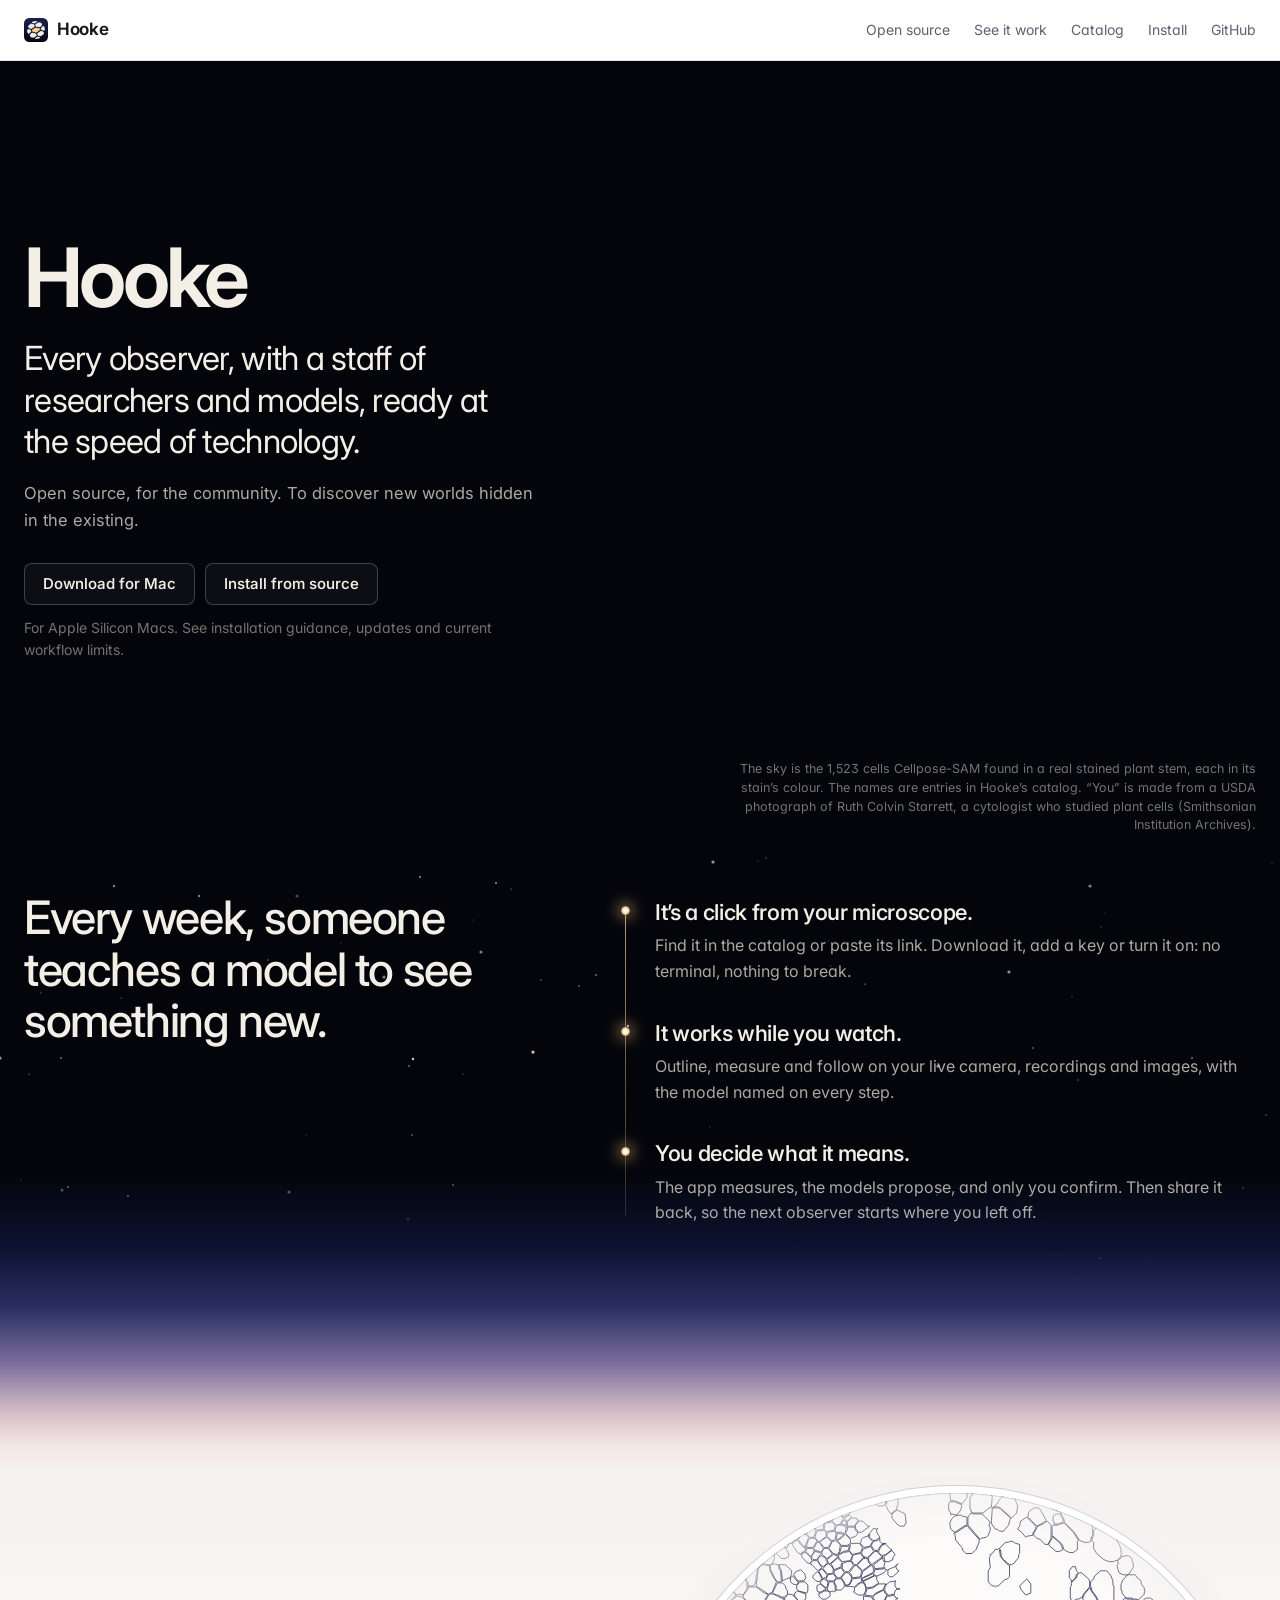
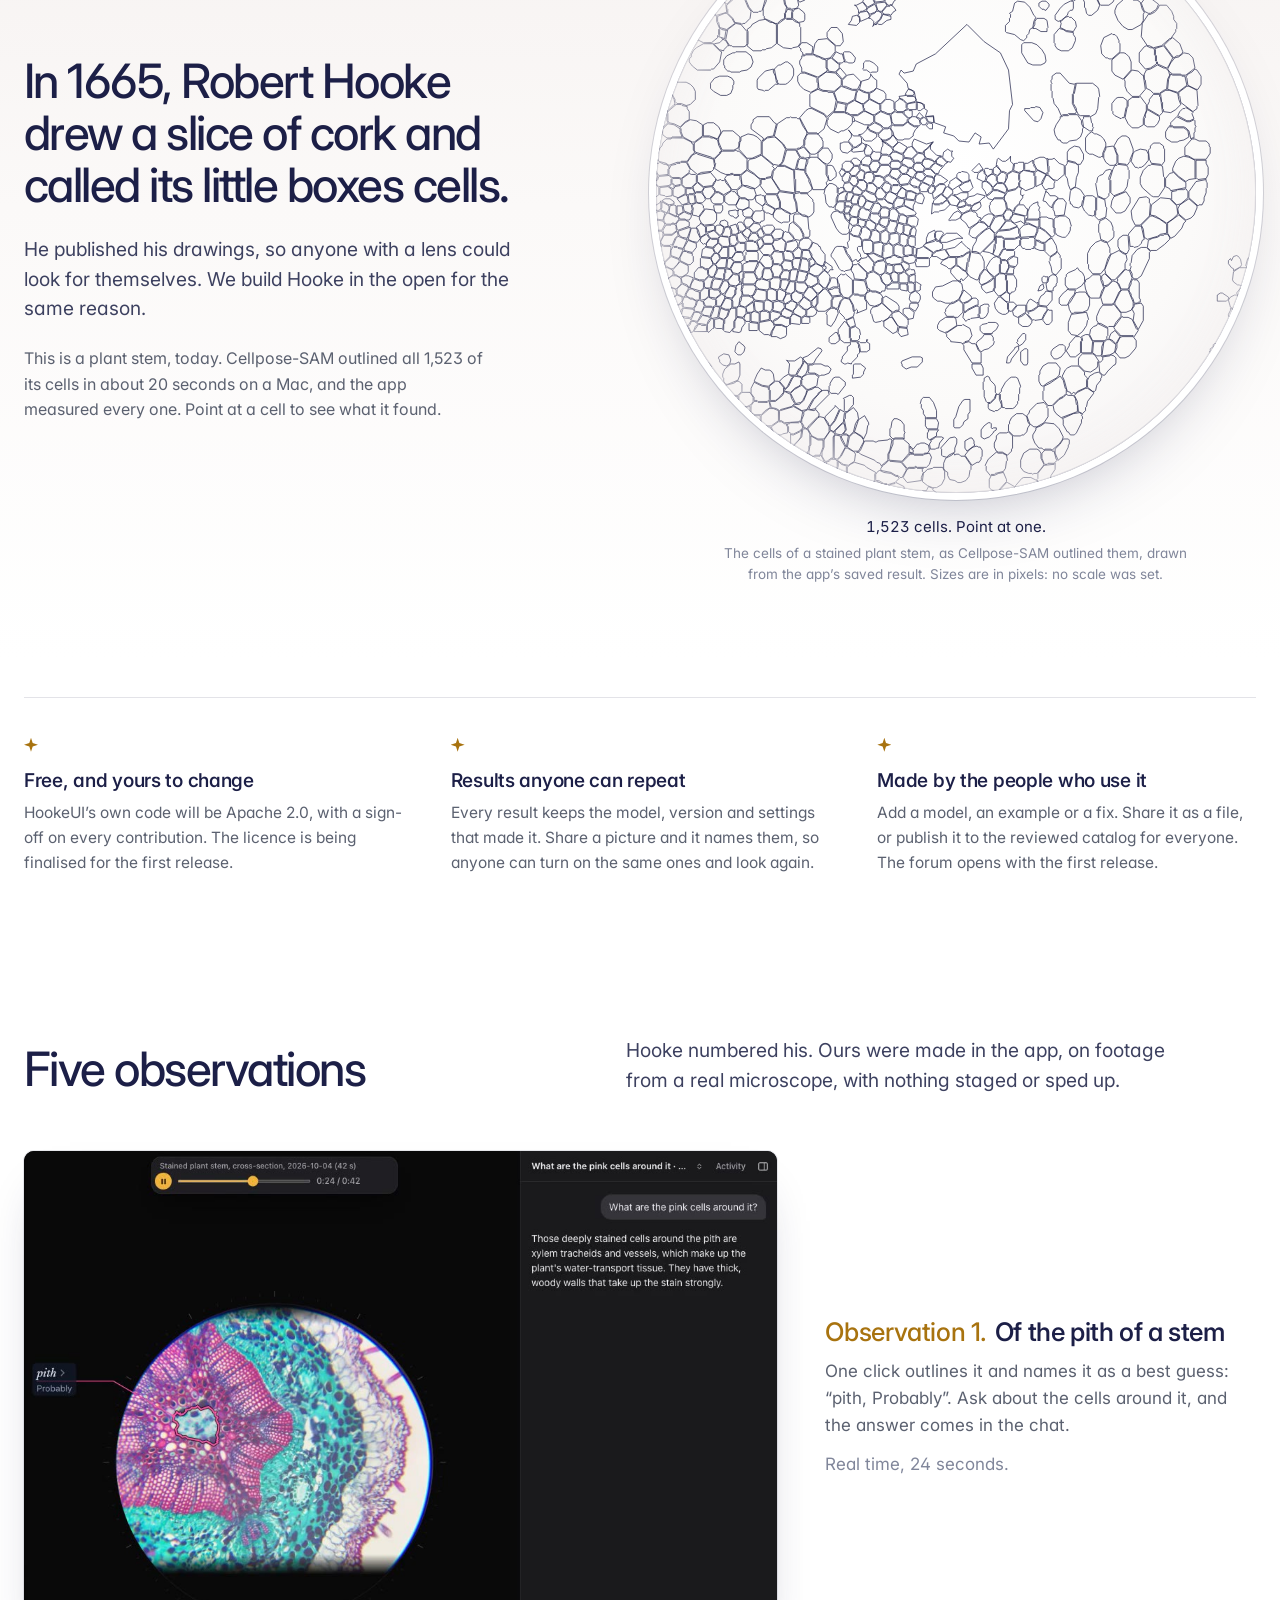
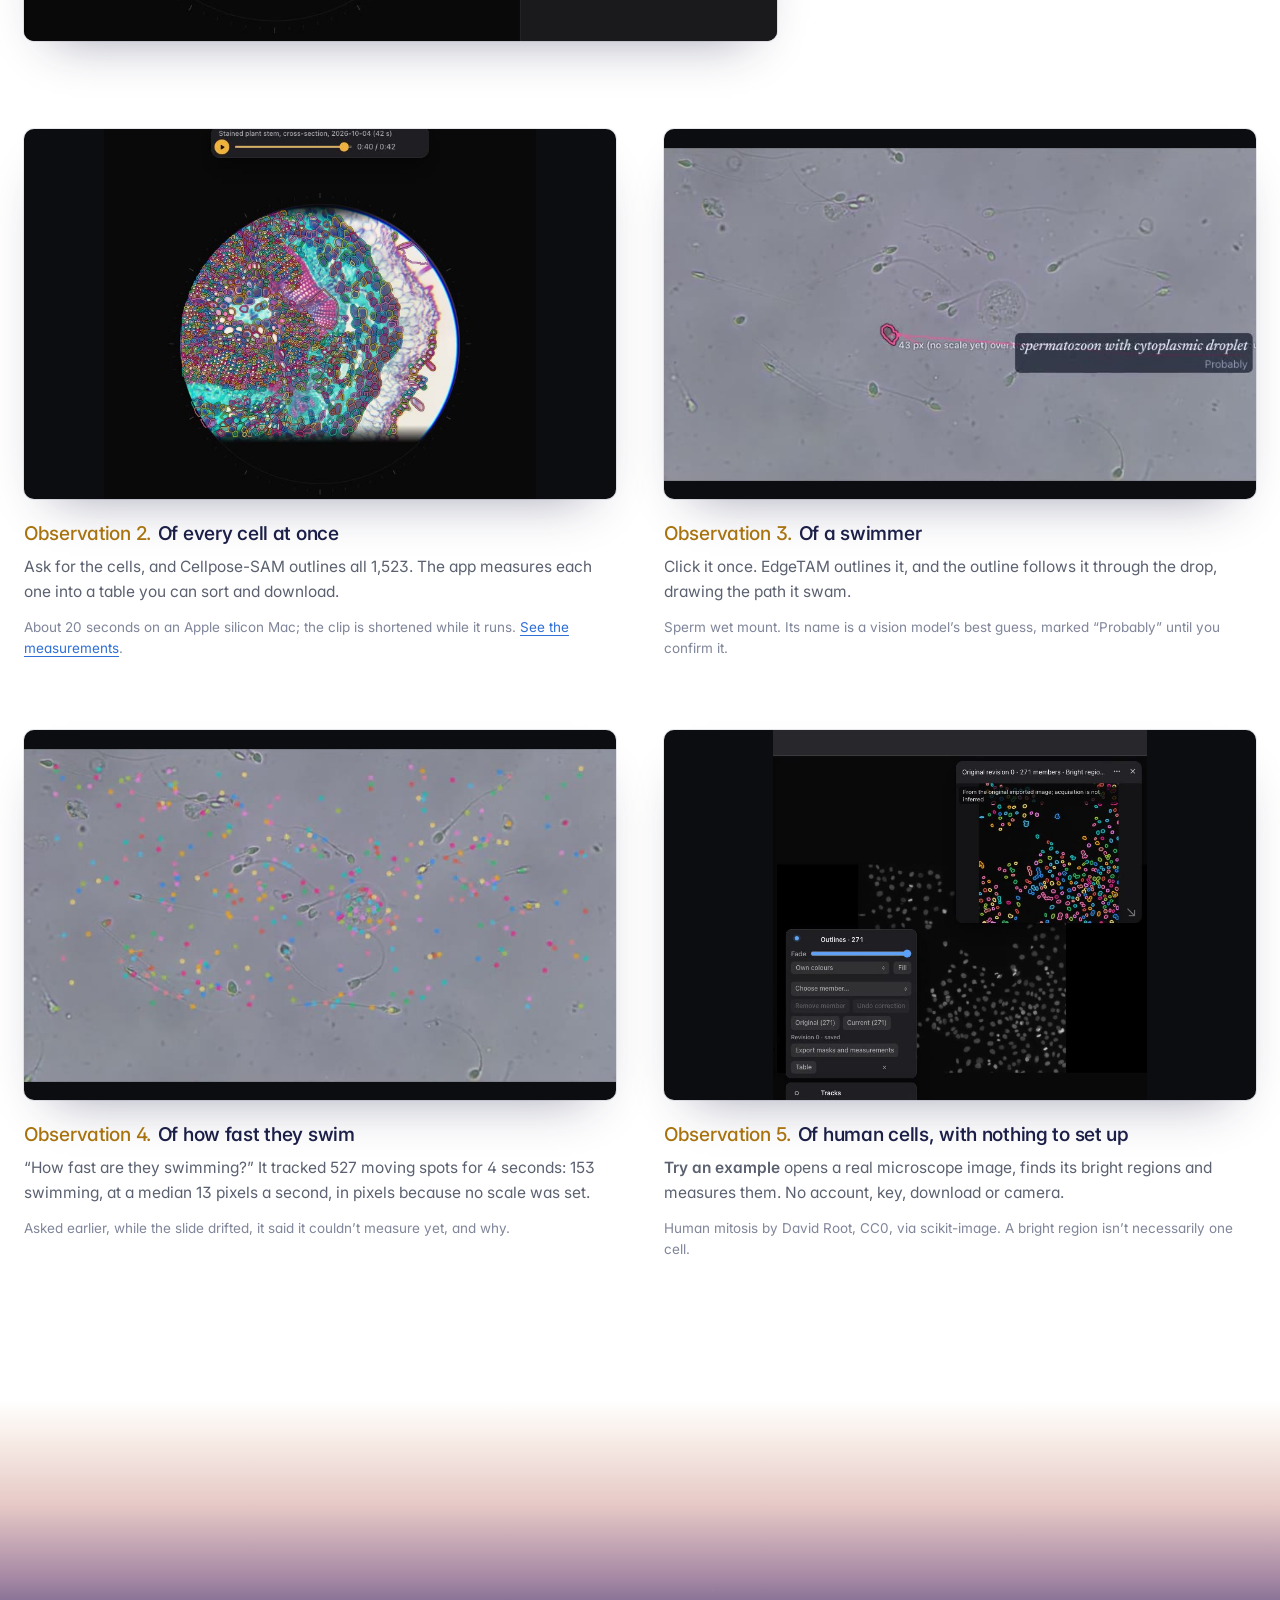
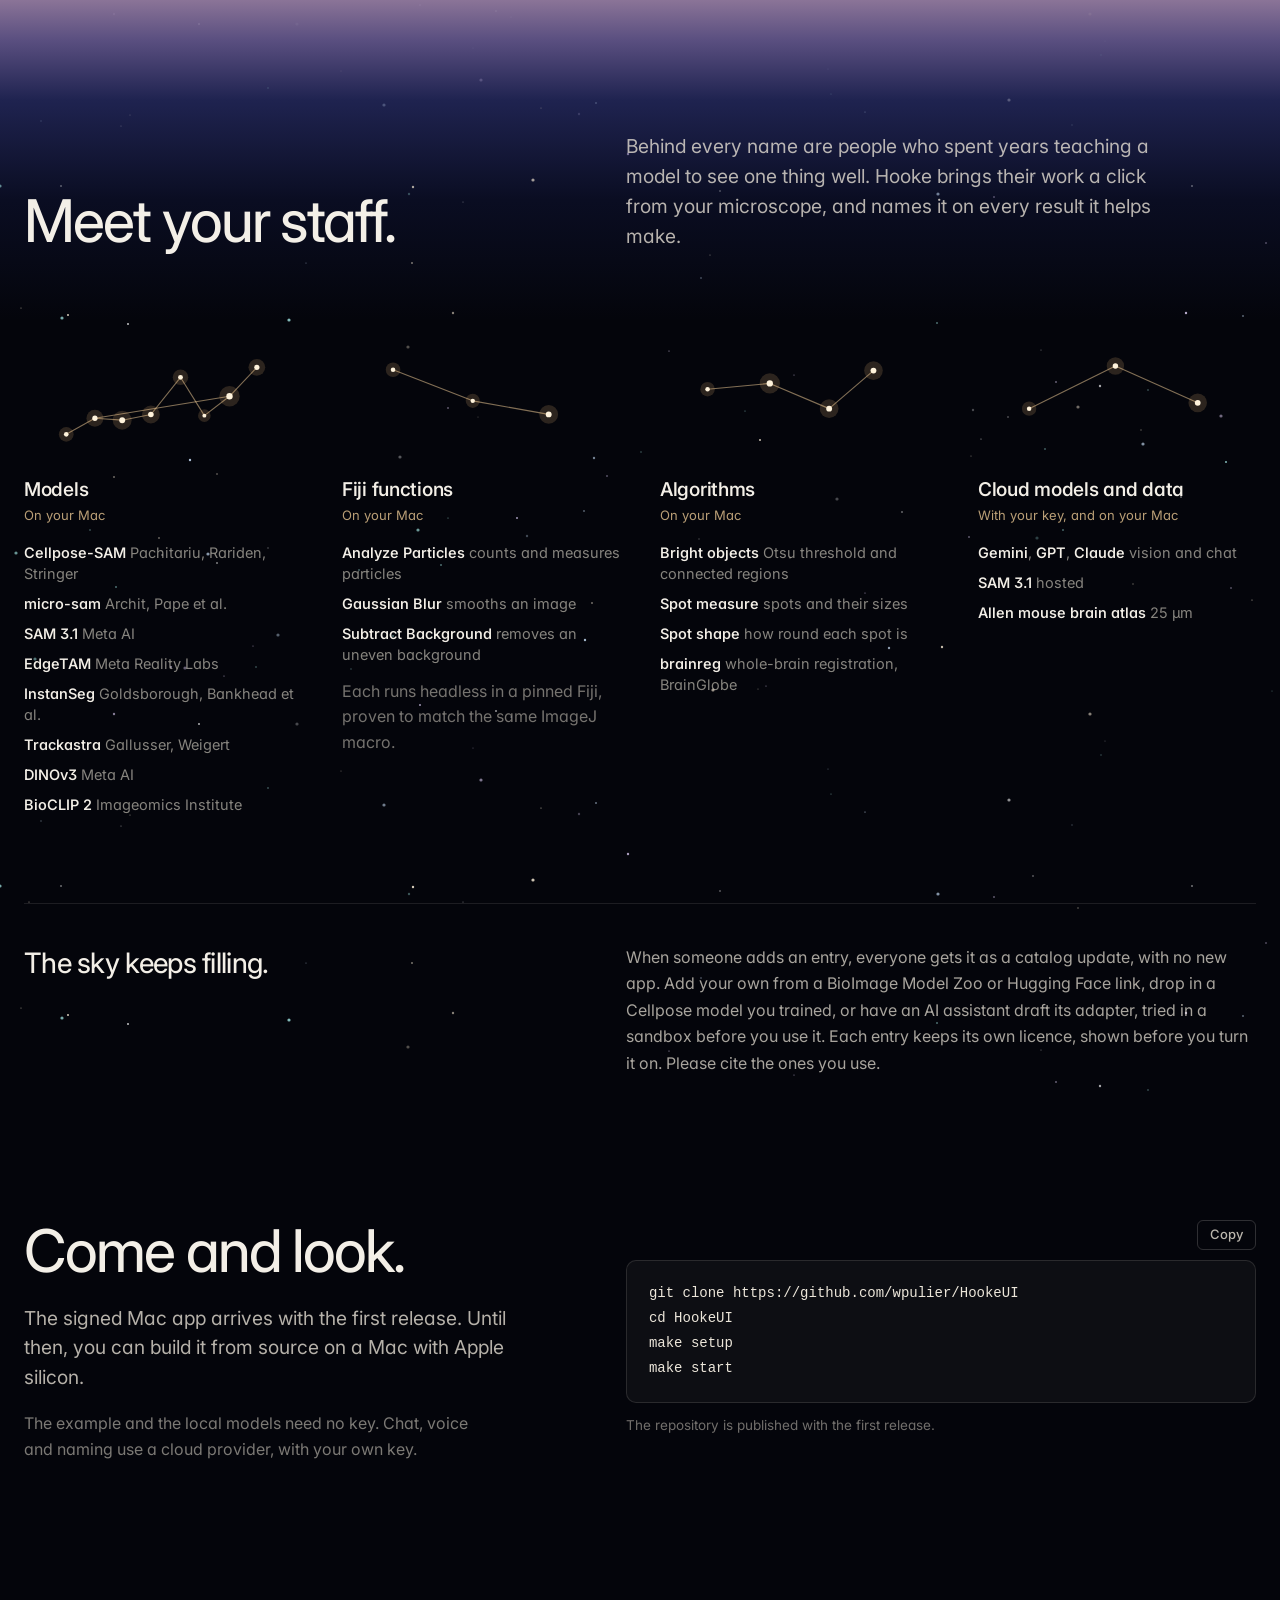
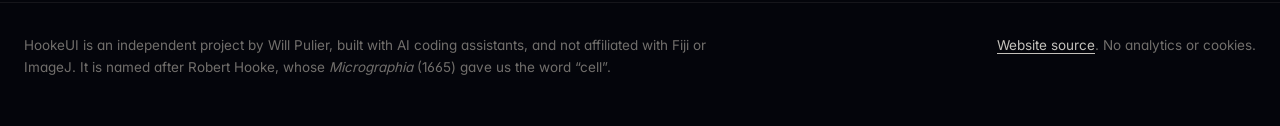
==== index.html @ bfdb4d21 "Connect installed betas to Hooke updates and simplify the download page" ====
<!doctype html>
<html lang="en">
<head>
<meta charset="utf-8">
<meta name="viewport" content="width=device-width,initial-scale=1">
<title>Hooke: open-source microscopy workspace for the Mac</title>
<meta name="description" content="Hooke is an open-source platform for finding, turning on and running microscopy and bioimage-analysis models on the Mac, with no terminal.">
<meta name="theme-color" content="#04050b">
<meta property="og:title" content="Hooke">
<meta property="og:description" content="Every observer, with a staff of researchers and models, ready at the speed of technology.">
<meta property="og:image" content="https://hookeui.org/media/og.jpg">
<meta property="og:image:width" content="1200">
<meta property="og:image:height" content="630">
<meta property="og:url" content="https://hookeui.org/">
<meta name="twitter:card" content="summary_large_image">
<link rel="icon" href="favicon.svg" type="image/svg+xml">
<link rel="icon" href="favicon.ico" sizes="16x16 32x32 48x48">
<link rel="apple-touch-icon" href="apple-touch-icon.png">
<link rel="preload" href="fonts/Inter-Variable.woff2" as="font" type="font/woff2" crossorigin>
<link rel="stylesheet" href="style.css">
<noscript><style>.sky { background-image: url("media/hero-scene.jpg"); } @media (max-width: 999px) { .sky { background-image: none; } .sky-stage { background-image: url("media/hero-scene-phone.jpg"); } }</style></noscript>
<link rel="modulepreload" href="vendor/three.module.min.js">
<link rel="modulepreload" href="hero-scene.js">
<link rel="preload" href="media/sky.json" as="fetch" crossorigin>
<link rel="preload" href="media/you.json" as="fetch" crossorigin>
<link rel="preload" href="media/sky-bg.jpg" as="image" crossorigin>
<script type="importmap">{"imports":{"three":"./vendor/three.module.min.js"}}</script>
</head>
<body>

<header class="top">
  <div class="wrap top-inner">
    <a class="brand" href="#top" aria-label="Hooke home">
      <img src="favicon.svg" alt="" width="24" height="24">
      <span>Hooke</span>
    </a>
    <nav aria-label="Sections">
      <a href="#open">Open source</a>
      <a href="#see">See it work</a>
      <a href="#models">Catalog</a>
      <a href="#install">Install</a>
      <a href="https://github.com/wpulier/hookeui.org">GitHub</a>
    </nav>
  </div>
</header>

<main id="top">
  <section class="hero sky" aria-labelledby="hero-title">
    <div class="sky-stage">
      <canvas aria-hidden="true"></canvas>
      <ul class="sky-labels" aria-label="Some entries in Hooke’s catalog"></ul>
    </div>
    <div class="wrap hero-inner">
      <div class="hero-copy">
        <h1 id="hero-title">Hooke</h1>
        <p class="tagline">Every observer, with a staff of researchers and models, ready at the speed of technology.</p>
        <p class="lede">Open source, for the community. To discover new worlds hidden in the existing.</p>
        <div class="actions">
          <a class="button primary" href="download.html" aria-describedby="dl-note">Download for Mac</a>
          <a class="button" href="#install">Install from source</a>
        </div>
        <p class="note" id="dl-note">For Apple Silicon Macs. See installation guidance, updates and current workflow limits.</p>
      </div>
    </div>
    <p class="sky-caption">The sky is the 1,523 cells Cellpose-SAM found in a real stained plant stem, each in its stain’s colour. The names are entries in Hooke’s catalog. “You” is made from a USDA photograph of Ruth Colvin Starrett, a cytologist who studied plant cells (Smithsonian Institution Archives).</p>
  </section>

  <section class="dawn" aria-labelledby="dawn-title">
    <div class="wrap dawn-inner">
      <h2 id="dawn-title">Every week, someone teaches a model to see something new.</h2>
      <ol class="beats">
        <li>
          <h3>It’s a click from your microscope.</h3>
          <p>Find it in the catalog or paste its link. Download it, add a key or turn it on: no terminal, nothing to break.</p>
        </li>
        <li>
          <h3>It works while you watch.</h3>
          <p>Outline, measure and follow on your live camera, recordings and images, with the model named on every step.</p>
        </li>
        <li>
          <h3>You decide what it means.</h3>
          <p>The app measures, the models propose, and only you confirm. Then share it back, so the next observer starts where you left off.</p>
        </li>
      </ol>
    </div>
  </section>

  <section class="plate-sec" id="open" aria-labelledby="open-title">
    <div class="wrap">
      <div class="plate-grid">
        <div class="plate-copy">
          <h2 id="open-title">In 1665, Robert Hooke drew a slice of cork and called its little boxes cells.</h2>
          <p class="say">He published his drawings, so anyone with a lens could look for themselves. We build Hooke in the open for the same reason.</p>
          <p>This is a plant stem, today. Cellpose-SAM outlined all 1,523 of its cells in about 20 seconds on a Mac, and the app measured every one. Point at a cell to see what it found.</p>
        </div>
        <figure class="plate">
          <div class="plate-disc">
            <svg class="plate-ink" role="img" aria-labelledby="plate-cap" focusable="false"></svg>
          </div>
          <p class="plate-read" aria-live="polite">1,523 cells. Point at one.</p>
          <figcaption id="plate-cap">The cells of a stained plant stem, as Cellpose-SAM outlined them, drawn from the app’s saved result. Sizes are in pixels: no scale was set.</figcaption>
        </figure>
      </div>

      <ul class="vows" aria-label="Open source">
        <li>
          <h3>Free, and yours to change</h3>
          <p>HookeUI’s own code will be Apache 2.0, with a sign-off on every contribution. The licence is being finalised for the first release.</p>
        </li>
        <li>
          <h3>Results anyone can repeat</h3>
          <p>Every result keeps the model, version and settings that made it. Share a picture and it names them, so anyone can turn on the same ones and look again.</p>
        </li>
        <li>
          <h3>Made by the people who use it</h3>
          <p>Add a model, an example or a fix. Share it as a file, or publish it to the reviewed catalog for everyone. The forum opens with the first release.</p>
        </li>
      </ul>
    </div>
  </section>

  <section class="obs-sec" id="see" aria-labelledby="see-title">
    <div class="wrap">
      <div class="obs-head">
        <h2 id="see-title">Five observations</h2>
        <p class="say">Hooke numbered his. Ours were made in the app, on footage from a real microscope, with nothing staged or sped up.</p>
      </div>

      <article class="obs lead">
        <figure class="frame">
          <video class="loop" muted loop playsinline preload="none" poster="media/hero.jpg" aria-label="One click outlines and names the pith of a stained plant stem; a question about the cells around it is answered in the chat">
            <source src="media/hero.mp4" type="video/mp4">
          </video>
        </figure>
        <div class="obs-text">
          <h3><span class="obs-n">Observation 1.</span> Of the pith of a stem</h3>
          <p>One click outlines it and names it as a best guess: “pith, Probably”. Ask about the cells around it, and the answer comes in the chat.</p>
          <p class="caption">Real time, 24 seconds.</p>
        </div>
      </article>

      <div class="obs-grid">
        <article class="obs">
          <figure class="frame">
            <video class="loop" muted loop playsinline preload="none" poster="media/cells.jpg" aria-label="Cellpose-SAM outlining every cell in a plant stem section">
              <source src="media/cells.mp4" type="video/mp4">
            </video>
          </figure>
          <h3><span class="obs-n">Observation 2.</span> Of every cell at once</h3>
          <p>Ask for the cells, and Cellpose-SAM outlines all 1,523. The app measures each one into a table you can sort and download.</p>
          <p class="caption">About 20 seconds on an Apple silicon Mac; the clip is shortened while it runs. <a href="media/table.jpg">See the measurements</a>.</p>
        </article>
        <article class="obs">
          <figure class="frame">
            <video class="loop" muted loop playsinline preload="none" poster="media/follow.jpg" aria-label="A sperm cell clicked once, outlined and followed as it swims, with its path drawn">
              <source src="media/follow.mp4" type="video/mp4">
            </video>
          </figure>
          <h3><span class="obs-n">Observation 3.</span> Of a swimmer</h3>
          <p>Click it once. EdgeTAM outlines it, and the outline follows it through the drop, drawing the path it swam.</p>
          <p class="caption">Sperm wet mount. Its name is a vision model’s best guess, marked “Probably” until you confirm it.</p>
        </article>
        <article class="obs">
          <figure class="frame">
            <video class="loop" muted loop playsinline preload="none" poster="media/motion.jpg" aria-label="Every moving spot tracked over four seconds in a sperm wet mount">
              <source src="media/motion.mp4" type="video/mp4">
            </video>
          </figure>
          <h3><span class="obs-n">Observation 4.</span> Of how fast they swim</h3>
          <p>“How fast are they swimming?” It tracked 527 moving spots for 4 seconds: 153 swimming, at a median 13 pixels a second, in pixels because no scale was set.</p>
          <p class="caption">Asked earlier, while the slide drifted, it said it couldn’t measure yet, and why.</p>
        </article>
        <article class="obs">
          <figure class="frame">
            <video class="loop" muted loop playsinline preload="none" poster="media/example.jpg" aria-label="The example walkthrough finding and measuring bright regions in an image of human cells">
              <source src="media/example.mp4" type="video/mp4">
            </video>
          </figure>
          <h3><span class="obs-n">Observation 5.</span> Of human cells, with nothing to set up</h3>
          <p><strong>Try an example</strong> opens a real microscope image, finds its bright regions and measures them. No account, key, download or camera.</p>
          <p class="caption">Human mitosis by David Root, CC0, via scikit-image. A bright region isn’t necessarily one cell.</p>
        </article>
      </div>
    </div>
  </section>

  <section class="dusk" id="models" aria-labelledby="models-title">
    <div class="wrap">
      <div class="dusk-head">
        <h2 id="models-title">Meet your staff.</h2>
        <p class="say">Behind every name are people who spent years teaching a model to see one thing well. Hooke brings their work a click from your microscope, and names it on every result it helps make.</p>
      </div>

      <div class="atlas">
        <section class="figure-col" aria-labelledby="k-models">
          <svg class="glyph" aria-hidden="true" focusable="false"></svg>
          <h3 id="k-models">Models</h3>
          <p class="where">On your Mac</p>
          <ul>
            <li><b>Cellpose-SAM</b> Pachitariu, Rariden, Stringer</li>
            <li><b>micro-sam</b> Archit, Pape et al.</li>
            <li><b>SAM 3.1</b> Meta AI</li>
            <li><b>EdgeTAM</b> Meta Reality Labs</li>
            <li><b>InstanSeg</b> Goldsborough, Bankhead et al.</li>
            <li><b>Trackastra</b> Gallusser, Weigert</li>
            <li><b>DINOv3</b> Meta AI</li>
            <li><b>BioCLIP 2</b> Imageomics Institute</li>
          </ul>
        </section>
        <section class="figure-col" aria-labelledby="k-fiji">
          <svg class="glyph" aria-hidden="true" focusable="false"></svg>
          <h3 id="k-fiji">Fiji functions</h3>
          <p class="where">On your Mac</p>
          <ul>
            <li><b>Analyze Particles</b> counts and measures particles</li>
            <li><b>Gaussian Blur</b> smooths an image</li>
            <li><b>Subtract Background</b> removes an uneven background</li>
          </ul>
          <p class="small">Each runs headless in a pinned Fiji, proven to match the same ImageJ macro.</p>
        </section>
        <section class="figure-col" aria-labelledby="k-alg">
          <svg class="glyph" aria-hidden="true" focusable="false"></svg>
          <h3 id="k-alg">Algorithms</h3>
          <p class="where">On your Mac</p>
          <ul>
            <li><b>Bright objects</b> Otsu threshold and connected regions</li>
            <li><b>Spot measure</b> spots and their sizes</li>
            <li><b>Spot shape</b> how round each spot is</li>
            <li><b>brainreg</b> whole-brain registration, BrainGlobe</li>
          </ul>
        </section>
        <section class="figure-col" aria-labelledby="k-cloud">
          <svg class="glyph" aria-hidden="true" focusable="false"></svg>
          <h3 id="k-cloud">Cloud models and data</h3>
          <p class="where">With your key, and on your Mac</p>
          <ul>
            <li><b>Gemini</b>, <b>GPT</b>, <b>Claude</b> vision and chat</li>
            <li><b>SAM 3.1</b> hosted</li>
            <li><b>Allen mouse brain atlas</b> 25 µm</li>
          </ul>
        </section>
      </div>

      <div class="filling">
        <h3>The sky keeps filling.</h3>
        <p>When someone adds an entry, everyone gets it as a catalog update, with no new app. Add your own from a BioImage Model Zoo or Hugging Face link, drop in a Cellpose model you trained, or have an AI assistant draft its adapter, tried in a sandbox before you use it. Each entry keeps its own licence, shown before you turn it on. Please cite the ones you use.</p>
      </div>
    </div>
  </section>

  <section class="night-end" id="install" aria-labelledby="install-title">
    <div class="wrap install-grid">
      <div>
        <h2 id="install-title">Come and look.</h2>
        <p class="say">The signed Mac app arrives with the first release. Until then, you can build it from source on a Mac with Apple silicon.</p>
        <p class="small">The example and the local models need no key. Chat, voice and naming use a cloud provider, with your own key.</p>
      </div>
      <div class="code">
        <button class="copy-btn" type="button" data-copy="install-cmds">Copy</button>
        <pre><code id="install-cmds">git clone https://github.com/wpulier/HookeUI
cd HookeUI
make setup
make start</code></pre>
        <p class="caption">The repository is published with the first release.</p>
      </div>
    </div>
  </section>
</main>

<footer class="foot">
  <div class="wrap foot-inner">
    <p>HookeUI is an independent project by Will Pulier, built with AI coding assistants, and not affiliated with Fiji or ImageJ. It is named after Robert Hooke, whose <cite>Micrographia</cite> (1665) gave us the word “cell”.</p>
    <p><a href="https://github.com/wpulier/hookeui.org">Website source</a>. No analytics or cookies.</p>
  </div>
</footer>

<script src="site.js" defer></script>
<script type="module" src="hero-scene.js"></script>
</body>
</html>
---- style.css ----
/* hookeui.org. A plain, light page in Inter; footage sits in dark frames so the specimen carries the colour.
   The blue is the studio's own action colour. */
@font-face {
  font-family: "Inter";
  src: url("fonts/Inter-Variable.woff2") format("woff2");
  font-weight: 100 900;
  font-display: swap;
}

:root {
  --bg: #ffffff;
  --alt: #f6f7f9;
  --text: #16181d;
  --muted: #5b6170;
  --quiet: #80869a;
  --line: #e4e6eb;
  --stage: #0c0d10;
  --accent: #2f6fd6;
  --accent-hover: #255fbd;
  --amber: #c98a0b;
  --sans: "Inter", -apple-system, BlinkMacSystemFont, "Segoe UI", system-ui, sans-serif;
  --mono: ui-monospace, "SF Mono", Menlo, monospace;
  color-scheme: light;
}

* { box-sizing: border-box; }
html { scroll-padding-top: 72px; }
body {
  margin: 0; background: var(--bg); color: var(--text);
  font: 16px/1.6 var(--sans); font-feature-settings: "cv11", "ss01";
  -webkit-font-smoothing: antialiased;
}
a { color: var(--accent); text-underline-offset: 3px; }
a:hover { color: var(--accent-hover); }
:focus-visible { outline: 2px solid var(--accent); outline-offset: 3px; border-radius: 4px; }

.wrap { width: 100%; max-width: 1280px; margin: 0 auto; padding: 0 24px; }
@media (max-width: 640px) { .wrap { padding: 0 16px; } }

h1, h2, h3, h4 { margin: 0; font-weight: 600; color: var(--text); }
h1 { font-size: clamp(48px, 8vw, 84px); line-height: 1; letter-spacing: -0.045em; font-weight: 650; }
h2 { font-size: clamp(28px, 3.4vw, 36px); line-height: 1.15; letter-spacing: -0.03em; margin-bottom: 12px; }
h3 { font-size: 17px; line-height: 1.35; letter-spacing: -0.01em; margin-bottom: 6px; }
h4 { font-size: 13px; line-height: 1.4; color: var(--muted); font-weight: 600; margin-bottom: 10px; }
p { margin: 0 0 12px; max-width: 64ch; }
p:last-child { margin-bottom: 0; }
strong, b { font-weight: 600; }

/* Bar */
.top { position: sticky; top: 0; z-index: 10; background: var(--bg); border-bottom: 1px solid var(--line); }
.top { transition: background-color 0.3s ease, border-color 0.3s ease; }
.top.on-sky { background: #04050b; border-bottom-color: rgba(243, 239, 231, 0.07); }
.top.on-sky .brand, .top.on-sky .brand:hover { color: #f3efe7; }
.top.on-sky nav a { color: rgba(232, 226, 214, 0.7); }
.top.on-sky nav a:hover { color: #f3efe7; }
.top-inner { display: flex; align-items: center; justify-content: space-between; gap: 20px; height: 60px; }
.brand { display: flex; align-items: center; gap: 9px; color: var(--text); text-decoration: none; font-weight: 650; font-size: 17px; letter-spacing: -0.02em; }
.brand:hover { color: var(--text); }
nav { display: flex; gap: 24px; font-size: 14px; }
nav a { color: var(--muted); text-decoration: none; white-space: nowrap; }
nav a:hover { color: var(--text); }
@media (max-width: 760px) { nav a:not(:nth-last-child(-n+2)) { display: none; } nav { gap: 16px; } }

/* Hero: a night sky made of a specimen's cells (hero-scene.js). Dark here only; the page below stays light. */
.status { display: inline-flex; align-items: center; gap: 8px; font-size: 13px; color: var(--muted);
  border: 1px solid var(--line); border-radius: 999px; padding: 4px 12px; margin-bottom: 28px; }
.dot { width: 7px; height: 7px; border-radius: 50%; background: var(--amber); }
.tagline { font-size: clamp(22px, 2.8vw, 30px); line-height: 1.3; color: var(--text); font-weight: 550; letter-spacing: -0.015em; margin-top: 16px; }
.actions { display: flex; flex-wrap: wrap; gap: 10px; margin-top: 28px; }
.button {
  display: inline-flex; align-items: center; justify-content: center; min-height: 42px; padding: 0 18px;
  border-radius: 8px; font: 550 15px/1 var(--sans); text-decoration: none; cursor: pointer;
  color: var(--text); background: var(--bg); border: 1px solid var(--line);
}
.button:hover { background: var(--alt); color: var(--text); }
.button.primary { color: #fff; background: var(--accent); border-color: var(--accent); }
.button.primary:hover { background: var(--accent-hover); }
.button:disabled { cursor: default; color: var(--quiet); background: var(--alt); border-color: var(--line); }
.note { font-size: 14px; color: var(--quiet); margin-top: 12px; }

.sky {
  --ink: #f3efe7; --ink-2: rgba(232, 226, 214, 0.74); --ink-3: rgba(222, 216, 204, 0.52);
  position: relative; isolation: isolate; display: flex; align-items: center; overflow: hidden;
  min-height: clamp(600px, 88vh, 880px); background: #04050b 70% 50% / cover no-repeat;
  color: var(--ink); color-scheme: dark;
}
.sky-stage { position: absolute; inset: 0; z-index: 0; }
.sky.still-bg { background-image: url("media/hero-scene.jpg"); } /* no WebGL, or no script: a still of the sky */
.sky-stage canvas { display: block; width: 100%; height: 100%; opacity: 0; transition: opacity 0.25s ease; }
.sky-stage.live canvas { opacity: 1; }
.sky-stage::after { content: ""; position: absolute; inset: 0; z-index: 1; pointer-events: none;
  background: linear-gradient(90deg, rgba(4, 5, 11, 0.9) 0%, rgba(4, 5, 11, 0.62) 30%, rgba(4, 5, 11, 0) 50%); }
.sky-labels { position: absolute; inset: 0; z-index: 2; list-style: none; margin: 0; padding: 0; pointer-events: none; }
.sky-label { position: absolute; left: 0; top: 0; will-change: transform, opacity; }
.sky-label button {
  pointer-events: auto; display: block; position: relative; margin: 0; padding: 6px 8px; border: 0; background: none;
  font: 500 13px/1.2 var(--sans); letter-spacing: 0.01em; color: var(--ink); opacity: 0.86; cursor: default;
  text-shadow: 0 0 14px rgba(4, 5, 11, 0.95), 0 0 3px rgba(4, 5, 11, 0.9); white-space: nowrap;
}
.sky-label.open button { opacity: 1; }
.sky-name { display: block; }
.sky-what {
  position: absolute; left: 50%; top: 100%; width: max-content; max-width: 24ch; transform: translate(-50%, -3px);
  font-weight: 400; font-size: 12.5px; line-height: 1.4; color: var(--ink-2); white-space: normal; text-align: center;
  opacity: 0; transition: opacity 0.3s ease, transform 0.3s ease; pointer-events: none;
}
.sky-label.open .sky-what { opacity: 1; transform: translate(-50%, 0); }
.sky-label button:focus-visible { outline-color: rgba(243, 239, 231, 0.7); }
.hero-inner { position: relative; z-index: 2; padding-top: 80px; padding-bottom: 96px; pointer-events: none; }
.hero-copy { max-width: 510px; pointer-events: auto; }
.sky h1 { color: var(--ink); font-size: clamp(56px, 6.4vw, 88px); }
.sky .tagline { color: var(--ink); font-size: clamp(26px, 2.6vw, 34px); font-weight: 400; line-height: 1.24; letter-spacing: -0.022em; margin-top: 20px; }
.sky .lede { color: var(--ink-2); font-size: 16.5px; line-height: 1.65; margin-top: 18px; }
.sky .status { color: var(--ink-2); border-color: rgba(243, 239, 231, 0.16); }
.sky .button { color: var(--ink); background: rgba(243, 239, 231, 0.04); border-color: rgba(243, 239, 231, 0.22); }
.sky .button:hover { background: rgba(243, 239, 231, 0.1); }
.sky .button:disabled { color: rgba(243, 239, 231, 0.5); background: rgba(243, 239, 231, 0.06); border-color: rgba(243, 239, 231, 0.12); }
.sky .note { color: var(--ink-3); }
.sky a:focus-visible, .sky .button:focus-visible { outline-color: rgba(243, 239, 231, 0.7); }
.sky-caption { position: absolute; z-index: 2; right: 24px; bottom: 18px; margin: 0; max-width: 68ch; text-align: right;
  font-size: 12.5px; line-height: 1.5; color: var(--ink-3); }
@media (max-width: 999px) {
  .sky, .sky.still-bg { flex-direction: column; align-items: stretch; min-height: 0; background-image: none; }
  .hero-inner { order: 1; padding-top: 56px; padding-bottom: 8px; }
  .sky-stage { position: relative; order: 2; height: 460px; background: #04050b center / cover no-repeat; }
  .sky.still-bg .sky-stage { background-image: url("media/hero-scene-phone.jpg"); }
  .sky-stage::after { background: linear-gradient(180deg, #04050b 0%, rgba(4, 5, 11, 0) 22%, rgba(4, 5, 11, 0) 84%, #04050b 100%); }
  .sky-caption { position: static; order: 3; text-align: left; max-width: none; padding: 0 24px 32px; }
}
@media (max-width: 640px) { .sky-stage { height: 420px; } .sky-caption { padding: 0 16px 28px; } }

/* Media */
figure { margin: 0; }
.frame {
  background: var(--stage); border-radius: 12px; overflow: hidden;
  border: 1px solid rgba(12, 13, 16, 0.08);
  box-shadow: 0 1px 2px rgba(12, 13, 16, 0.06), 0 16px 40px -12px rgba(12, 13, 16, 0.18);
}
.frame video, .frame img { display: block; width: 100%; height: auto; }
.caption { font-size: 13.5px; line-height: 1.55; color: var(--quiet); margin-top: 12px; }
.sky-label.you button { color: #ffd9a0; font-weight: 550; font-size: 14px; letter-spacing: 0.02em; opacity: 0.95; }
.sky-label.you .sky-what { color: rgba(255, 222, 176, 0.75); }

/* The dawn: the hero's night carried down the page, its stars thinning, lightening into the page below. */
.dawn {
  position: relative; isolation: isolate; color: #f3efe7; margin-top: -1px;
  padding: 40px 0 clamp(170px, 19vw, 250px);
  background: linear-gradient(180deg, #04050b 0%, #04050b 52%, #0b1230 64%, #2b2f63 74%, #7d6f9e 83%, #d7bfc8 91%, #f1e6e2 96%, var(--day) 100%);
}
.sky::after { content: ""; position: absolute; left: 0; right: 0; bottom: 0; height: 160px; z-index: 1; pointer-events: none;
  background: linear-gradient(180deg, rgba(4, 5, 11, 0), #04050b); }
.dawn::before {
  content: ""; position: absolute; inset: 0; z-index: -1; pointer-events: none;
  background: url("media/dawn-stars.svg") center top / 1600px 700px repeat-x;
  -webkit-mask-image: linear-gradient(180deg, #000 0%, #000 35%, transparent 72%); mask-image: linear-gradient(180deg, #000 0%, #000 35%, transparent 72%);
}
.dawn-inner { display: grid; grid-template-columns: minmax(0, 5fr) minmax(0, 6fr); gap: 64px; align-items: start; }
.dawn h2 { color: #f3efe7; font-size: clamp(32px, 3.6vw, 48px); font-weight: 500; line-height: 1.12; letter-spacing: -0.03em; margin: 0; max-width: 16ch; }
.beats { list-style: none; margin: 6px 0 0; padding: 0; position: relative; display: grid; gap: 34px; }
.beats::before { content: ""; position: absolute; left: 6px; top: 10px; bottom: 10px; width: 1px;
  background: linear-gradient(180deg, rgba(255, 217, 160, 0.7), rgba(255, 217, 160, 0.15)); }
.beats li { position: relative; padding-left: 36px; }
.beats li::before { content: ""; position: absolute; left: 1px; top: 7px; width: 11px; height: 11px; border-radius: 50%;
  background: radial-gradient(circle, #fff7e8 0 22%, #ffd9a0 40%, rgba(255, 190, 110, 0) 72%);
  box-shadow: 0 0 14px 3px rgba(255, 200, 130, 0.45); }
.beats h3 { color: #f3efe7; font-size: clamp(19px, 1.7vw, 23px); font-weight: 550; letter-spacing: -0.015em; margin-bottom: 6px; }
.beats p { color: rgba(232, 226, 214, 0.74); font-size: 16px; line-height: 1.6; }
@media (max-width: 860px) { .dawn-inner { grid-template-columns: minmax(0, 1fr); gap: 36px; } .dawn { padding-top: 24px; } }

/* The eyepiece over the sky: the lens is the cursor. */
.sky.lens-on .sky-stage, .sky.lens-on .hero-inner { cursor: none; }
.sky-lens-note { position: absolute; left: 0; top: 0; z-index: 3; margin: 0; pointer-events: none; white-space: nowrap;
  font-size: 12.5px; color: rgba(243, 239, 231, 0.82); text-shadow: 0 0 12px rgba(4, 5, 11, 0.95); opacity: 0; transition: opacity 0.2s ease; }

/* Below the dawn: a day at the microscope. Morning paper with the night's ink on it, then dusk, then night again. */
:root { --day: #f6f2f1; --ink-day: #1c1f47; --ink-day-2: #3d4160; --gold-day: #a8730f; }

.say { font-size: clamp(18px, 1.5vw, 20px); line-height: 1.55; color: var(--ink-day-2); max-width: 46ch; }
.plate-sec h2, .obs-sec h2 {
  font-size: clamp(32px, 3.7vw, 50px); font-weight: 480; line-height: 1.1; letter-spacing: -0.032em;
  color: var(--ink-day); margin: 0 0 24px; max-width: 19ch;
}

/* The plate: Hooke's cork, answered by today's stem */
.plate-sec { background: linear-gradient(180deg, var(--day) 0%, #fbf9f8 30%, #ffffff 70%); padding: 24px 0 120px; }
.plate-grid { display: grid; grid-template-columns: minmax(0, 5fr) minmax(0, 6fr); gap: clamp(40px, 6vw, 96px); align-items: center; }
.plate-copy p:not(.say) { color: var(--muted); font-size: 16px; margin-top: 22px; max-width: 46ch; }
.plate { margin: 0; max-width: 600px; justify-self: end; width: 100%; }
.plate-disc {
  position: relative; aspect-ratio: 1; border-radius: 50%; overflow: hidden;
  background: radial-gradient(circle at 50% 46%, #ffffff 0%, #fbfaf9 55%, #f1edf0 100%);
  box-shadow: inset 0 0 0 1px rgba(28, 31, 71, 0.28), 0 0 0 7px #ffffff, 0 0 0 8px rgba(28, 31, 71, 0.16),
    0 30px 70px -30px rgba(28, 31, 71, 0.35);
}
.plate-disc::after { content: ""; position: absolute; inset: 0; border-radius: 50%; pointer-events: none;
  box-shadow: inset 0 0 40px 6px rgba(246, 242, 241, 0.95); }
.plate-ink { display: block; width: 100%; height: 100%; }
.plate-ink path {
  fill: rgba(214, 160, 60, 0); stroke: var(--ink-day); stroke-width: 0.85; stroke-linejoin: round; stroke-opacity: 0.82;
  stroke-dasharray: 1; stroke-dashoffset: 1; transition: stroke-dashoffset 1.6s cubic-bezier(0.45, 0, 0.2, 1), fill 0.5s ease;
}
.plate-ink.drawn path { stroke-dashoffset: 0; }
.plate-ink path.lit { fill: rgba(222, 168, 62, 0.42); transition: fill 1.2s ease, stroke-dashoffset 1.6s; }
.plate-ink path.on { fill: rgba(222, 168, 62, 0.78); stroke: #6f4a05; stroke-opacity: 1; transition: fill 0.12s ease; }
.plate-read { font-size: 15px; color: var(--ink-day); text-align: center; margin: 22px auto 4px; max-width: none;
  font-variant-numeric: tabular-nums; min-height: 1.6em; }
.plate figcaption { font-size: 13.5px; line-height: 1.55; color: var(--quiet); text-align: center; max-width: 52ch; margin: 0 auto; }

.vows { list-style: none; margin: 112px 0 0; padding: 40px 0 0; border-top: 1px solid rgba(28, 31, 71, 0.12);
  display: grid; grid-template-columns: repeat(3, minmax(0, 1fr)); gap: 48px; }
.vows li { position: relative; padding-top: 30px; }
.vows li::before { content: ""; position: absolute; left: 0; top: 0; width: 14px; height: 14px;
  background: var(--gold-day); clip-path: polygon(50% 0, 62% 38%, 100% 50%, 62% 62%, 50% 100%, 38% 62%, 0 50%, 38% 38%); }
.vows h3 { font-size: 19px; font-weight: 550; color: var(--ink-day); letter-spacing: -0.015em; margin-bottom: 8px; }
.vows p { color: var(--muted); font-size: 15.5px; }

/* Observations */
.obs-sec { background: #ffffff; padding: 40px 0 140px; }
.obs-head { display: grid; grid-template-columns: minmax(0, 5fr) minmax(0, 6fr); gap: clamp(40px, 6vw, 96px); align-items: end; margin-bottom: 56px; }
.obs-head h2 { margin: 0; }
.obs-head .say { margin: 0; }
.frame {
  background: var(--stage); border-radius: 10px; overflow: hidden; border: 0;
  box-shadow: 0 0 0 1px rgba(28, 31, 71, 0.1), 0 24px 50px -28px rgba(28, 31, 71, 0.45);
}
.obs h3 { font-size: 19px; font-weight: 550; color: var(--ink-day); letter-spacing: -0.015em; margin: 22px 0 8px; }
.obs-n { color: var(--gold-day); font-weight: 500; margin-right: 2px; }
.obs p { color: var(--muted); font-size: 15.5px; }
.obs p.caption { color: var(--quiet); font-size: 13.5px; margin-top: 8px; }
.obs video { aspect-ratio: 16 / 10; object-fit: contain; }
.obs.lead { display: grid; grid-template-columns: minmax(0, 7fr) minmax(0, 4fr); gap: 48px; align-items: center; margin-bottom: 88px; }
.obs.lead video { aspect-ratio: auto; }
.obs.lead h3 { font-size: clamp(22px, 2vw, 26px); margin-top: 0; }
.obs.lead p { font-size: 17px; }
.obs-grid { display: grid; grid-template-columns: repeat(2, minmax(0, 1fr)); gap: 72px 48px; }

/* Dusk: the day turns back into the sky, and the catalog is its stars */
.dusk {
  position: relative; isolation: isolate; color: #f3efe7;
  padding: clamp(280px, 26vw, 360px) 0 24px;
  background: linear-gradient(180deg, #ffffff 0, #f7ece7 40px, #e6c9c6 105px, #a98ba6 175px, #5a4f80 240px, #1f2350 300px, #0a0d22 400px, #04050b 520px);
}
.dusk::before {
  content: ""; position: absolute; inset: 0; z-index: -1; pointer-events: none;
  background: url("media/dawn-stars.svg") center 180px / 1600px 700px repeat;
  -webkit-mask-image: linear-gradient(180deg, transparent 0, transparent 180px, #000 440px);
  mask-image: linear-gradient(180deg, transparent 0, transparent 180px, #000 440px);
}
.dusk-head { display: grid; grid-template-columns: minmax(0, 5fr) minmax(0, 6fr); gap: clamp(40px, 6vw, 96px); align-items: end; }
.dusk h2 { color: #f3efe7; font-size: clamp(38px, 4.6vw, 64px); font-weight: 450; line-height: 1.05; letter-spacing: -0.035em; margin: 0; }
.dusk .say { color: rgba(232, 226, 214, 0.78); margin: 0; }
.atlas { display: grid; grid-template-columns: repeat(4, minmax(0, 1fr)); gap: 40px; margin-top: 88px; }
.glyph { display: block; width: 100%; height: 120px; margin-bottom: 18px; overflow: visible; }
.glyph line { stroke: rgba(255, 217, 160, 0.5); stroke-width: 1.1; transition: stroke 0.4s ease; }
.glyph circle { fill: #fff3dc; transition: r 0.35s ease, fill 0.35s ease; }
.glyph circle.halo { fill: rgba(255, 200, 130, 0.16); }
.glyph circle.on { fill: #ffd9a0; }
.figure-col h3 { color: #f3efe7; font-size: 19px; font-weight: 550; letter-spacing: -0.015em; margin: 0; }
.figure-col .where { font-size: 13px; color: rgba(255, 217, 160, 0.72); margin: 2px 0 16px; }
.figure-col ul { list-style: none; margin: 0; padding: 0; display: grid; gap: 9px; }
.figure-col li { font-size: 14.5px; line-height: 1.45; color: rgba(222, 216, 204, 0.6); cursor: default; transition: color 0.3s ease; }
.figure-col li b { color: #f3efe7; font-weight: 550; transition: color 0.3s ease; }
.figure-col li.on, .figure-col li.on b { color: #ffd9a0; }
.figure-col .small { color: rgba(222, 216, 204, 0.52); margin-top: 14px; }
.filling { margin-top: 88px; padding-top: 40px; border-top: 1px solid rgba(243, 239, 231, 0.1); display: grid;
  grid-template-columns: minmax(0, 5fr) minmax(0, 6fr); gap: clamp(40px, 6vw, 96px); }
.filling h3 { color: #f3efe7; font-size: clamp(24px, 2.2vw, 30px); font-weight: 450; letter-spacing: -0.025em; }
.filling p { color: rgba(232, 226, 214, 0.72); font-size: 16px; line-height: 1.65; }

/* Night again: install, then the footer */
.night-end { background: #04050b; color: #f3efe7; padding: 120px 0 140px; }
.install-grid { display: grid; grid-template-columns: minmax(0, 5fr) minmax(0, 6fr); gap: clamp(40px, 6vw, 96px); align-items: start; }
.night-end h2 { color: #f3efe7; font-size: clamp(38px, 4.6vw, 64px); font-weight: 450; line-height: 1.05; letter-spacing: -0.035em; margin: 0 0 22px; }
.night-end .say { color: rgba(232, 226, 214, 0.78); }
.night-end .small { color: rgba(222, 216, 204, 0.55); margin-top: 18px; max-width: 46ch; }
.code { display: flex; flex-direction: column; }
.code pre {
  margin: 0; padding: 20px 22px; background: rgba(243, 239, 231, 0.04); color: #ece6da; border-radius: 10px;
  border: 1px solid rgba(243, 239, 231, 0.12); overflow-x: auto; font: 14px/1.8 var(--mono);
}
.copy-btn {
  align-self: flex-end; margin-bottom: 10px; min-height: 30px; padding: 0 12px; cursor: pointer;
  font: 500 13px/1 var(--sans); color: rgba(232, 226, 214, 0.8); background: transparent;
  border: 1px solid rgba(243, 239, 231, 0.18); border-radius: 6px;
}
.copy-btn:hover { color: #f3efe7; border-color: rgba(243, 239, 231, 0.35); }
.night-end .caption { color: rgba(222, 216, 204, 0.5); }
.night-end a:focus-visible, .night-end button:focus-visible, .dusk :focus-visible, .foot a:focus-visible { outline-color: rgba(243, 239, 231, 0.7); }

.foot { background: #04050b; border-top: 1px solid rgba(243, 239, 231, 0.07); padding: 32px 0 48px; font-size: 13.5px; color: rgba(222, 216, 204, 0.5); }
.foot-inner { display: flex; flex-wrap: wrap; justify-content: space-between; gap: 8px 48px; }
.foot p { margin: 0; max-width: 78ch; }
.foot a { color: rgba(243, 239, 231, 0.8); }
.foot a:hover { color: #f3efe7; }

@media (max-width: 999px) {
  .plate-grid, .obs-head, .dusk-head, .filling, .install-grid { grid-template-columns: minmax(0, 1fr); gap: 28px; }
  .plate { justify-self: center; max-width: 520px; }
  .atlas { grid-template-columns: repeat(2, minmax(0, 1fr)); gap: 56px 32px; }
  .obs.lead { grid-template-columns: minmax(0, 1fr); gap: 0; }
  .obs.lead h3 { margin-top: 22px; }
}
@media (max-width: 760px) {
  .vows { grid-template-columns: minmax(0, 1fr); gap: 32px; margin-top: 72px; }
  .obs-grid { grid-template-columns: minmax(0, 1fr); gap: 56px; }
  .plate-sec { padding-bottom: 88px; }
  .obs-sec { padding-bottom: 100px; }
}
@media (max-width: 560px) {
  .atlas { grid-template-columns: minmax(0, 1fr); gap: 48px; }
  .glyph { height: 84px; margin-bottom: 12px; }
}
@media (prefers-reduced-motion: reduce) {
  .plate-ink path { stroke-dashoffset: 0; transition: fill 0.12s ease; }
}
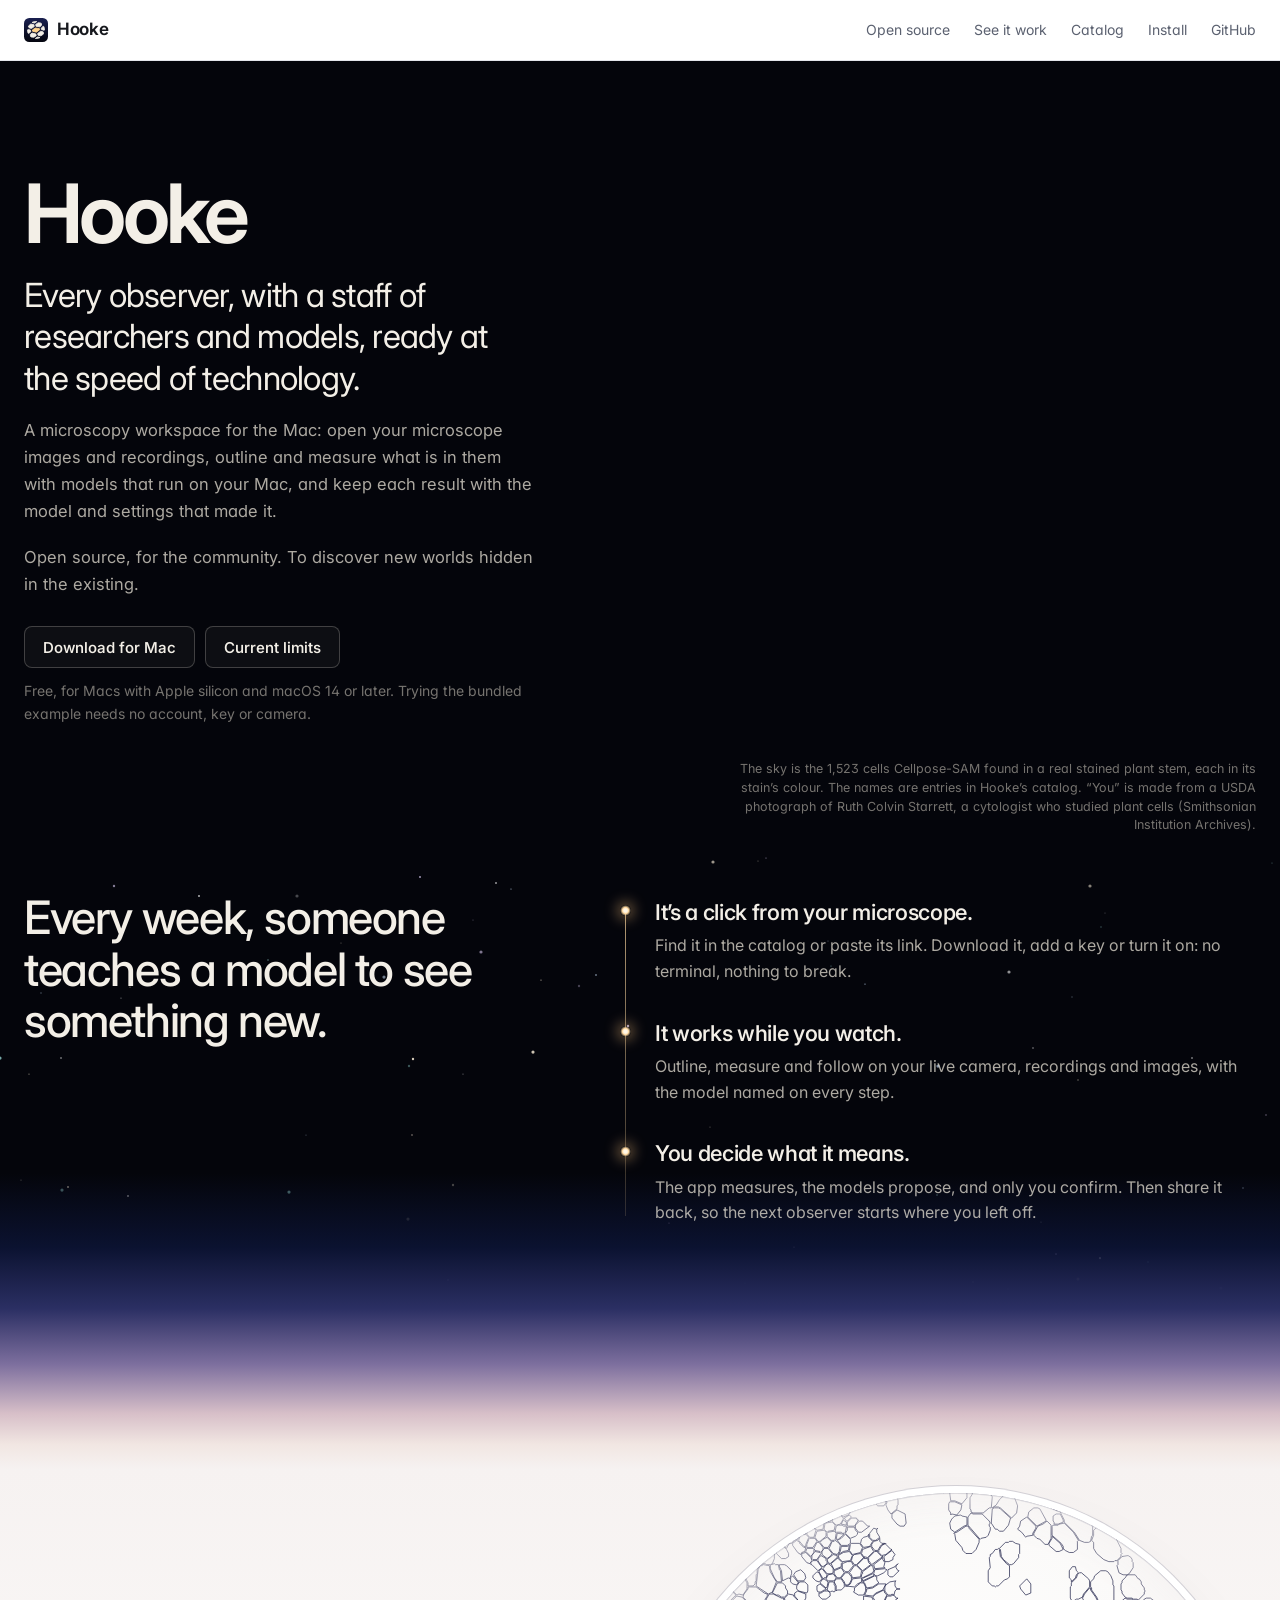
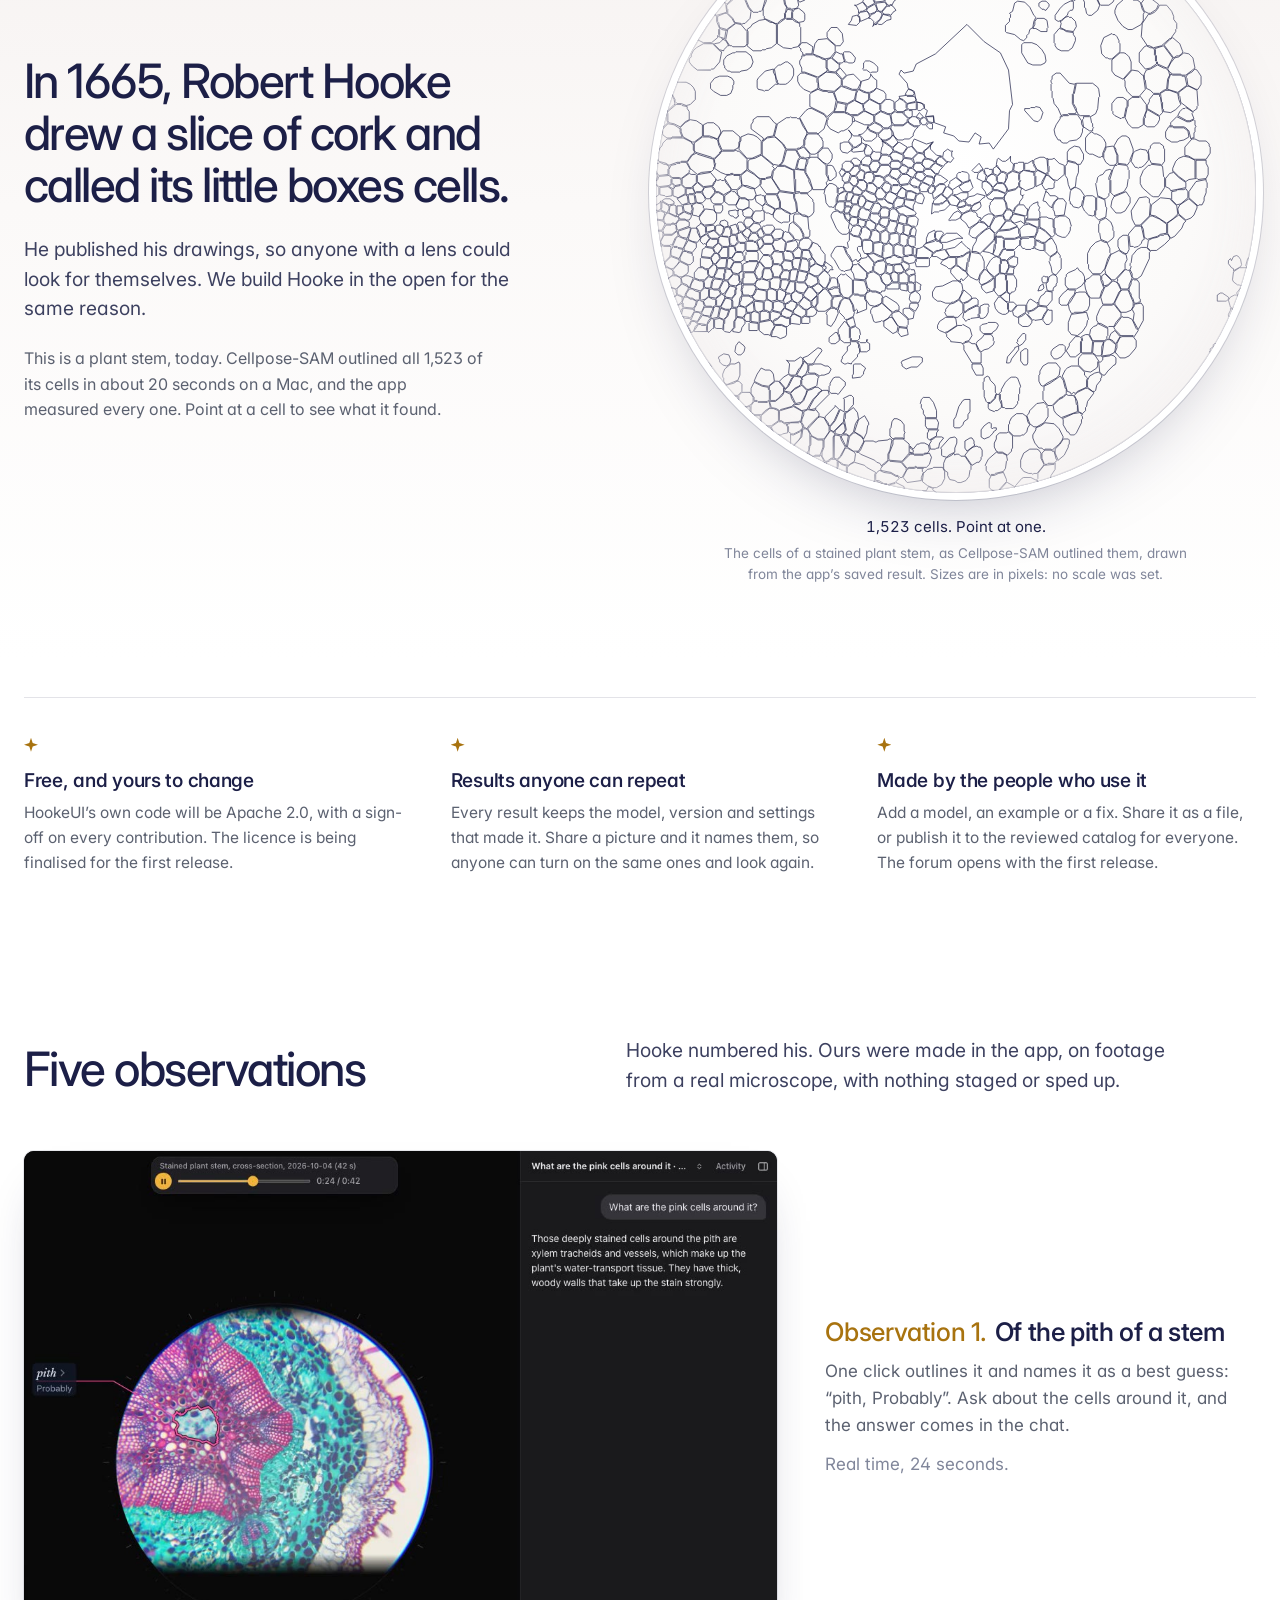
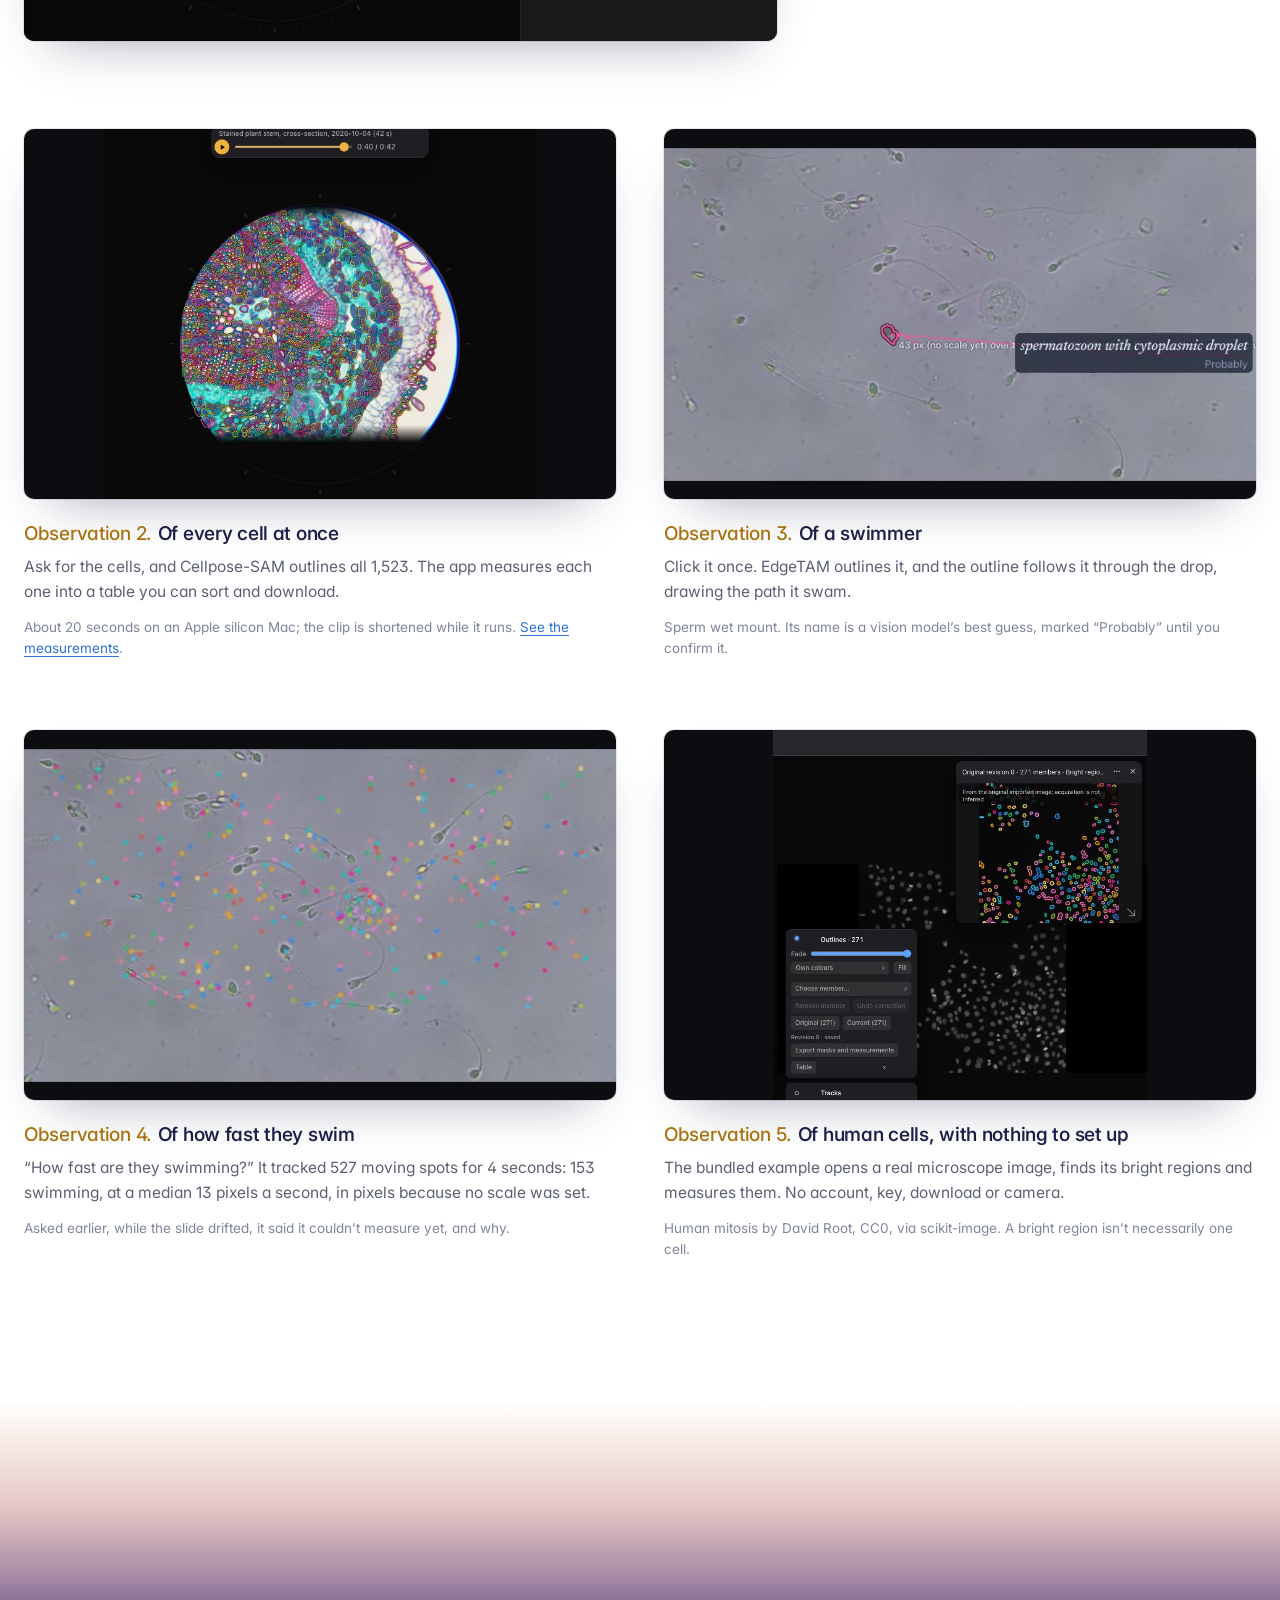
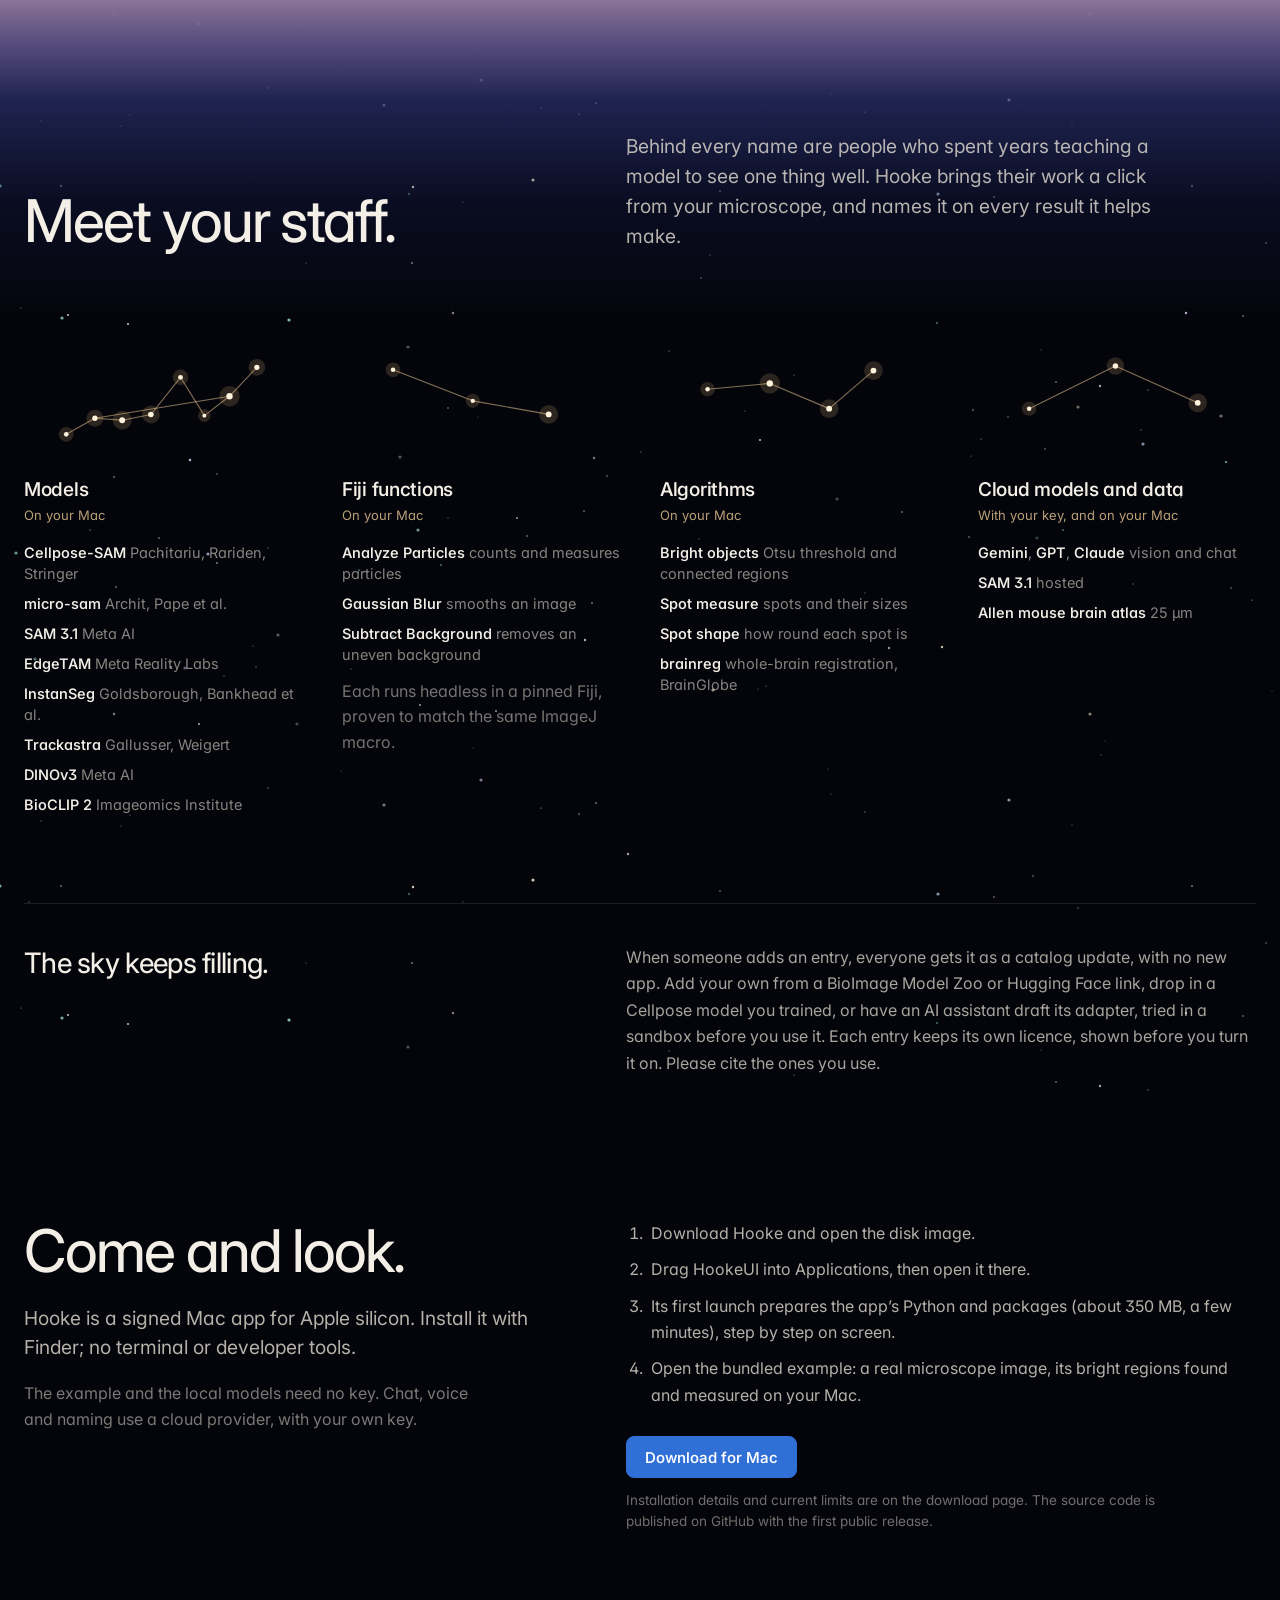
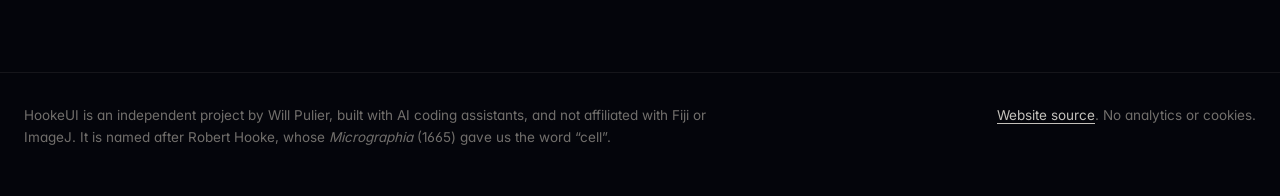
==== commit 0a41eef2: "Say what Hooke is, install it with Finder, and say what a newcomer meets in 0.1.2 A clean-Mac run of" ====
--- a/index.html
+++ b/index.html
@@ -54,12 +54,13 @@
       <div class="hero-copy">
         <h1 id="hero-title">Hooke</h1>
         <p class="tagline">Every observer, with a staff of researchers and models, ready at the speed of technology.</p>
+        <p class="lede">A microscopy workspace for the Mac: open your microscope images and recordings, outline and measure what is in them with models that run on your Mac, and keep each result with the model and settings that made it.</p>
         <p class="lede">Open source, for the community. To discover new worlds hidden in the existing.</p>
         <div class="actions">
           <a class="button primary" href="download.html" aria-describedby="dl-note">Download for Mac</a>
-          <a class="button" href="#install">Install from source</a>
+          <a class="button" href="download.html#limits">Current limits</a>
         </div>
-        <p class="note" id="dl-note">For Apple Silicon Macs. See installation guidance, updates and current workflow limits.</p>
+        <p class="note" id="dl-note">Free, for Macs with Apple silicon and macOS 14 or later. Trying the bundled example needs no account, key or camera.</p>
       </div>
     </div>
     <p class="sky-caption">The sky is the 1,523 cells Cellpose-SAM found in a real stained plant stem, each in its stain’s colour. The names are entries in Hooke’s catalog. “You” is made from a USDA photograph of Ruth Colvin Starrett, a cytologist who studied plant cells (Smithsonian Institution Archives).</p>
@@ -177,7 +178,7 @@
             </video>
           </figure>
           <h3><span class="obs-n">Observation 5.</span> Of human cells, with nothing to set up</h3>
-          <p><strong>Try an example</strong> opens a real microscope image, finds its bright regions and measures them. No account, key, download or camera.</p>
+          <p>The bundled example opens a real microscope image, finds its bright regions and measures them. No account, key, download or camera.</p>
           <p class="caption">Human mitosis by David Root, CC0, via scikit-image. A bright region isn’t necessarily one cell.</p>
         </article>
       </div>
@@ -252,16 +253,18 @@
     <div class="wrap install-grid">
       <div>
         <h2 id="install-title">Come and look.</h2>
-        <p class="say">The signed Mac app arrives with the first release. Until then, you can build it from source on a Mac with Apple silicon.</p>
+        <p class="say">Hooke is a signed Mac app for Apple silicon. Install it with Finder; no terminal or developer tools.</p>
         <p class="small">The example and the local models need no key. Chat, voice and naming use a cloud provider, with your own key.</p>
       </div>
-      <div class="code">
-        <button class="copy-btn" type="button" data-copy="install-cmds">Copy</button>
-        <pre><code id="install-cmds">git clone https://github.com/wpulier/HookeUI
-cd HookeUI
-make setup
-make start</code></pre>
-        <p class="caption">The repository is published with the first release.</p>
+      <div>
+        <ol class="steps">
+          <li>Download Hooke and open the disk image.</li>
+          <li>Drag HookeUI into Applications, then open it there.</li>
+          <li>Its first launch prepares the app’s Python and packages (about 350 MB, a few minutes), step by step on screen.</li>
+          <li>Open the bundled example: a real microscope image, its bright regions found and measured on your Mac.</li>
+        </ol>
+        <div class="actions"><a class="button primary" href="download.html">Download for Mac</a></div>
+        <p class="caption">Installation details and current limits are on the download page. The source code is published on GitHub with the first public release.</p>
       </div>
     </div>
   </section>
--- a/style.css
+++ b/style.css
@@ -285,6 +285,10 @@
 }
 .copy-btn:hover { color: #f3efe7; border-color: rgba(243, 239, 231, 0.35); }
 .night-end .caption { color: rgba(222, 216, 204, 0.5); }
+.steps { margin: 0; padding-left: 1.3em; color: rgba(232, 226, 214, 0.78); font-size: 16px; line-height: 1.65; }
+.steps li { margin: 0 0 10px; padding-left: 4px; }
+.night-end .button { color: #f3efe7; background: rgba(243, 239, 231, 0.04); border-color: rgba(243, 239, 231, 0.22); }
+.night-end .button.primary { color: #fff; background: var(--accent); border-color: var(--accent); }
 .night-end a:focus-visible, .night-end button:focus-visible, .dusk :focus-visible, .foot a:focus-visible { outline-color: rgba(243, 239, 231, 0.7); }
 
 .foot { background: #04050b; border-top: 1px solid rgba(243, 239, 231, 0.07); padding: 32px 0 48px; font-size: 13.5px; color: rgba(222, 216, 204, 0.5); }
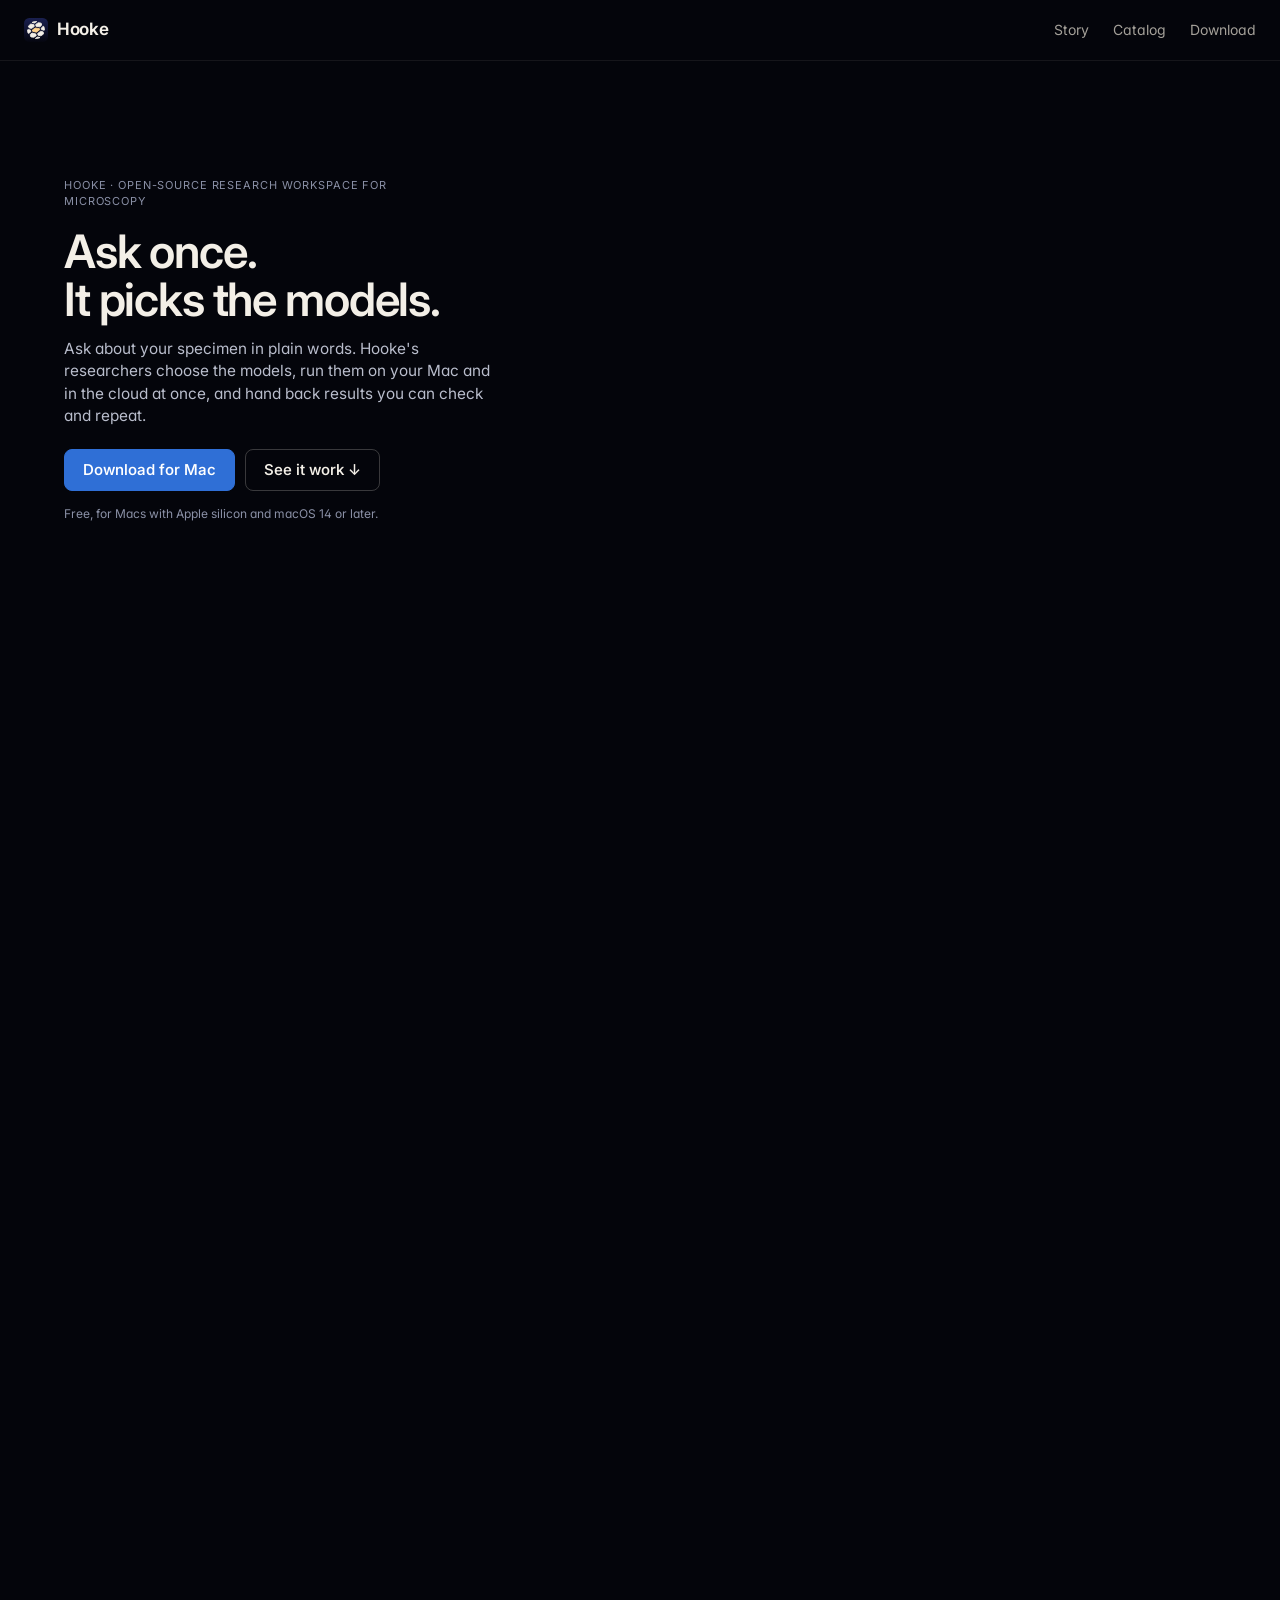
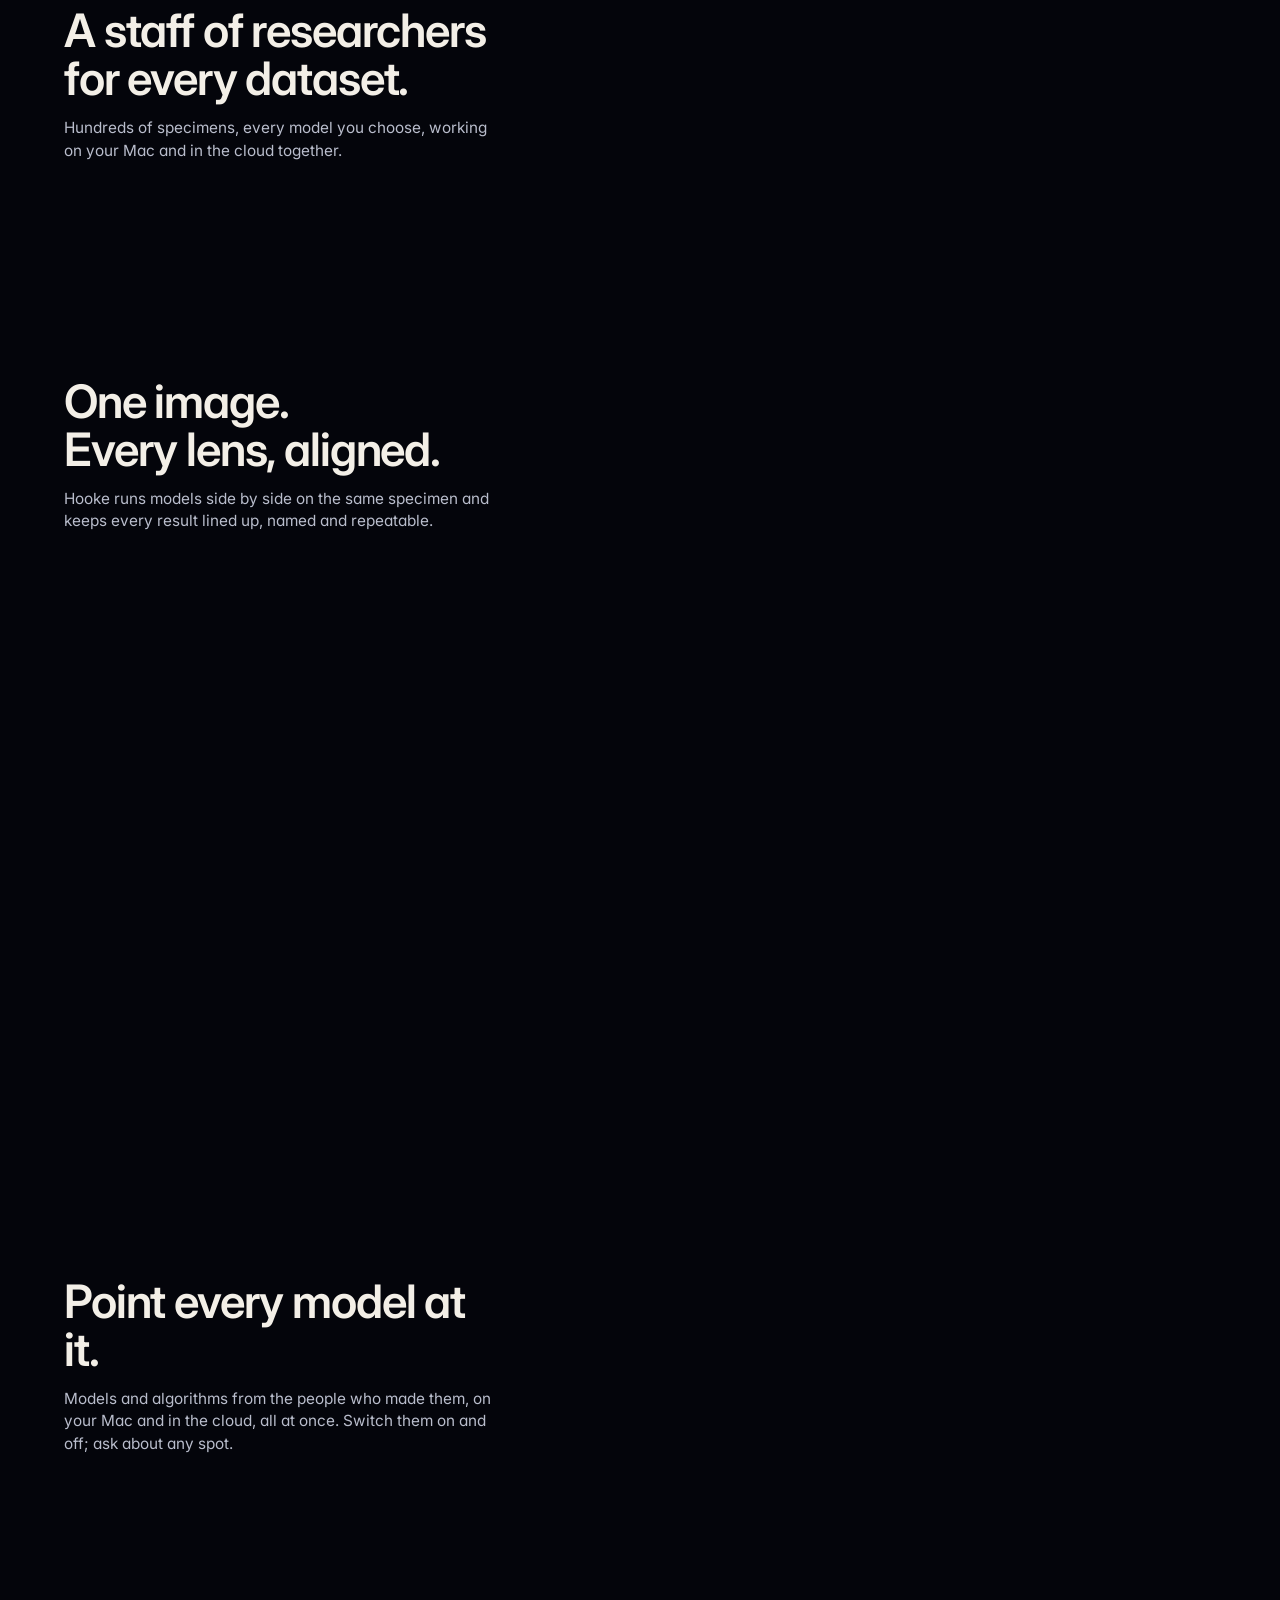
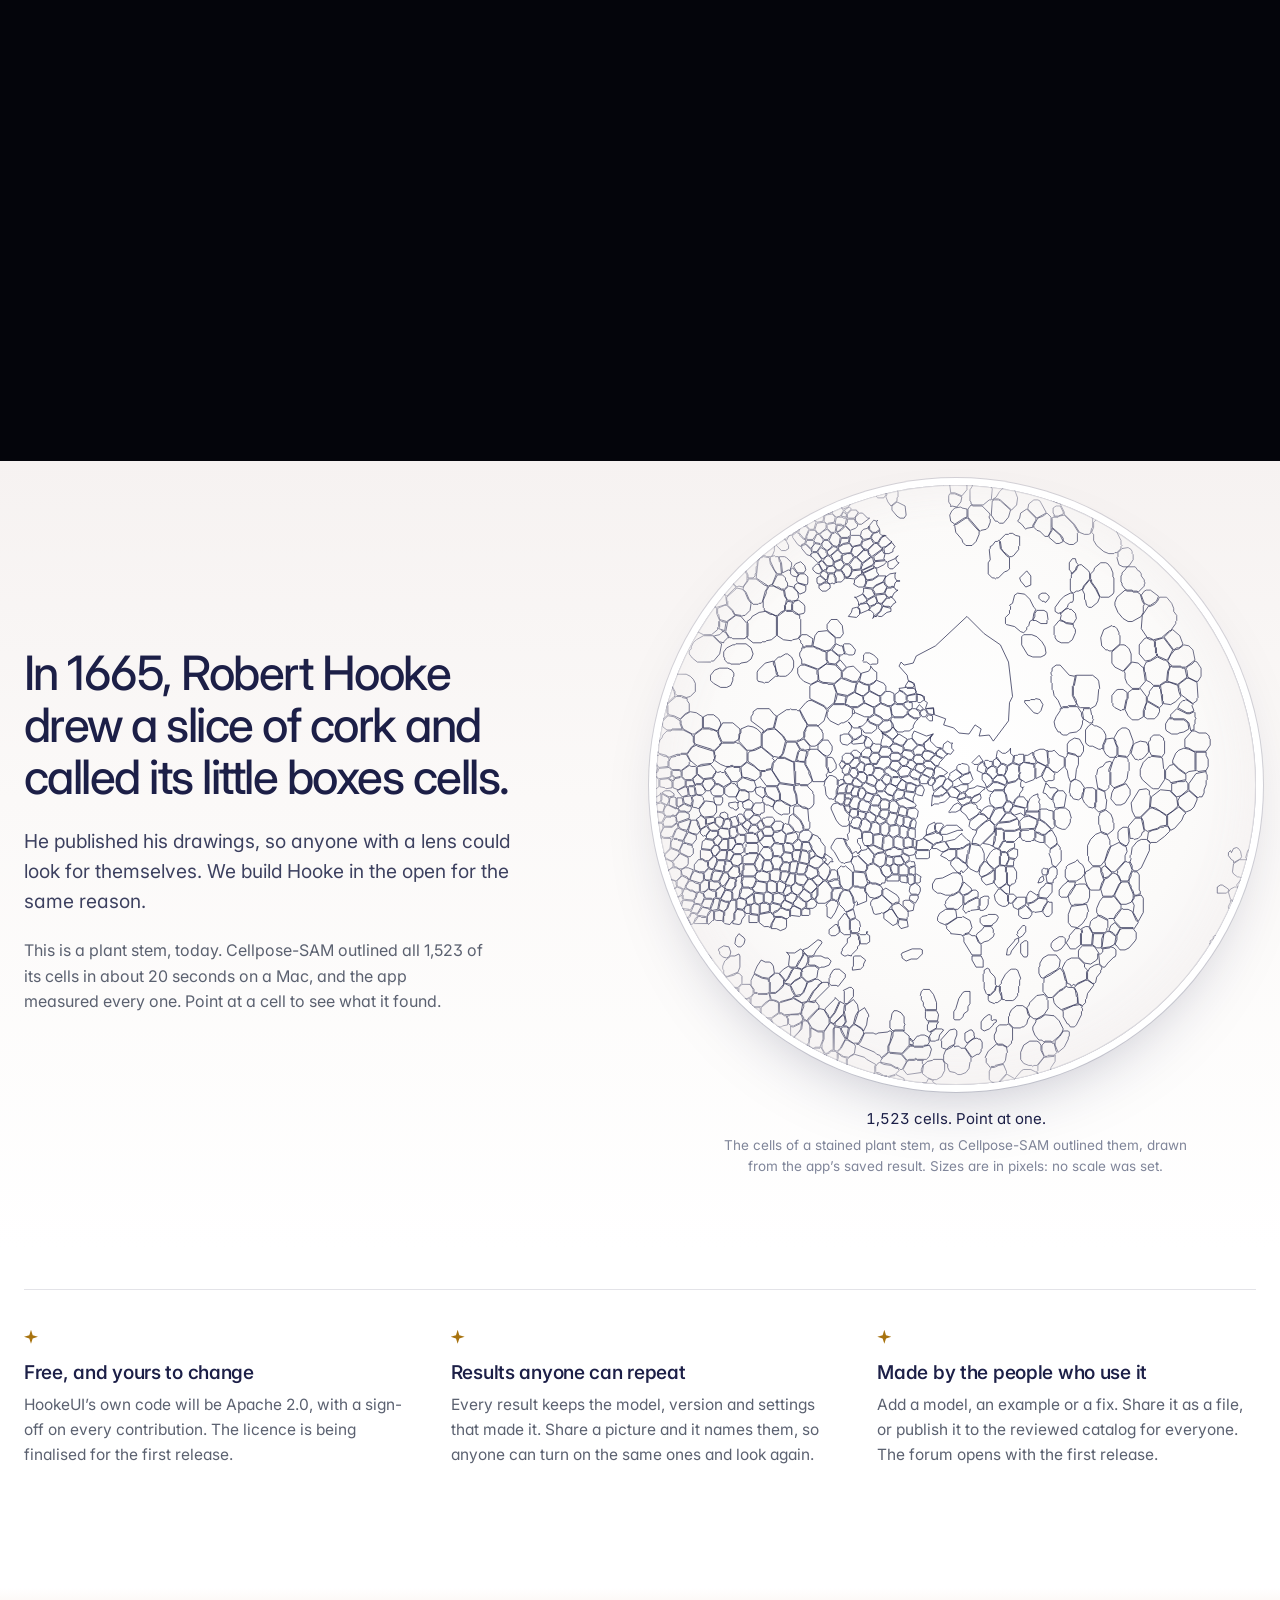
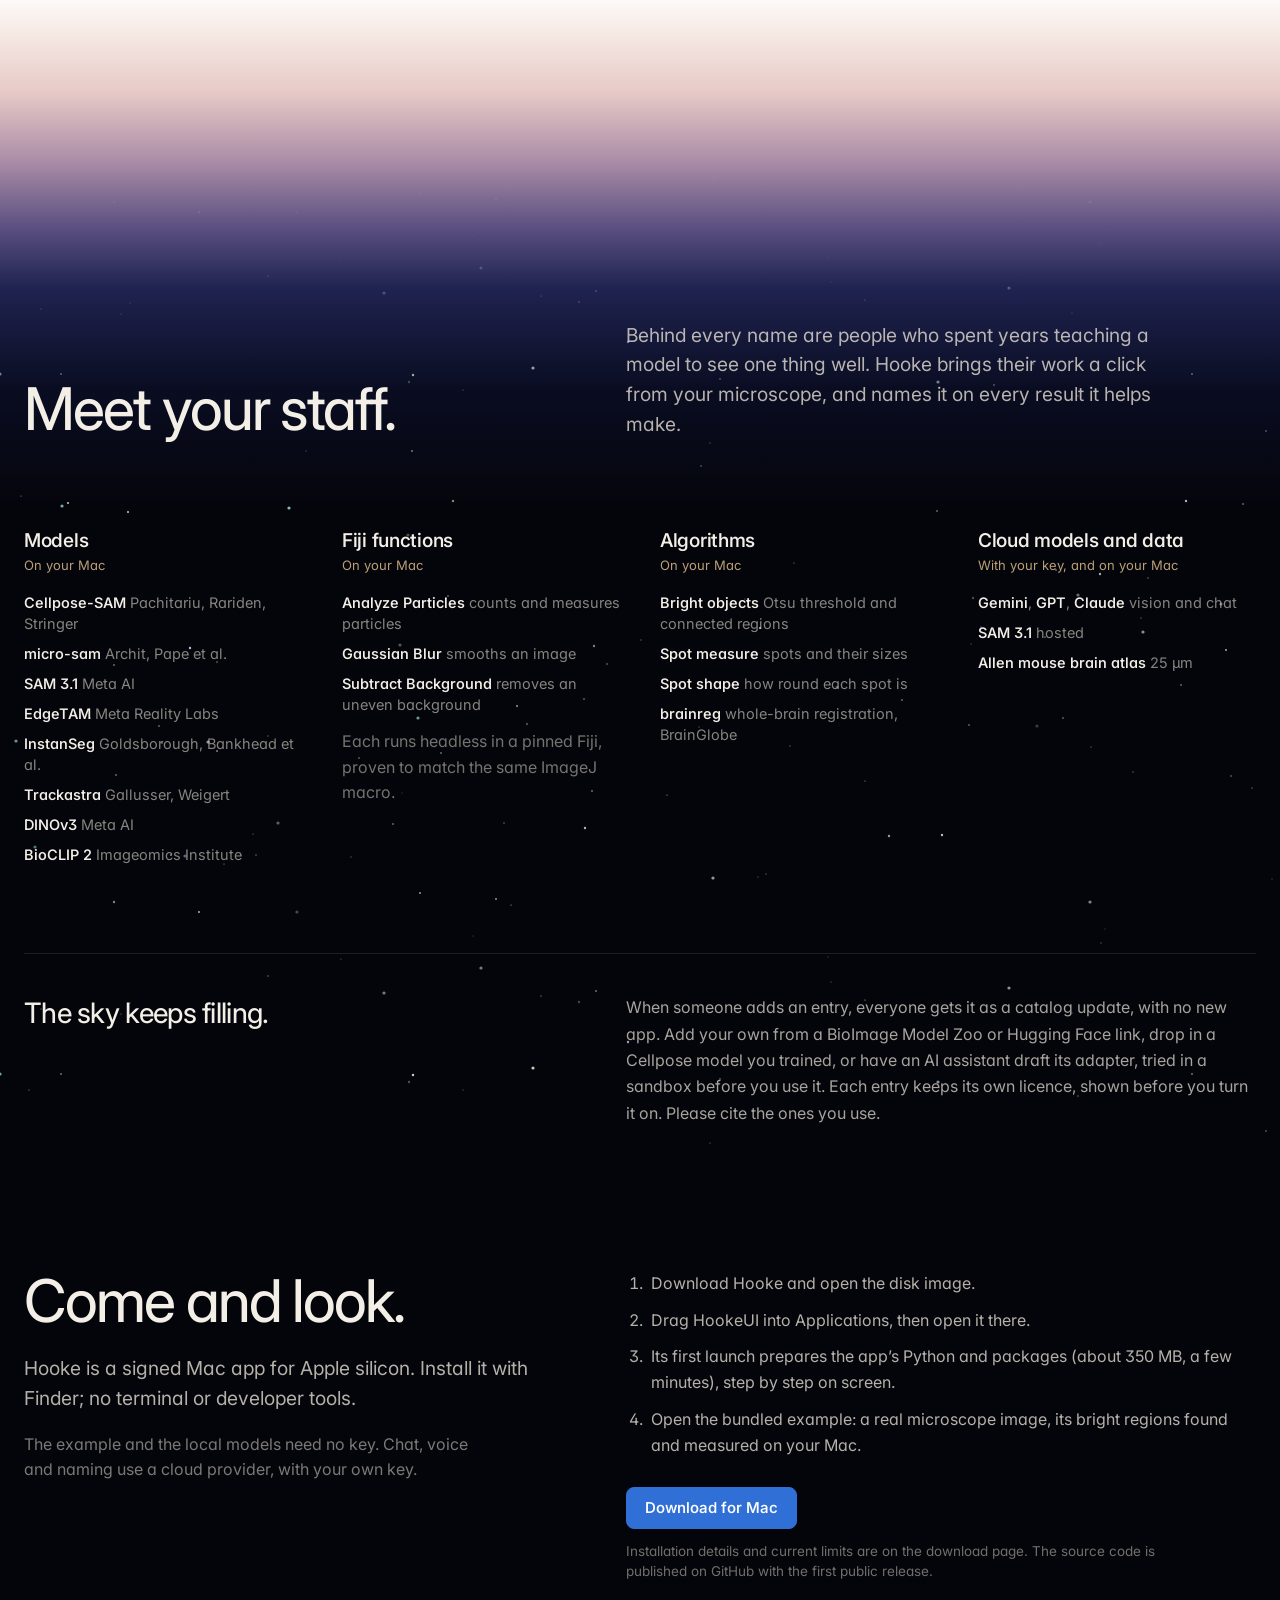
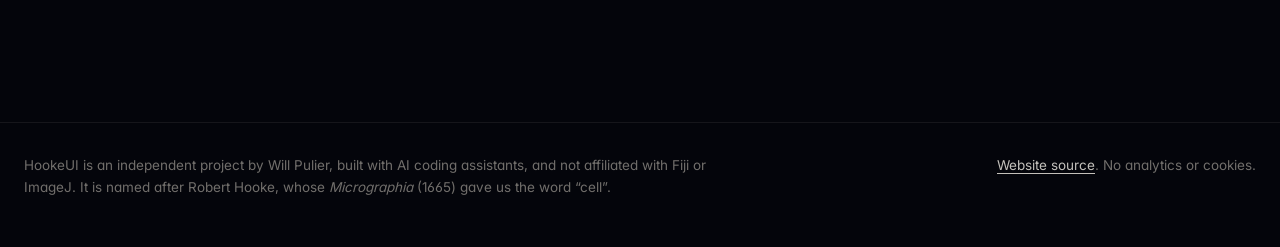
==== commit 68d33c0c: "Home page skeleton: four chapters, words, end and claims" ====
--- a/index.html
+++ b/index.html
@@ -3,11 +3,11 @@
 <head>
 <meta charset="utf-8">
 <meta name="viewport" content="width=device-width,initial-scale=1">
-<title>Hooke: open-source microscopy workspace for the Mac</title>
-<meta name="description" content="Hooke is an open-source platform for finding, turning on and running microscopy and bioimage-analysis models on the Mac, with no terminal.">
+<title>Hooke: ask once, and every model works on it</title>
+<meta name="description" content="Hooke is an open-source research workspace for microscopy: ask once and its researchers choose, run and check the models on your Mac and in the cloud.">
 <meta name="theme-color" content="#04050b">
 <meta property="og:title" content="Hooke">
-<meta property="og:description" content="Every observer, with a staff of researchers and models, ready at the speed of technology.">
+<meta property="og:description" content="Ask once. It picks the models.">
 <meta property="og:image" content="https://hookeui.org/media/og.jpg">
 <meta property="og:image:width" content="1200">
 <meta property="og:image:height" content="630">
@@ -18,71 +18,70 @@
 <link rel="apple-touch-icon" href="apple-touch-icon.png">
 <link rel="preload" href="fonts/Inter-Variable.woff2" as="font" type="font/woff2" crossorigin>
 <link rel="stylesheet" href="style.css">
-<noscript><style>.sky { background-image: url("media/hero-scene.jpg"); } @media (max-width: 999px) { .sky { background-image: none; } .sky-stage { background-image: url("media/hero-scene-phone.jpg"); } }</style></noscript>
-<link rel="modulepreload" href="vendor/three.module.min.js">
-<link rel="modulepreload" href="hero-scene.js">
-<link rel="preload" href="media/sky.json" as="fetch" crossorigin>
-<link rel="preload" href="media/you.json" as="fetch" crossorigin>
-<link rel="preload" href="media/sky-bg.jpg" as="image" crossorigin>
-<script type="importmap">{"imports":{"three":"./vendor/three.module.min.js"}}</script>
+<link rel="stylesheet" href="home/home.css">
+<noscript><style>.chapter .still { display: block; } .chapter .art { display: none; }</style></noscript>
 </head>
 <body>
 
-<header class="top">
+<header class="top on-sky" data-always-dark>
   <div class="wrap top-inner">
-    <a class="brand" href="#top" aria-label="Hooke home">
+    <a class="brand" href="./" aria-label="Hooke home">
       <img src="favicon.svg" alt="" width="24" height="24">
       <span>Hooke</span>
     </a>
     <nav aria-label="Sections">
-      <a href="#open">Open source</a>
-      <a href="#see">See it work</a>
+      <a href="story.html">Story</a>
       <a href="#models">Catalog</a>
-      <a href="#install">Install</a>
-      <a href="https://github.com/wpulier/hookeui.org">GitHub</a>
+      <a href="download.html">Download</a>
     </nav>
   </div>
 </header>
 
 <main id="top">
-  <section class="hero sky" aria-labelledby="hero-title">
-    <div class="sky-stage">
-      <canvas aria-hidden="true"></canvas>
-      <ul class="sky-labels" aria-label="Some entries in Hooke’s catalog"></ul>
-    </div>
-    <div class="wrap hero-inner">
-      <div class="hero-copy">
-        <h1 id="hero-title">Hooke</h1>
-        <p class="tagline">Every observer, with a staff of researchers and models, ready at the speed of technology.</p>
-        <p class="lede">A microscopy workspace for the Mac: open your microscope images and recordings, outline and measure what is in them with models that run on your Mac, and keep each result with the model and settings that made it.</p>
-        <p class="lede">Open source, for the community. To discover new worlds hidden in the existing.</p>
-        <div class="actions">
-          <a class="button primary" href="download.html" aria-describedby="dl-note">Download for Mac</a>
-          <a class="button" href="download.html#limits">Current limits</a>
-        </div>
-        <p class="note" id="dl-note">Free, for Macs with Apple silicon and macOS 14 or later. Trying the bundled example needs no account, key or camera.</p>
-      </div>
-    </div>
-    <p class="sky-caption">The sky is the 1,523 cells Cellpose-SAM found in a real stained plant stem, each in its stain’s colour. The names are entries in Hooke’s catalog. “You” is made from a USDA photograph of Ruth Colvin Starrett, a cytologist who studied plant cells (Smithsonian Institution Archives).</p>
-  </section>
-
-  <section class="dawn" aria-labelledby="dawn-title">
-    <div class="wrap dawn-inner">
-      <h2 id="dawn-title">Every week, someone teaches a model to see something new.</h2>
-      <ol class="beats">
-        <li>
-          <h3>It’s a click from your microscope.</h3>
-          <p>Find it in the catalog or paste its link. Download it, add a key or turn it on: no terminal, nothing to break.</p>
-        </li>
-        <li>
-          <h3>It works while you watch.</h3>
-          <p>Outline, measure and follow on your live camera, recordings and images, with the model named on every step.</p>
-        </li>
-        <li>
-          <h3>You decide what it means.</h3>
-          <p>The app measures, the models propose, and only you confirm. Then share it back, so the next observer starts where you left off.</p>
-        </li>
-      </ol>
+  <section class="chapter" id="ask" aria-label="Ask once">
+    <canvas class="art" aria-hidden="true"></canvas>
+    <div class="ask-q" id="ask-q"></div>
+    <div class="ask-a" id="ask-a"></div>
+    <img class="still" src="media/home-ask.jpg" alt="A question typed in plain words, answered by a plan of models." width="1920" height="1080" loading="lazy">
+    <div class="words">
+      <p class="eyebrow">Hooke · open-source research workspace for microscopy</p>
+      <h1>Ask once.<br>It picks the models.</h1>
+      <p>Ask about your specimen in plain words. Hooke's researchers choose the models, run them on your Mac and in the cloud at once, and hand back results you can check and repeat.</p>
+      <div class="actions">
+        <a class="button primary" href="download.html" aria-describedby="dl-note">Download for Mac</a>
+        <a class="button ghost" href="#researchers">See it work ↓</a>
+      </div>
+      <p class="note" id="dl-note">Free, for Macs with Apple silicon and macOS 14 or later.</p>
+    </div>
+  </section>
+
+  <section class="chapter" id="researchers" aria-label="Researchers">
+    <canvas class="art" aria-hidden="true"></canvas>
+    <img class="still" src="media/home-researchers.jpg" alt="Many specimens, each worked on by models on a Mac (gold) and in the cloud (blue)." width="1920" height="1080" loading="lazy">
+    <div class="words">
+      <h2>A staff of researchers for every dataset.</h2>
+      <p>Hundreds of specimens, every model you choose, working on your Mac and in the cloud together.</p>
+    </div>
+  </section>
+
+  <section class="chapter" id="workspace" aria-label="Workspace">
+    <canvas class="art" aria-hidden="true"></canvas>
+    <div class="ws-pick" id="ws-pick"></div>
+    <img class="still" src="media/home-workspace.jpg" alt="One specimen image with each model's result stacked and aligned on it." width="1920" height="1080" loading="lazy">
+    <div class="words">
+      <h2>One image.<br>Every lens, aligned.</h2>
+      <p>Hooke runs models side by side on the same specimen and keeps every result lined up, named and repeatable.</p>
+    </div>
+  </section>
+
+  <section class="chapter" id="capabilities" aria-label="Capabilities">
+    <canvas class="art" aria-hidden="true"></canvas>
+    <div class="cap-lens" id="cap-lens"></div>
+    <div class="cap-status" id="cap-status" aria-live="polite"></div>
+    <img class="still" src="media/home-capabilities.jpg" alt="Models arranged around one specimen, each switched on or off." width="1920" height="1080" loading="lazy">
+    <div class="words">
+      <h2>Point every model at it.</h2>
+      <p>Models and algorithms from the people who made them, on your Mac and in the cloud, all at once. Switch them on and off; ask about any spot.</p>
     </div>
   </section>
 
@@ -120,71 +119,7 @@
     </div>
   </section>
 
-  <section class="obs-sec" id="see" aria-labelledby="see-title">
-    <div class="wrap">
-      <div class="obs-head">
-        <h2 id="see-title">Five observations</h2>
-        <p class="say">Hooke numbered his. Ours were made in the app, on footage from a real microscope, with nothing staged or sped up.</p>
-      </div>
-
-      <article class="obs lead">
-        <figure class="frame">
-          <video class="loop" muted loop playsinline preload="none" poster="media/hero.jpg" aria-label="One click outlines and names the pith of a stained plant stem; a question about the cells around it is answered in the chat">
-            <source src="media/hero.mp4" type="video/mp4">
-          </video>
-        </figure>
-        <div class="obs-text">
-          <h3><span class="obs-n">Observation 1.</span> Of the pith of a stem</h3>
-          <p>One click outlines it and names it as a best guess: “pith, Probably”. Ask about the cells around it, and the answer comes in the chat.</p>
-          <p class="caption">Real time, 24 seconds.</p>
-        </div>
-      </article>
-
-      <div class="obs-grid">
-        <article class="obs">
-          <figure class="frame">
-            <video class="loop" muted loop playsinline preload="none" poster="media/cells.jpg" aria-label="Cellpose-SAM outlining every cell in a plant stem section">
-              <source src="media/cells.mp4" type="video/mp4">
-            </video>
-          </figure>
-          <h3><span class="obs-n">Observation 2.</span> Of every cell at once</h3>
-          <p>Ask for the cells, and Cellpose-SAM outlines all 1,523. The app measures each one into a table you can sort and download.</p>
-          <p class="caption">About 20 seconds on an Apple silicon Mac; the clip is shortened while it runs. <a href="media/table.jpg">See the measurements</a>.</p>
-        </article>
-        <article class="obs">
-          <figure class="frame">
-            <video class="loop" muted loop playsinline preload="none" poster="media/follow.jpg" aria-label="A sperm cell clicked once, outlined and followed as it swims, with its path drawn">
-              <source src="media/follow.mp4" type="video/mp4">
-            </video>
-          </figure>
-          <h3><span class="obs-n">Observation 3.</span> Of a swimmer</h3>
-          <p>Click it once. EdgeTAM outlines it, and the outline follows it through the drop, drawing the path it swam.</p>
-          <p class="caption">Sperm wet mount. Its name is a vision model’s best guess, marked “Probably” until you confirm it.</p>
-        </article>
-        <article class="obs">
-          <figure class="frame">
-            <video class="loop" muted loop playsinline preload="none" poster="media/motion.jpg" aria-label="Every moving spot tracked over four seconds in a sperm wet mount">
-              <source src="media/motion.mp4" type="video/mp4">
-            </video>
-          </figure>
-          <h3><span class="obs-n">Observation 4.</span> Of how fast they swim</h3>
-          <p>“How fast are they swimming?” It tracked 527 moving spots for 4 seconds: 153 swimming, at a median 13 pixels a second, in pixels because no scale was set.</p>
-          <p class="caption">Asked earlier, while the slide drifted, it said it couldn’t measure yet, and why.</p>
-        </article>
-        <article class="obs">
-          <figure class="frame">
-            <video class="loop" muted loop playsinline preload="none" poster="media/example.jpg" aria-label="The example walkthrough finding and measuring bright regions in an image of human cells">
-              <source src="media/example.mp4" type="video/mp4">
-            </video>
-          </figure>
-          <h3><span class="obs-n">Observation 5.</span> Of human cells, with nothing to set up</h3>
-          <p>The bundled example opens a real microscope image, finds its bright regions and measures them. No account, key, download or camera.</p>
-          <p class="caption">Human mitosis by David Root, CC0, via scikit-image. A bright region isn’t necessarily one cell.</p>
-        </article>
-      </div>
-    </div>
-  </section>
-
+  <section class="end" aria-label="The catalog and how to install">
   <section class="dusk" id="models" aria-labelledby="models-title">
     <div class="wrap">
       <div class="dusk-head">
@@ -194,7 +129,6 @@
 
       <div class="atlas">
         <section class="figure-col" aria-labelledby="k-models">
-          <svg class="glyph" aria-hidden="true" focusable="false"></svg>
           <h3 id="k-models">Models</h3>
           <p class="where">On your Mac</p>
           <ul>
@@ -209,7 +143,6 @@
           </ul>
         </section>
         <section class="figure-col" aria-labelledby="k-fiji">
-          <svg class="glyph" aria-hidden="true" focusable="false"></svg>
           <h3 id="k-fiji">Fiji functions</h3>
           <p class="where">On your Mac</p>
           <ul>
@@ -220,7 +153,6 @@
           <p class="small">Each runs headless in a pinned Fiji, proven to match the same ImageJ macro.</p>
         </section>
         <section class="figure-col" aria-labelledby="k-alg">
-          <svg class="glyph" aria-hidden="true" focusable="false"></svg>
           <h3 id="k-alg">Algorithms</h3>
           <p class="where">On your Mac</p>
           <ul>
@@ -231,7 +163,6 @@
           </ul>
         </section>
         <section class="figure-col" aria-labelledby="k-cloud">
-          <svg class="glyph" aria-hidden="true" focusable="false"></svg>
           <h3 id="k-cloud">Cloud models and data</h3>
           <p class="where">With your key, and on your Mac</p>
           <ul>
@@ -268,6 +199,7 @@
       </div>
     </div>
   </section>
+  </section>
 </main>
 
 <footer class="foot">
@@ -278,6 +210,6 @@
 </footer>
 
 <script src="site.js" defer></script>
-<script type="module" src="hero-scene.js"></script>
+<script type="module" src="home/home.js"></script>
 </body>
 </html>
--- a/home/home.css
+++ b/home/home.css
@@ -0,0 +1,37 @@
+/* The home page: four full-screen chapters, then the plate and the end. */
+html { background: #04050b; }
+.chapter { position: relative; height: 100svh; overflow: hidden; background: #04050b; color: #f3efe7; }
+.chapter .art { position: absolute; inset: 0; width: 100%; height: 100%; display: block; touch-action: pan-y; }
+.chapter .still { position: absolute; inset: 0; width: 100%; height: 100%; object-fit: cover; display: none; }
+.chapter.no-art .still { display: block; }
+.chapter.no-art .art { display: none; }
+.chapter::before, .chapter::after { content: ""; position: absolute; left: 0; right: 0; height: 12vh; z-index: 1; pointer-events: none; }
+.chapter::before { top: 0; background: linear-gradient(180deg, #04050b, rgba(4, 5, 11, 0)); }
+.chapter::after { bottom: 0; background: linear-gradient(0deg, #04050b, rgba(4, 5, 11, 0)); }
+.chapter > :is(#ask-q, #ask-a, #ws-pick, #cap-lens, #cap-status) { position: absolute; z-index: 2; }
+
+.words { position: absolute; z-index: 2; left: 5vw; top: 13vh; max-width: 34vw; }
+#researchers .words { top: auto; bottom: 11vh; }
+.words h1, .words h2 { color: #f3efe7; font-size: clamp(24px, 3.6vw, 60px); line-height: 1.04; font-weight: 600; letter-spacing: -0.025em; margin: 0; }
+.words p { color: #b9bdcc; margin: 1.6vh 0 0; font-size: clamp(14px, 1.2vw, 18px); line-height: 1.45; max-width: 36em; }
+.words .eyebrow { color: #8a90a6; font-size: clamp(11px, .85vw, 13px); letter-spacing: .08em; text-transform: uppercase; margin: 0 0 2vh; }
+.words .note { color: #8a90a6; font-size: clamp(12px, .9vw, 14px); }
+.words .actions { margin-top: 2.4vh; }
+.words .button { color: #f3efe7; background: rgba(243, 239, 231, 0.04); border-color: rgba(243, 239, 231, 0.22); }
+.words .button.primary { color: #fff; background: var(--accent); border-color: var(--accent); }
+.words .button.ghost { background: transparent; }
+.words .button:hover { background: rgba(243, 239, 231, 0.1); }
+.words .button.primary:hover { background: var(--accent-hover); }
+.words a:focus-visible { outline-color: rgba(243, 239, 231, 0.7); }
+
+.end { background: #04050b; }
+
+@media (max-width: 760px) {
+  .chapter { display: flex; flex-direction: column; }
+  .words, #researchers .words { position: static; max-width: none; padding: 80px 16px 16px; }
+  .words, #researchers .words { order: -1; }
+  .words p { font-size: 15px; }
+  .chapter .art { position: relative; inset: auto; flex: 1; min-height: 0; height: auto; }
+  .chapter .still { position: absolute; inset: auto 0 0 0; height: auto; }
+  .chapter.no-art .still { position: relative; flex: 1; min-height: 0; height: 0; }
+}
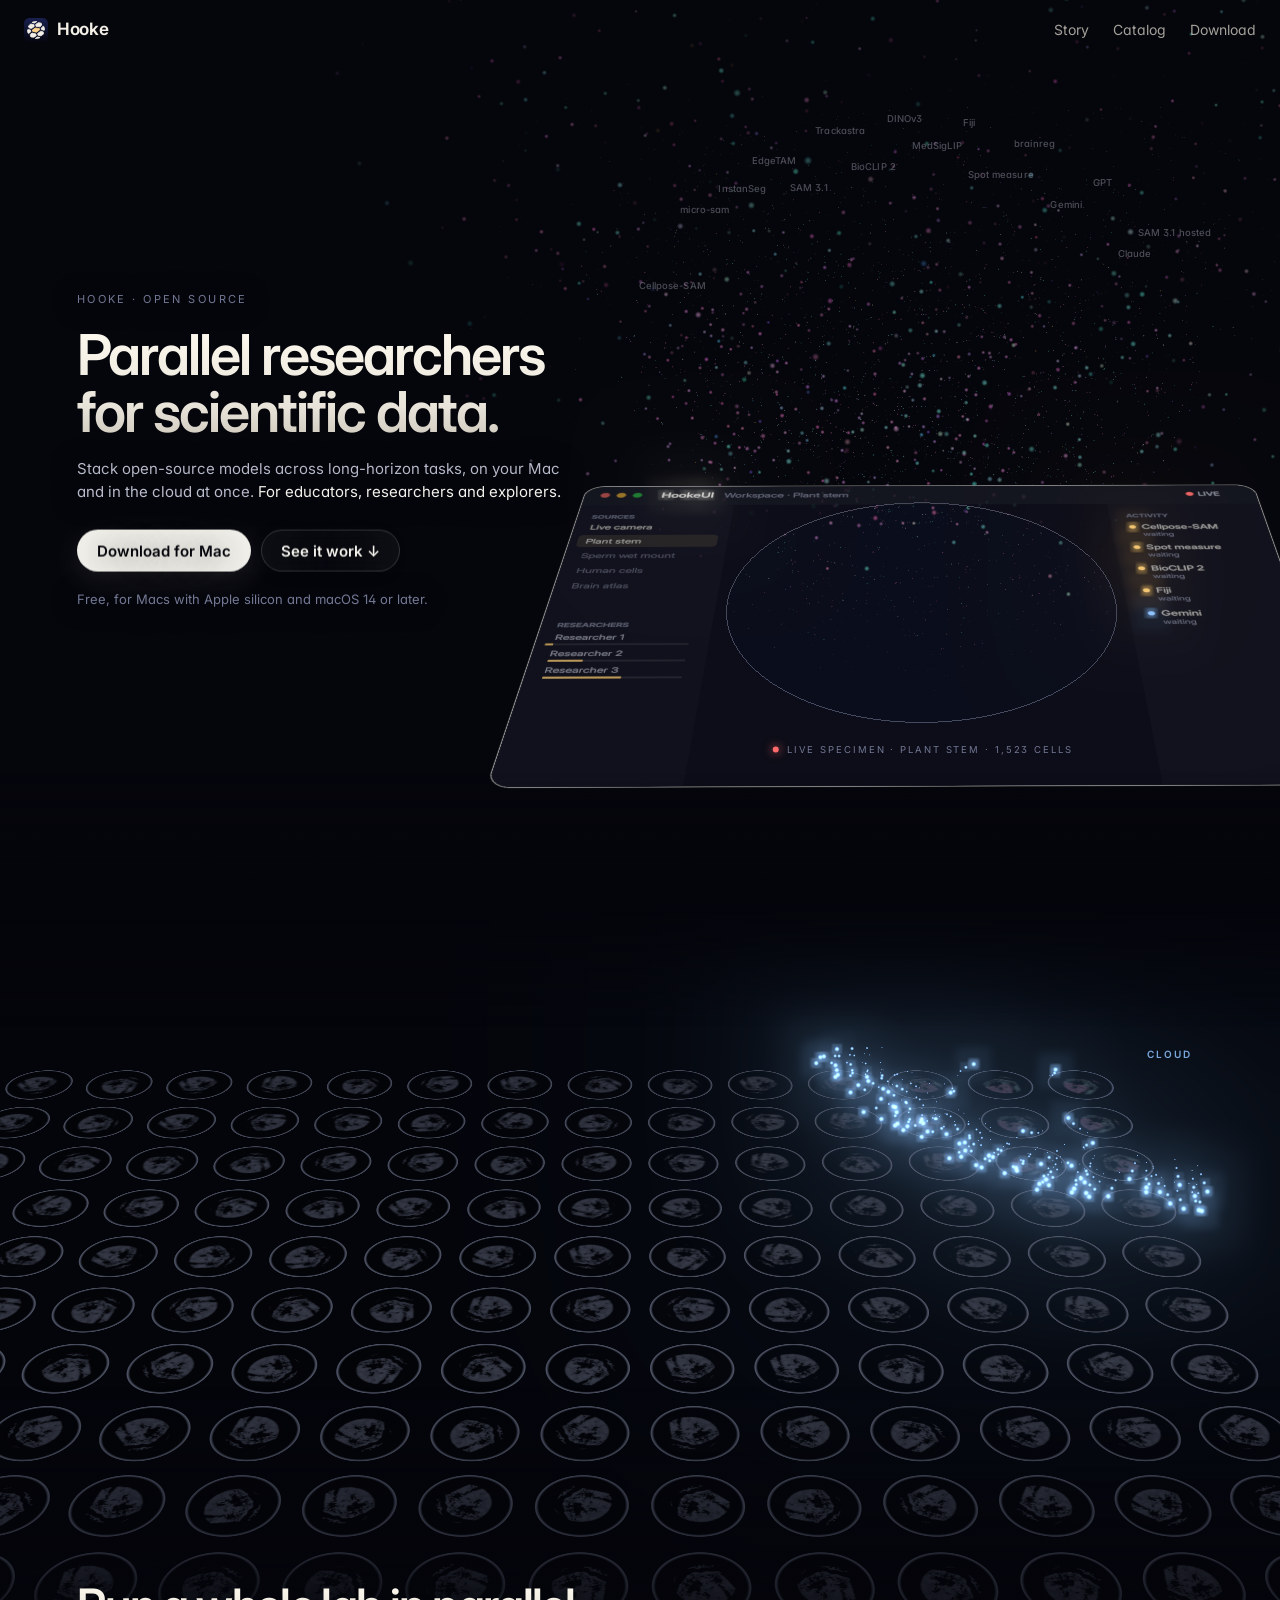
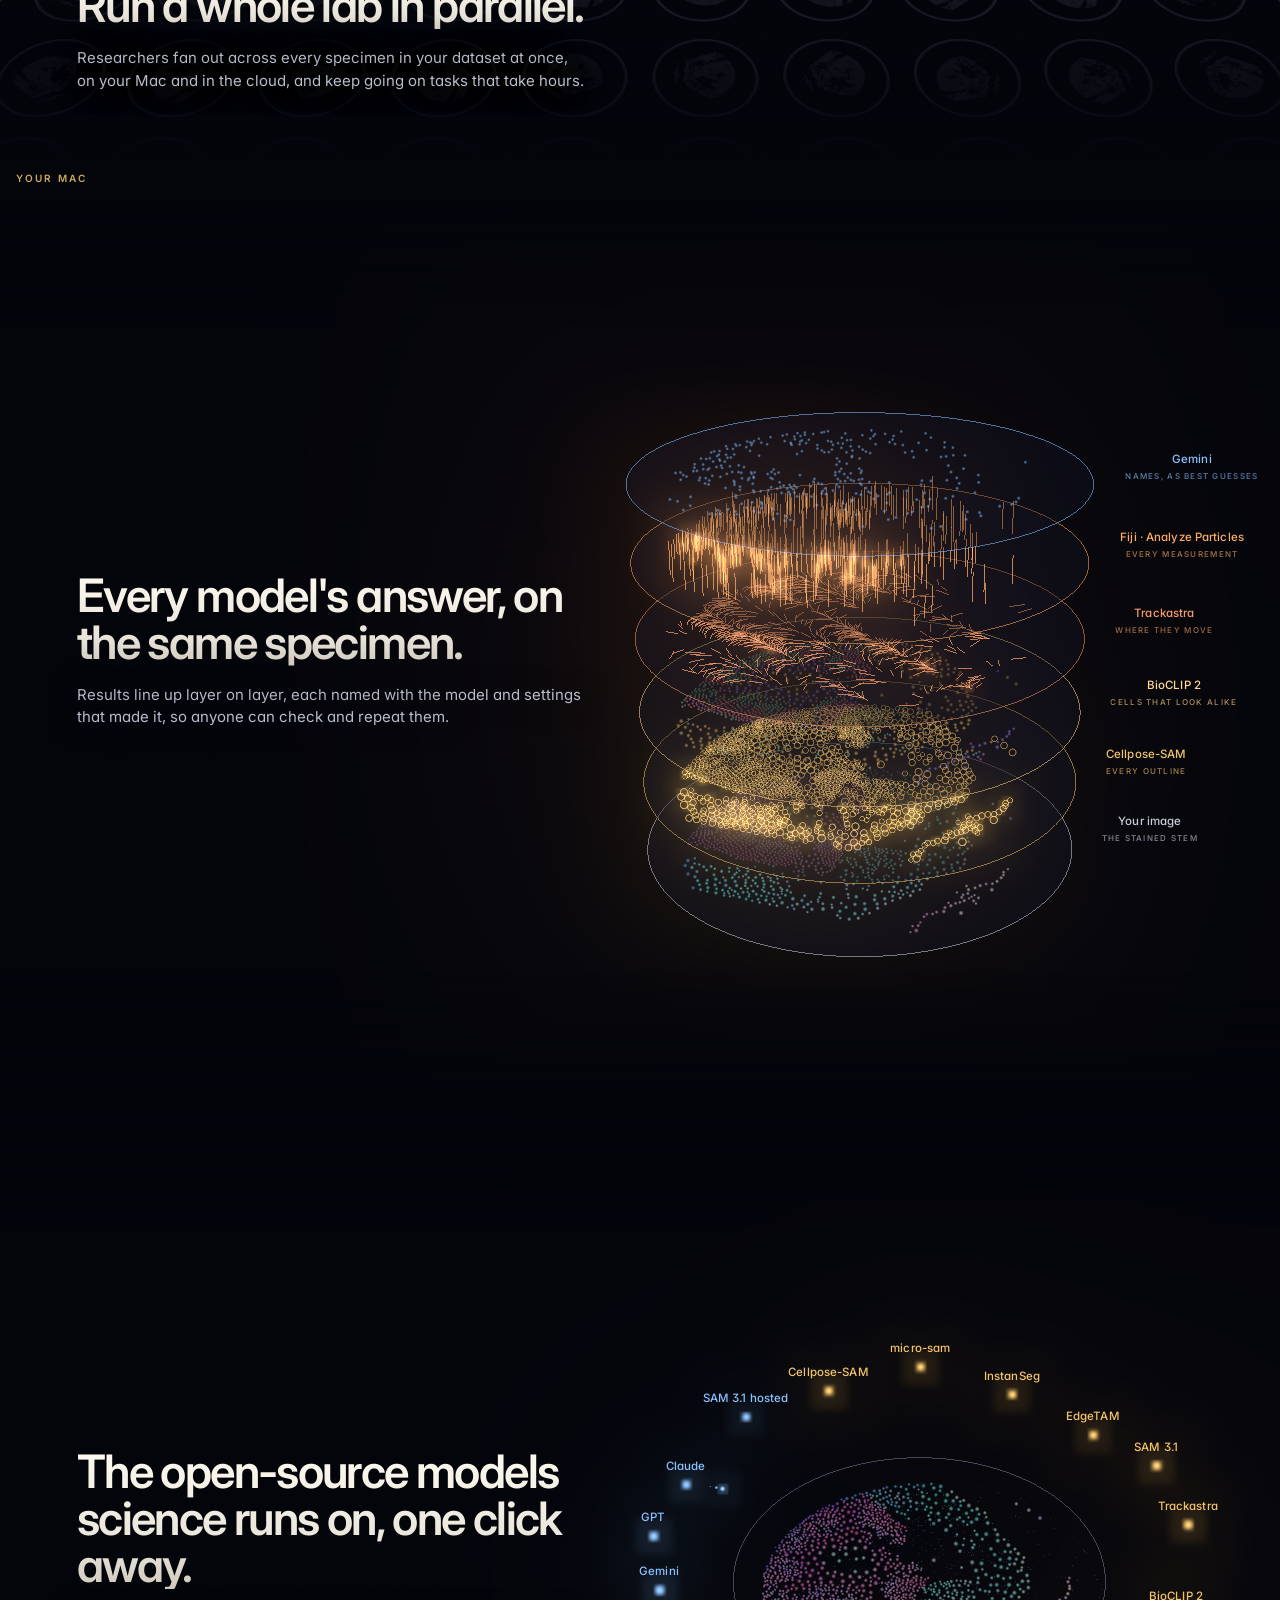
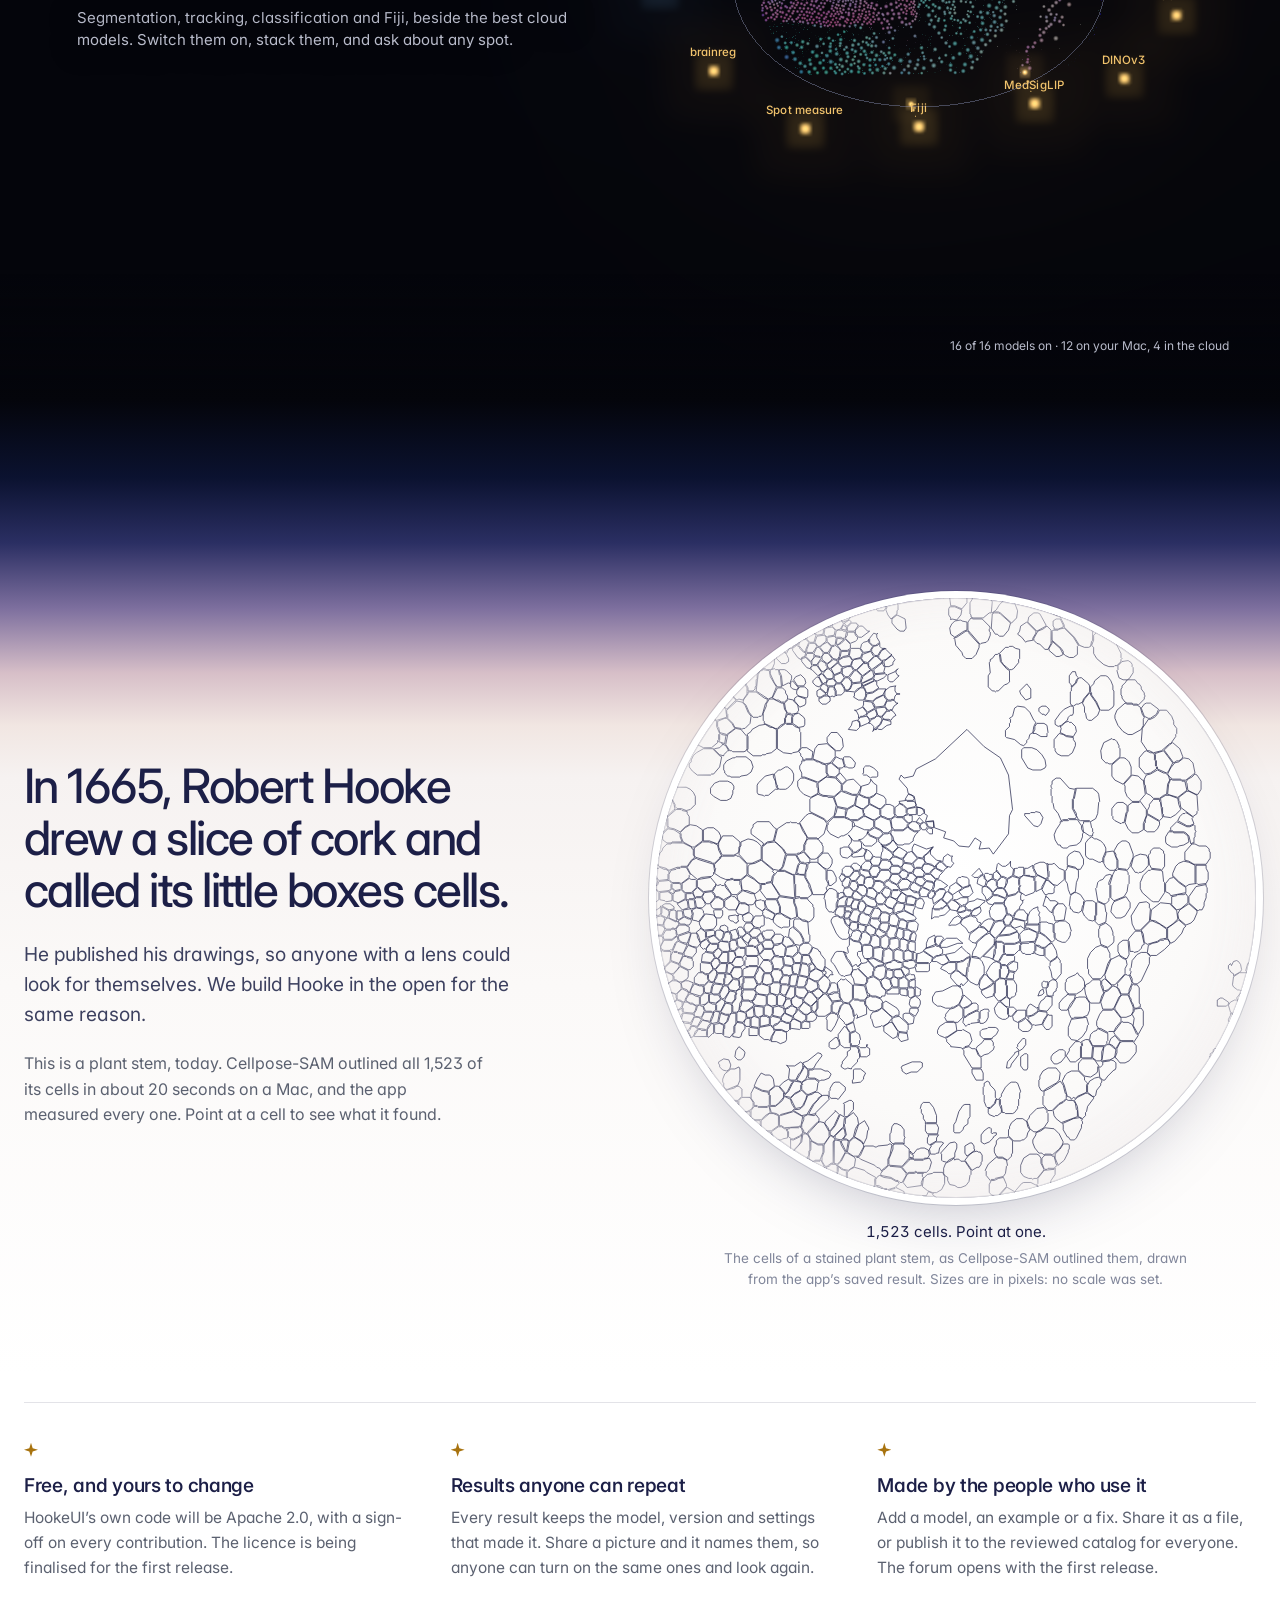
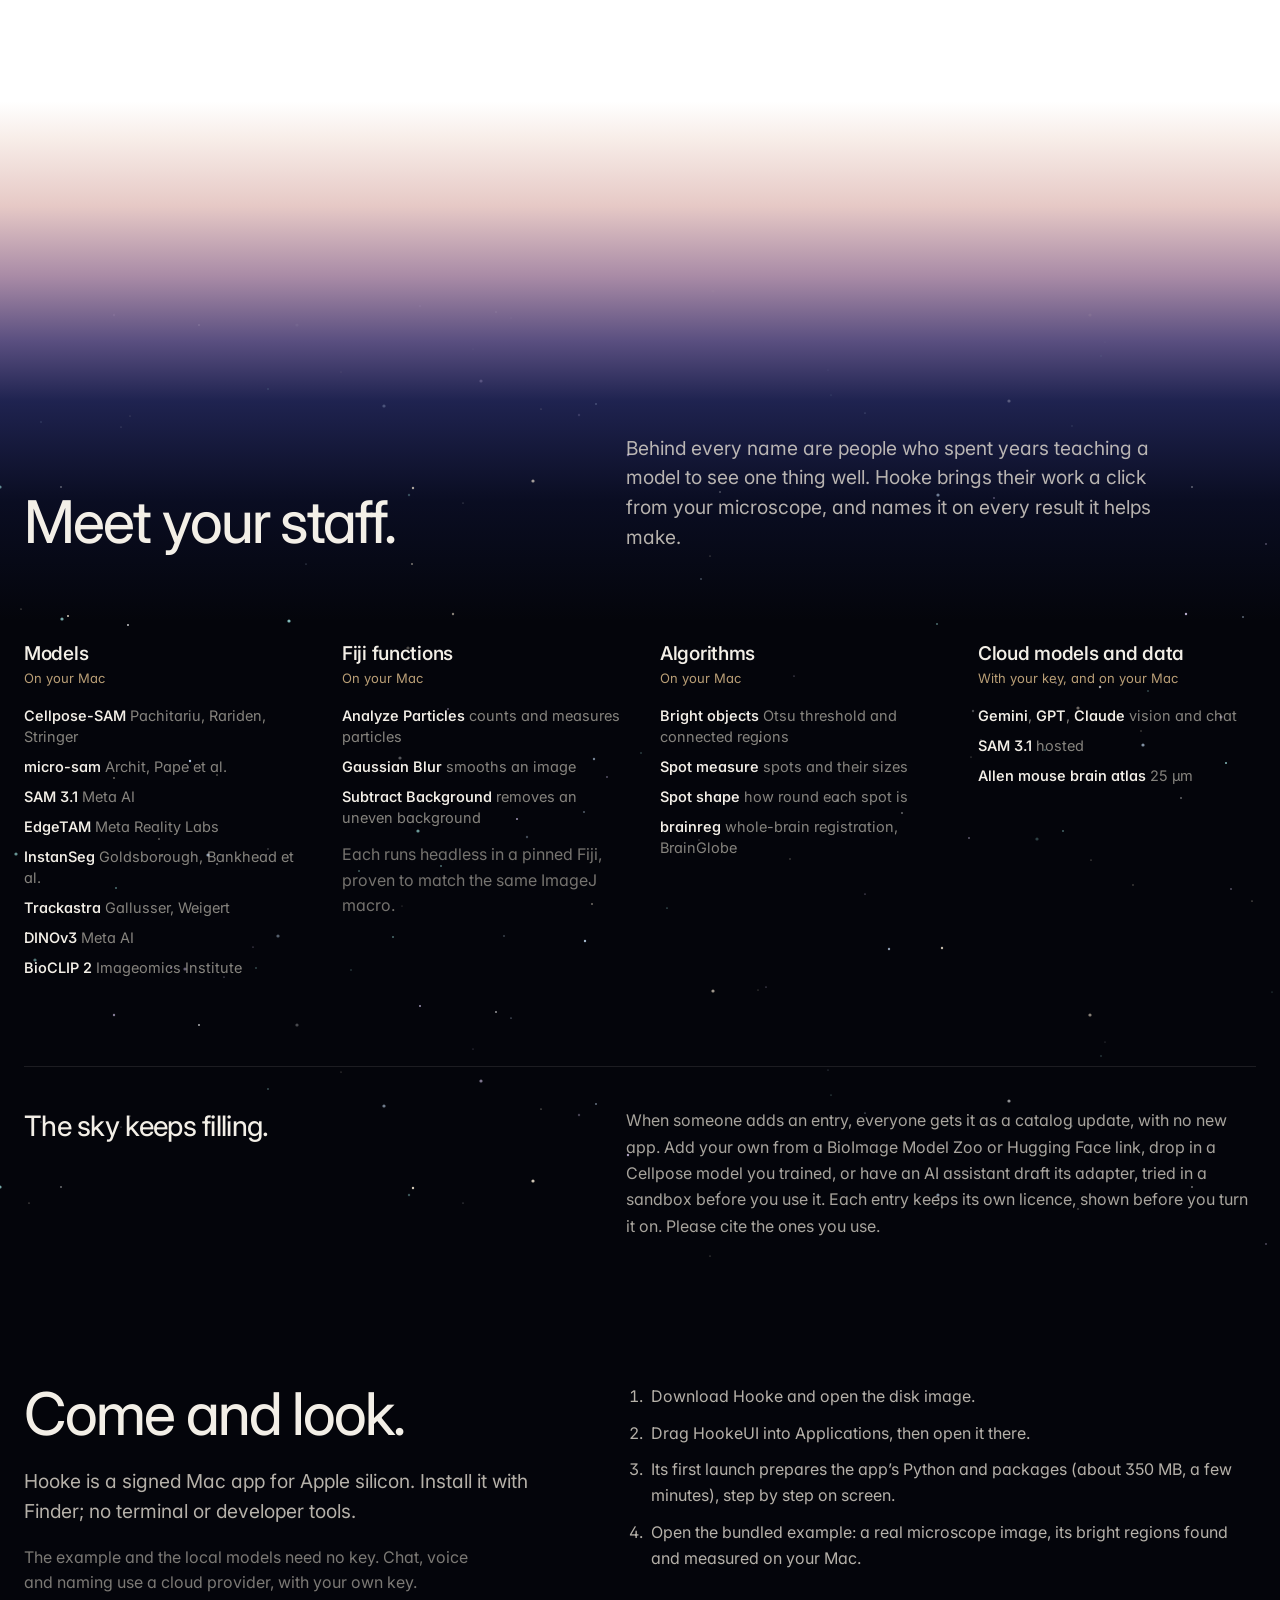
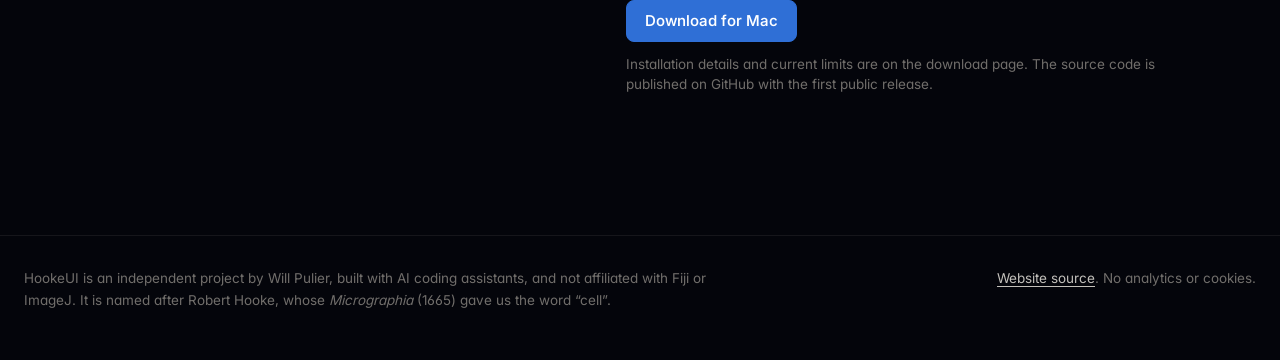
==== commit 30301326: "Home page: value-first words and four three.js chapters The first screen is concept 09: HookeUI's wo" ====
--- a/index.html
+++ b/index.html
@@ -3,11 +3,11 @@
 <head>
 <meta charset="utf-8">
 <meta name="viewport" content="width=device-width,initial-scale=1">
-<title>Hooke: ask once, and every model works on it</title>
-<meta name="description" content="Hooke is an open-source research workspace for microscopy: ask once and its researchers choose, run and check the models on your Mac and in the cloud.">
+<title>Hooke: parallel researchers for scientific data</title>
+<meta name="description" content="Hooke: parallel researchers for scientific data. Stack open-source models across long-horizon tasks, on your Mac and in the cloud at once. For educators, researchers and explorers.">
 <meta name="theme-color" content="#04050b">
 <meta property="og:title" content="Hooke">
-<meta property="og:description" content="Ask once. It picks the models.">
+<meta property="og:description" content="Parallel researchers for scientific data. Stack open-source models across long-horizon tasks, on your Mac and in the cloud at once.">
 <meta property="og:image" content="https://hookeui.org/media/og.jpg">
 <meta property="og:image:width" content="1200">
 <meta property="og:image:height" content="630">
@@ -19,6 +19,9 @@
 <link rel="preload" href="fonts/Inter-Variable.woff2" as="font" type="font/woff2" crossorigin>
 <link rel="stylesheet" href="style.css">
 <link rel="stylesheet" href="home/home.css">
+<script type="importmap">{"imports":{"three":"./vendor/three.module.min.js"}}</script>
+<link rel="modulepreload" href="vendor/three.module.min.js">
+<link rel="preload" href="media/sky.json" as="fetch" crossorigin>
 <noscript><style>.chapter .still { display: block; } .chapter .art { display: none; }</style></noscript>
 </head>
 <body>
@@ -38,15 +41,17 @@
 </header>
 
 <main id="top">
-  <section class="chapter" id="ask" aria-label="Ask once">
-    <canvas class="art" aria-hidden="true"></canvas>
-    <div class="ask-q" id="ask-q"></div>
-    <div class="ask-a" id="ask-a"></div>
-    <img class="still" src="media/home-ask.jpg" alt="A question typed in plain words, answered by a plan of models." width="1920" height="1080" loading="lazy">
-    <div class="words">
-      <p class="eyebrow">Hooke · open-source research workspace for microscopy</p>
-      <h1>Ask once.<br>It picks the models.</h1>
-      <p>Ask about your specimen in plain words. Hooke's researchers choose the models, run them on your Mac and in the cloud at once, and hand back results you can check and repeat.</p>
+  <section class="chapter first" id="ask" aria-label="Parallel researchers for scientific data">
+    <canvas class="art" aria-hidden="true"></canvas>
+    <div class="first-labels" aria-hidden="true"></div>
+    <div class="ask-q" id="ask-q" aria-hidden="true"><span class="k">Your question</span><span class="t"></span><span class="s"></span></div>
+    <div class="first-spec" aria-hidden="true"><i></i>Live specimen · plant stem · 1,523 cells</div>
+    <div class="grain" aria-hidden="true"></div>
+    <img class="still" src="media/home-ask.jpg" alt="HookeUI's workspace with a live specimen, a question on it and the open-source models it stacks above." width="1440" height="900" loading="lazy">
+    <div class="words">
+      <p class="eyebrow">Hooke · open source</p>
+      <h1>Parallel researchers for scientific data.</h1>
+      <p>Stack open-source models across long-horizon tasks, on your Mac and in the cloud at once. <em>For educators, researchers and explorers.</em></p>
       <div class="actions">
         <a class="button primary" href="download.html" aria-describedby="dl-note">Download for Mac</a>
         <a class="button ghost" href="#researchers">See it work ↓</a>
@@ -57,20 +62,20 @@
 
   <section class="chapter" id="researchers" aria-label="Researchers">
     <canvas class="art" aria-hidden="true"></canvas>
-    <img class="still" src="media/home-researchers.jpg" alt="Many specimens, each worked on by models on a Mac (gold) and in the cloud (blue)." width="1920" height="1080" loading="lazy">
-    <div class="words">
-      <h2>A staff of researchers for every dataset.</h2>
-      <p>Hundreds of specimens, every model you choose, working on your Mac and in the cloud together.</p>
+    <img class="still" src="media/home-researchers.jpg" alt="Many specimens, each worked on by models on a Mac (gold) and in the cloud (blue)." width="1440" height="900" loading="lazy">
+    <div class="words">
+      <h2>Run a whole lab in parallel.</h2>
+      <p>Researchers fan out across every specimen in your dataset at once, on your Mac and in the cloud, and keep going on tasks that take hours.</p>
     </div>
   </section>
 
   <section class="chapter" id="workspace" aria-label="Workspace">
     <canvas class="art" aria-hidden="true"></canvas>
     <div class="ws-pick" id="ws-pick"></div>
-    <img class="still" src="media/home-workspace.jpg" alt="One specimen image with each model's result stacked and aligned on it." width="1920" height="1080" loading="lazy">
-    <div class="words">
-      <h2>One image.<br>Every lens, aligned.</h2>
-      <p>Hooke runs models side by side on the same specimen and keeps every result lined up, named and repeatable.</p>
+    <img class="still" src="media/home-workspace.jpg" alt="One specimen image with each model's result stacked and aligned on it." width="1440" height="900" loading="lazy">
+    <div class="words">
+      <h2>Every model's answer, on the same specimen.</h2>
+      <p>Results line up layer on layer, each named with the model and settings that made it, so anyone can check and repeat them.</p>
     </div>
   </section>
 
@@ -78,10 +83,10 @@
     <canvas class="art" aria-hidden="true"></canvas>
     <div class="cap-lens" id="cap-lens"></div>
     <div class="cap-status" id="cap-status" aria-live="polite"></div>
-    <img class="still" src="media/home-capabilities.jpg" alt="Models arranged around one specimen, each switched on or off." width="1920" height="1080" loading="lazy">
-    <div class="words">
-      <h2>Point every model at it.</h2>
-      <p>Models and algorithms from the people who made them, on your Mac and in the cloud, all at once. Switch them on and off; ask about any spot.</p>
+    <img class="still" src="media/home-capabilities.jpg" alt="Models arranged around one specimen, each switched on or off." width="1440" height="900" loading="lazy">
+    <div class="words">
+      <h2>The open-source models science runs on, one click away.</h2>
+      <p>Segmentation, tracking, classification and Fiji, beside the best cloud models. Switch them on, stack them, and ask about any spot.</p>
     </div>
   </section>
 
--- a/home/home.css
+++ b/home/home.css
@@ -1,37 +1,112 @@
-/* The home page: four full-screen chapters, then the plate and the end. */
+/* The home page: four full-screen chapters drawn in three.js, then the cork plate and the end. */
 html { background: #04050b; }
+/* The top bar overlays chapter 1 so it fills the first screen (the bar is 60px plus its 1px border), and keeps Story on phones. */
+body:has(#ask) .top { margin-bottom: -61px; background: transparent; border-bottom-color: transparent; }
+body:has(#ask) .top nav a { display: inline; }
 .chapter { position: relative; height: 100svh; overflow: hidden; background: #04050b; color: #f3efe7; }
 .chapter .art { position: absolute; inset: 0; width: 100%; height: 100%; display: block; touch-action: pan-y; }
 .chapter .still { position: absolute; inset: 0; width: 100%; height: 100%; object-fit: cover; display: none; }
 .chapter.no-art .still { display: block; }
-.chapter.no-art .art { display: none; }
-.chapter::before, .chapter::after { content: ""; position: absolute; left: 0; right: 0; height: 12vh; z-index: 1; pointer-events: none; }
+.chapter.no-art .art, .chapter.no-art :is(.first-labels, .ask-q, .first-spec, .ws-pick, .cap-lens, .cap-status, .lens-ring) { display: none !important; }
+.chapter::before, .chapter::after { content: ""; position: absolute; left: 0; right: 0; height: 14vh; z-index: 1; pointer-events: none; }
 .chapter::before { top: 0; background: linear-gradient(180deg, #04050b, rgba(4, 5, 11, 0)); }
 .chapter::after { bottom: 0; background: linear-gradient(0deg, #04050b, rgba(4, 5, 11, 0)); }
-.chapter > :is(#ask-q, #ask-a, #ws-pick, #cap-lens, #cap-status) { position: absolute; z-index: 2; }
+#ask::before { display: none; }
+.chapter > :is(.first-labels, .ask-q, .first-spec, .ws-pick, .cap-lens, .cap-status, .lens-ring) { position: absolute; z-index: 2; }
+.chapter .grain { position: absolute; inset: -50%; z-index: 1; pointer-events: none; opacity: .06; mix-blend-mode: overlay;
+  background-image: url("data:image/svg+xml;utf8,<svg xmlns='http://www.w3.org/2000/svg' width='160' height='160'><filter id='n'><feTurbulence type='fractalNoise' baseFrequency='.9' numOctaves='2' stitchTiles='stitch'/></filter><rect width='100%' height='100%' filter='url(%23n)'/></svg>");
+  animation: grain 1.2s steps(6) infinite; }
+@keyframes grain { 0% { transform: translate(0, 0) } 33% { transform: translate(-3%, 2%) } 66% { transform: translate(2%, -3%) } 100% { transform: translate(0, 0) } }
+.chapter .art + * ~ .words, .chapter .words { text-shadow: 0 2px 30px rgba(4, 5, 11, .8); }
 
-.words { position: absolute; z-index: 2; left: 5vw; top: 13vh; max-width: 34vw; }
-#researchers .words { top: auto; bottom: 11vh; }
-.words h1, .words h2 { color: #f3efe7; font-size: clamp(24px, 3.6vw, 60px); line-height: 1.04; font-weight: 600; letter-spacing: -0.025em; margin: 0; }
-.words p { color: #b9bdcc; margin: 1.6vh 0 0; font-size: clamp(14px, 1.2vw, 18px); line-height: 1.45; max-width: 36em; }
-.words .eyebrow { color: #8a90a6; font-size: clamp(11px, .85vw, 13px); letter-spacing: .08em; text-transform: uppercase; margin: 0 0 2vh; }
-.words .note { color: #8a90a6; font-size: clamp(12px, .9vw, 14px); }
-.words .actions { margin-top: 2.4vh; }
-.words .button { color: #f3efe7; background: rgba(243, 239, 231, 0.04); border-color: rgba(243, 239, 231, 0.22); }
-.words .button.primary { color: #fff; background: var(--accent); border-color: var(--accent); }
-.words .button.ghost { background: transparent; }
-.words .button:hover { background: rgba(243, 239, 231, 0.1); }
-.words .button.primary:hover { background: var(--accent-hover); }
+/* Words: a large, quiet headline and one sentence, revealed as the chapter arrives. */
+.words { position: absolute; z-index: 3; left: 6vw; top: 50%; transform: translateY(-50%); max-width: 40vw; }
+#researchers .words { top: auto; bottom: 12vh; transform: none; }
+.words h1, .words h2 { font-size: clamp(30px, 4.4vw, 76px); line-height: 1.02; font-weight: 600; letter-spacing: -0.035em; margin: 0;
+  background: linear-gradient(180deg, #fffaf0 0%, #e9e4da 70%, #cfc9bd 100%); -webkit-background-clip: text; background-clip: text; color: transparent; text-shadow: none; }
+.words h2 { font-size: clamp(28px, 3.6vw, 60px); }
+.words p { color: #b9bccb; margin: 2vh 0 0; font-size: clamp(15px, 1.15vw, 18px); line-height: 1.5; max-width: 34em; }
+.words p em { font-style: normal; color: #f3f1ec; }
+.words .eyebrow { color: #727894; font-size: 11px; letter-spacing: .22em; text-transform: uppercase; margin: 0 0 2vh; }
+.words .note { color: #727894; font-size: 13px; }
+.words .actions { margin-top: 3vh; display: flex; gap: 10px; flex-wrap: wrap; }
+.words .button { font-weight: 600; border-radius: 999px; padding: 13px 20px; color: #f3f1ec; background: rgba(255, 255, 255, .04); border: 0; box-shadow: inset 0 0 0 1px rgba(255, 255, 255, .16); backdrop-filter: blur(8px); }
+.words .button.primary { color: #04050b; background: #f3f1ec; box-shadow: 0 8px 30px rgba(243, 241, 236, .12); }
+.words .button:hover { background: rgba(255, 255, 255, .1); }
+.words .button.primary:hover { background: #fff; }
 .words a:focus-visible { outline-color: rgba(243, 239, 231, 0.7); }
+.reveal > * { opacity: 0; transform: translateY(16px); transition: opacity 1s cubic-bezier(.2, .7, .1, 1), transform 1s cubic-bezier(.2, .7, .1, 1); }
+.reveal.in > * { opacity: 1; transform: none; }
+.reveal.in > :nth-child(2) { transition-delay: .12s; } .reveal.in > :nth-child(3) { transition-delay: .24s; } .reveal.in > :nth-child(4) { transition-delay: .36s; } .reveal.in > :nth-child(5) { transition-delay: .48s; }
+@media (prefers-reduced-motion: reduce) { .reveal > * { opacity: 1; transform: none; transition: none; } .chapter .grain { animation: none; } }
+
+/* Chapter 1: the question on the specimen, the models' names, the specimen's tag. */
+.first-labels { inset: 0; pointer-events: none; }
+.lbl { position: absolute; left: 0; top: 0; white-space: nowrap; font-size: 11.5px; font-weight: 500; letter-spacing: .01em; color: rgba(185, 188, 203, .4); transition: color .6s, opacity .6s; text-align: center; will-change: transform; }
+.lbl small { display: block; font-size: 8px; letter-spacing: .16em; text-transform: uppercase; opacity: .65; margin-top: 2px; }
+.lbl em { display: block; font-style: normal; font-size: 10px; letter-spacing: 0; color: rgba(214, 216, 226, .72); margin-top: 3px; max-height: 0; opacity: 0; transition: opacity .6s, max-height .6s; }
+.lbl.on em { max-height: 2em; opacity: 1; }
+.lbl.on.mac { color: #f2c46d; } .lbl.on.cloud { color: #8cc2ff; }
+.lbl:not(.on) { font-size: 9.5px; } .lbl:not(.on) small { display: none; }
+.ask-q { left: 0; top: 0; pointer-events: auto; cursor: pointer; min-width: 280px; max-width: min(460px, 86vw); padding: 11px 16px 12px; border-radius: 16px;
+  background: rgba(12, 14, 26, .62); backdrop-filter: blur(14px) saturate(140%); -webkit-backdrop-filter: blur(14px) saturate(140%);
+  box-shadow: inset 0 0 0 1px rgba(255, 255, 255, .1), 0 20px 60px rgba(0, 0, 0, .5); opacity: 0; transition: opacity .8s; }
+.ask-q.on { opacity: 1; }
+.ask-q .k { display: block; font-size: 9.5px; letter-spacing: .2em; text-transform: uppercase; color: #727894; }
+.ask-q .t { display: block; margin-top: 5px; font-size: 16px; line-height: 1.35; color: #f3f1ec; min-height: 1.35em; }
+.ask-q .t::after { content: ""; display: inline-block; width: 1px; height: 1em; margin-left: 2px; vertical-align: -2px; background: #f2c46d; animation: blink 1s steps(2) infinite; }
+.ask-q .s { display: block; margin-top: 7px; font-size: 11px; color: #b9bccb; opacity: 0; transition: opacity .6s; }
+.ask-q .s.on { opacity: 1; }
+.ask-q .s b { font-weight: 600; color: #f2c46d; } .ask-q .s b.c { color: #8cc2ff; }
+@keyframes blink { 50% { opacity: 0; } }
+.first-spec { left: 0; top: 0; pointer-events: none; font-size: 9.5px; letter-spacing: .2em; text-transform: uppercase; color: #727894; white-space: nowrap; opacity: 0; transition: opacity 1.2s 1.6s; }
+.first-spec.on { opacity: 1; }
+.first-spec i { display: inline-block; width: 6px; height: 6px; border-radius: 50%; background: #ff6b6b; box-shadow: 0 0 10px #ff6b6b; margin-right: 8px; vertical-align: 1px; animation: live 1.6s ease-in-out infinite; }
+@keyframes live { 50% { opacity: .35; } }
+
+/* Chapter 3: the layers a pointed cell lights through. */
+.ws-pick { display: none; max-width: min(280px, calc(100% - 16px)); font-size: 11.5px; line-height: 1.6; color: #b9bccb; background: rgba(10, 12, 22, .62); backdrop-filter: blur(12px); border-radius: 12px; box-shadow: inset 0 0 0 1px rgba(255, 255, 255, .1); padding: 9px 13px; pointer-events: none; }
+.ws-pick b { font-weight: 600; color: #f3f1ec; display: block; margin-bottom: 2px; }
+
+/* Chapter 4: the lens's list of models and the count of models on. */
+.cap-lens { pointer-events: none; font-size: 11.5px; line-height: 1.6; font-weight: 500; background: rgba(10, 12, 22, .62); backdrop-filter: blur(12px); border-radius: 12px; box-shadow: inset 0 0 0 1px rgba(255, 255, 255, .1); padding: 8px 12px; display: none; }
+.lens-ring { pointer-events: none; border-radius: 50%; box-shadow: inset 0 0 0 1px rgba(243, 241, 236, .5), 0 0 30px rgba(243, 241, 236, .08); display: none; }
+.cap-status { right: 4vw; bottom: 5vh; font-size: 12px; color: #b9bccb; text-align: right; pointer-events: none; }
+.cap-status small { display: block; font-size: 10px; letter-spacing: .14em; text-transform: uppercase; color: #727894; margin-top: 4px; }
+.cap-lbl { pointer-events: auto; cursor: pointer; }
+.cap-lbl.off { color: rgba(140, 146, 170, .4) !important; text-decoration: line-through; text-decoration-color: rgba(140, 146, 170, .4); }
 
 .end { background: #04050b; }
 
 @media (max-width: 760px) {
   .chapter { display: flex; flex-direction: column; }
-  .words, #researchers .words { position: static; max-width: none; padding: 80px 16px 16px; }
-  .words, #researchers .words { order: -1; }
-  .words p { font-size: 15px; }
+  .words, #researchers .words { position: static; transform: none; max-width: none; padding: 78px 20px 6px; order: -1; }
+  .words h1 { font-size: 31px; } .words h2 { font-size: 27px; }
+  .words p { font-size: 14px; margin-top: 10px; }
+  .words .eyebrow { margin-bottom: 10px; }
+  .words .actions { margin-top: 14px; } .words .button { padding: 11px 16px; font-size: 14px; }
+  .words .note { display: none; }
   .chapter .art { position: relative; inset: auto; flex: 1; min-height: 0; height: auto; }
   .chapter .still { position: absolute; inset: auto 0 0 0; height: auto; }
   .chapter.no-art .still { position: relative; flex: 1; min-height: 0; height: 0; }
+  .ask-q { min-width: 0; max-width: 78vw; padding: 8px 12px 9px; border-radius: 13px; }
+  .ask-q .k { font-size: 8.5px; } .ask-q .t { font-size: 13px; margin-top: 3px; } .ask-q .s { font-size: 10px; margin-top: 4px; }
+  .lbl { font-size: 11px; } .lbl small, .lbl em { display: none !important; }
+  .cap-status { right: 16px; bottom: 16px; }
 }
+
+/* Chapter 2: where the two swarms come from. */
+.res-tag { position: absolute; left: 0; top: 0; z-index: 2; pointer-events: none; font-size: 10px; font-weight: 600; letter-spacing: .2em; }
+.res-tag.mac { color: rgba(242, 196, 109, .85); } .res-tag.cloud { color: rgba(140, 194, 255, .85); }
+.chapter.no-art .res-tag { display: none; }
+#researchers .words::before { content: ""; position: absolute; inset: -30% -25% -30% -40%; z-index: -1; background: radial-gradient(closest-side, rgba(4, 5, 11, .82), rgba(4, 5, 11, 0)); pointer-events: none; }
+@media (max-width: 760px) { #researchers .words::before { display: none; } }
+.ws-lbl, .cap-lbl { z-index: 3; }
+#researchers::after { height: 46vh; background: linear-gradient(0deg, #04050b 10%, rgba(4, 5, 11, .7) 45%, rgba(4, 5, 11, 0)); }
+.cap-lens, .ws-pick { z-index: 5 !important; background: rgba(10, 12, 22, .88); }
+
+/* Night into the cork section's morning: a long, soft dawn instead of an edge. */
+#open { position: relative; padding-top: 22vh; background: linear-gradient(180deg, #04050b 0%, #0b1230 6%, #2b2f63 11%, #7d6f9e 16%, #d7bfc8 21%, #f1e6e2 25%, var(--day) 29%, #fbf9f8 45%, #ffffff 75%); }
+/* Clear over the first screen; once the page moves, the bar gets a frosted dark ground so words never run under it. */
+body:has(#ask) .top { transition: background-color .4s, backdrop-filter .4s; }
+body:has(#ask) .top.scrolled { background: rgba(4, 5, 11, .72); backdrop-filter: blur(14px) saturate(140%); -webkit-backdrop-filter: blur(14px) saturate(140%); border-bottom-color: rgba(243, 239, 231, .07); }
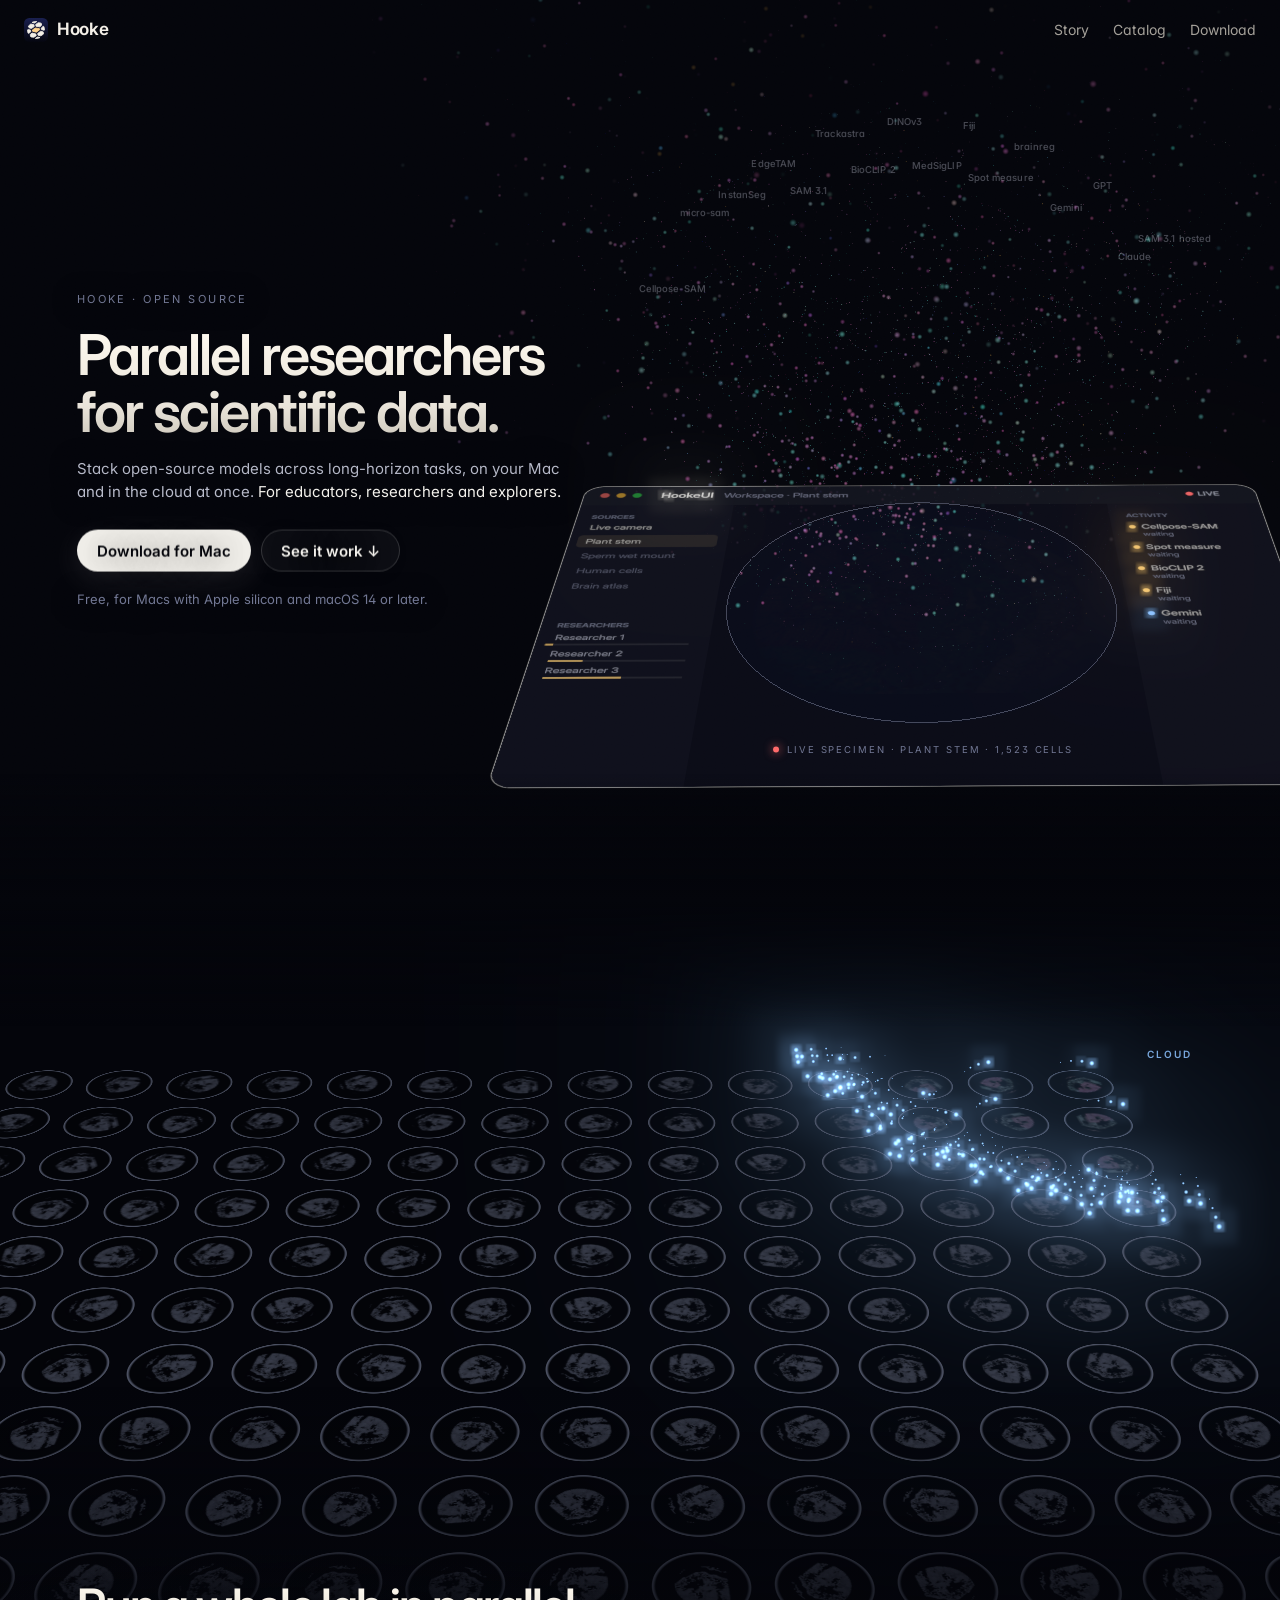
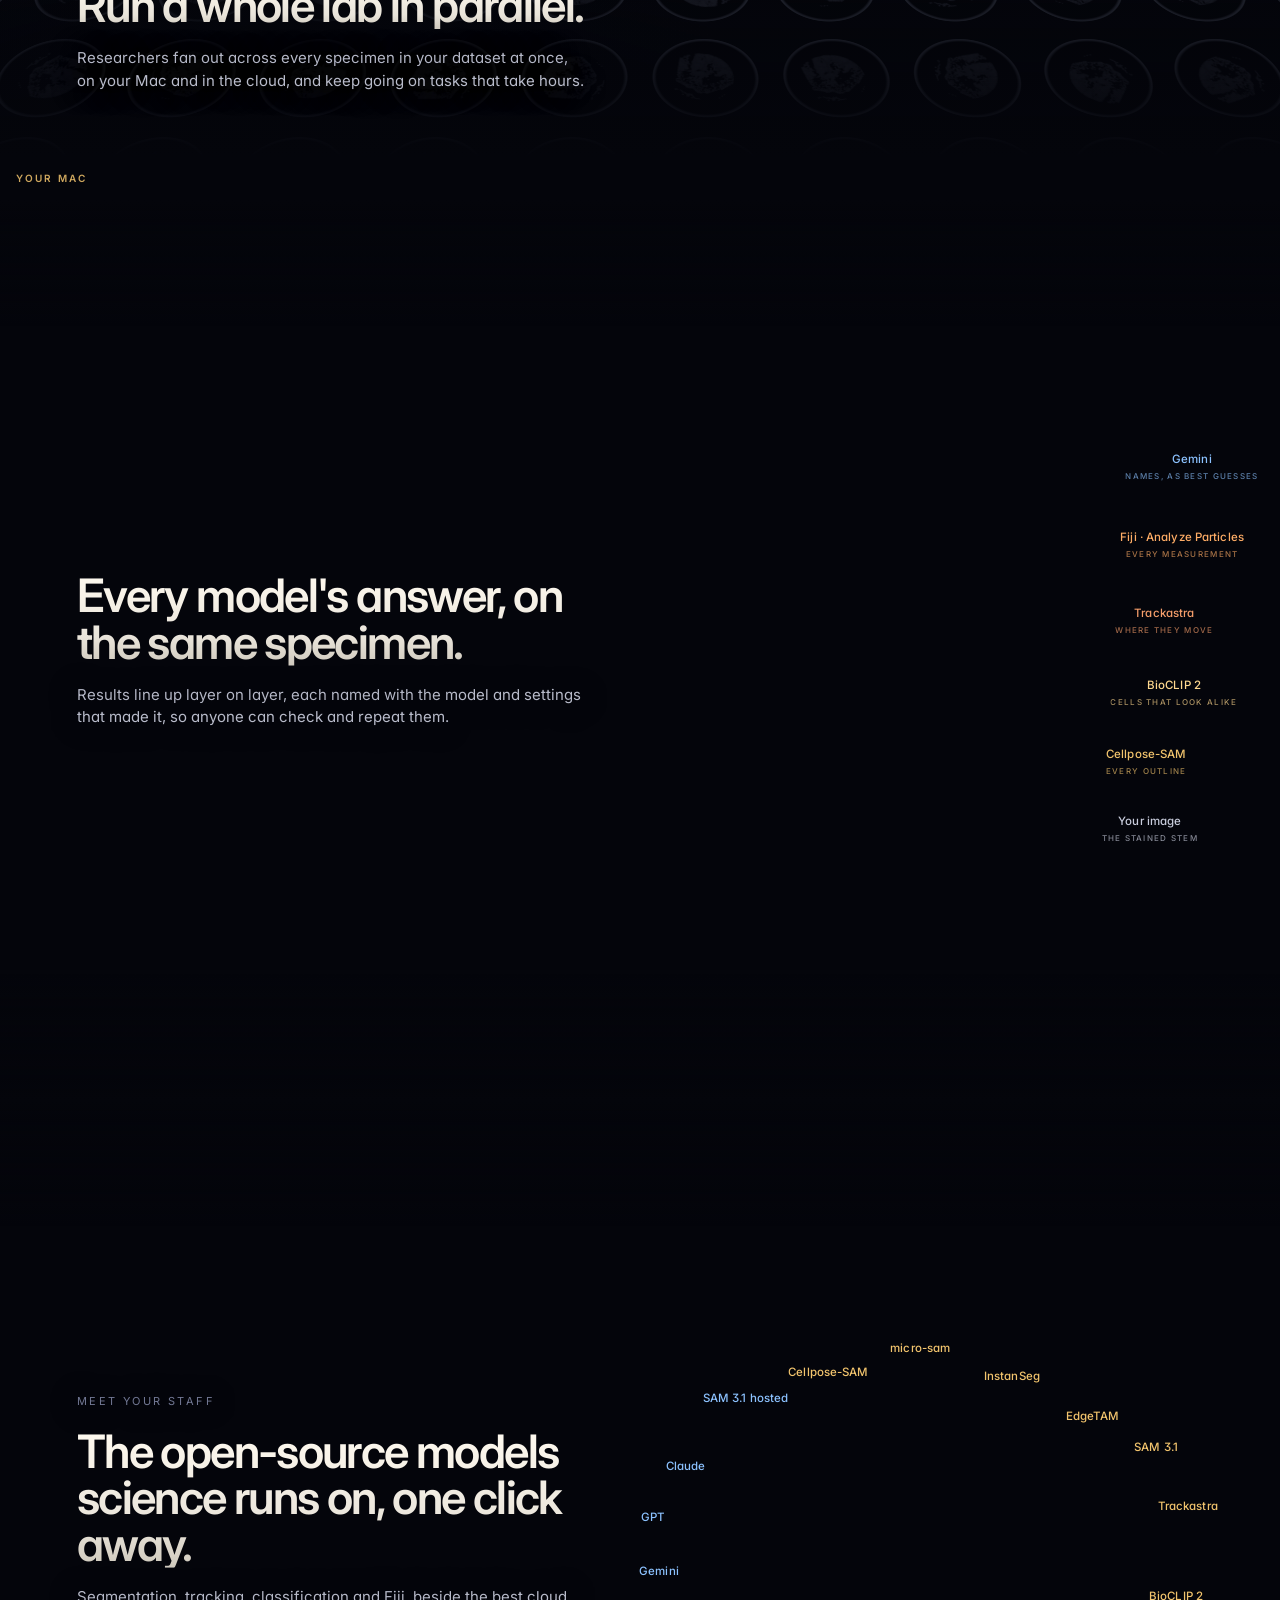
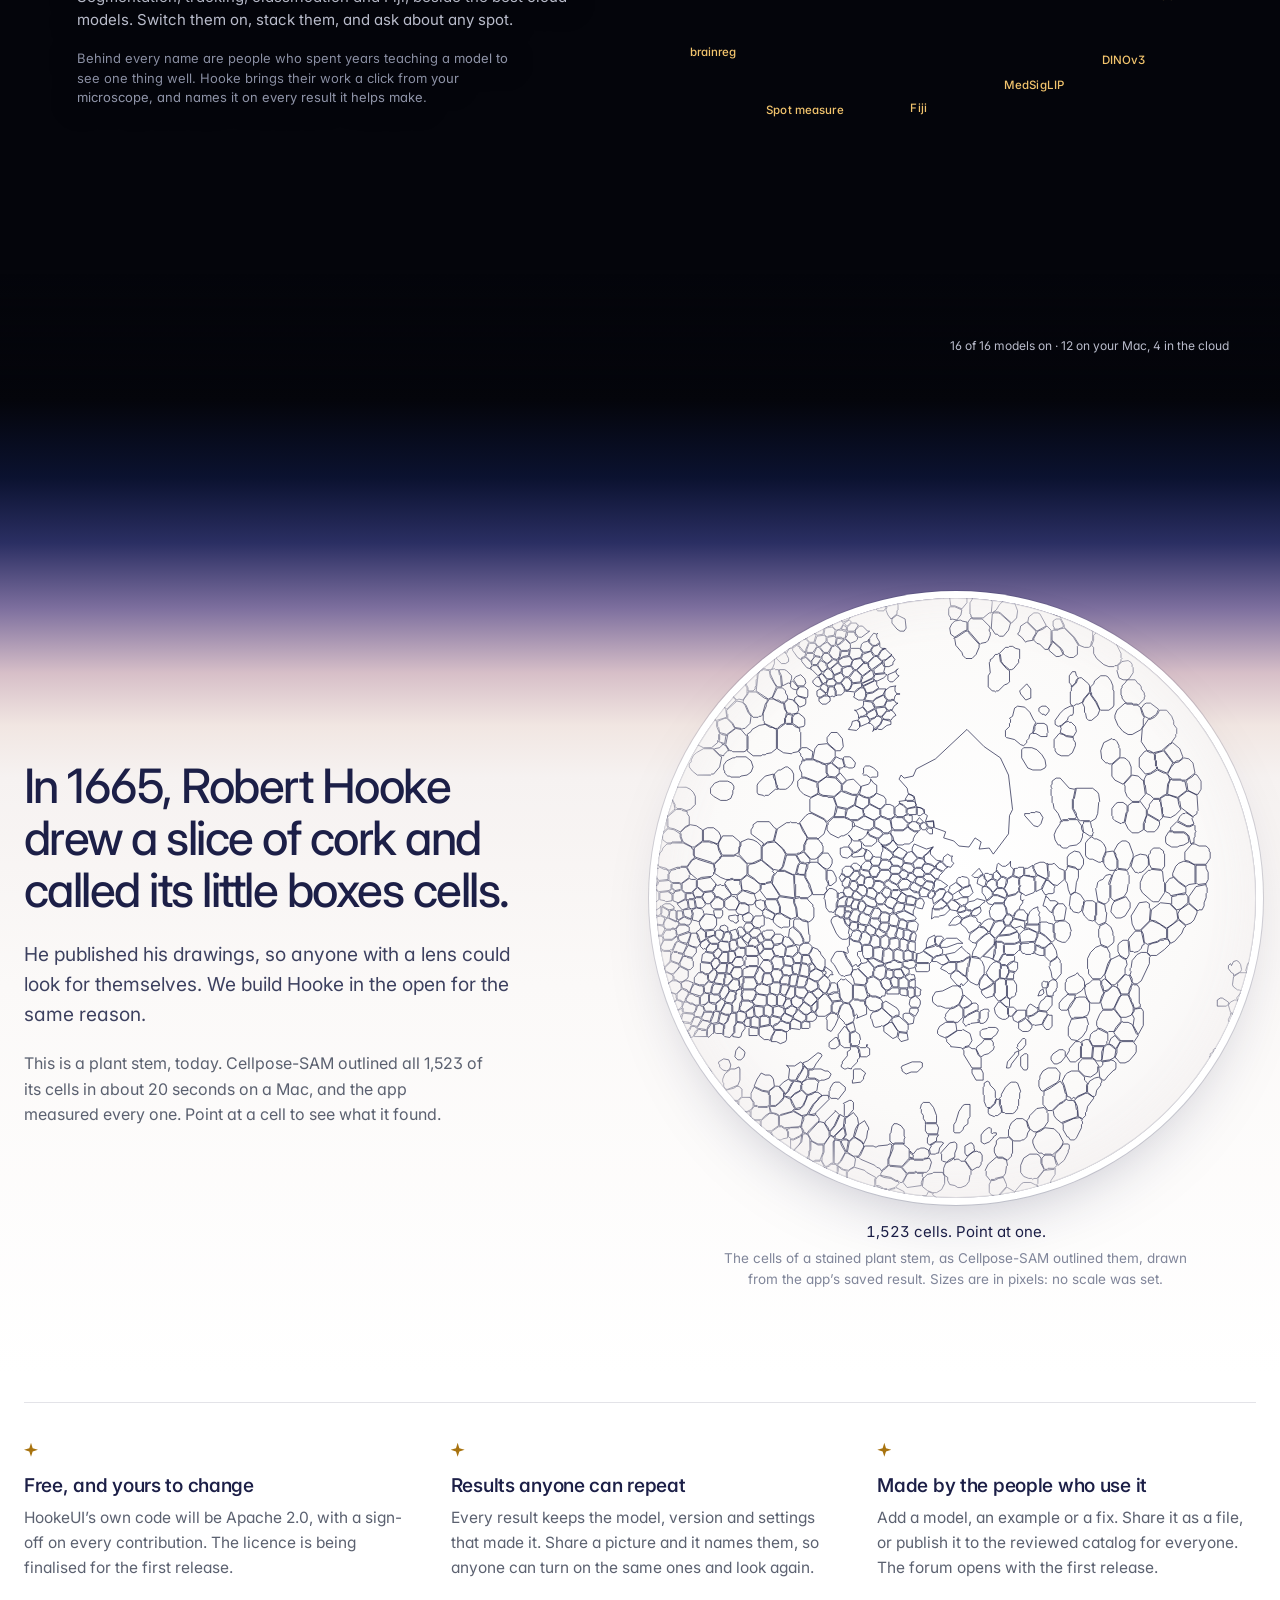
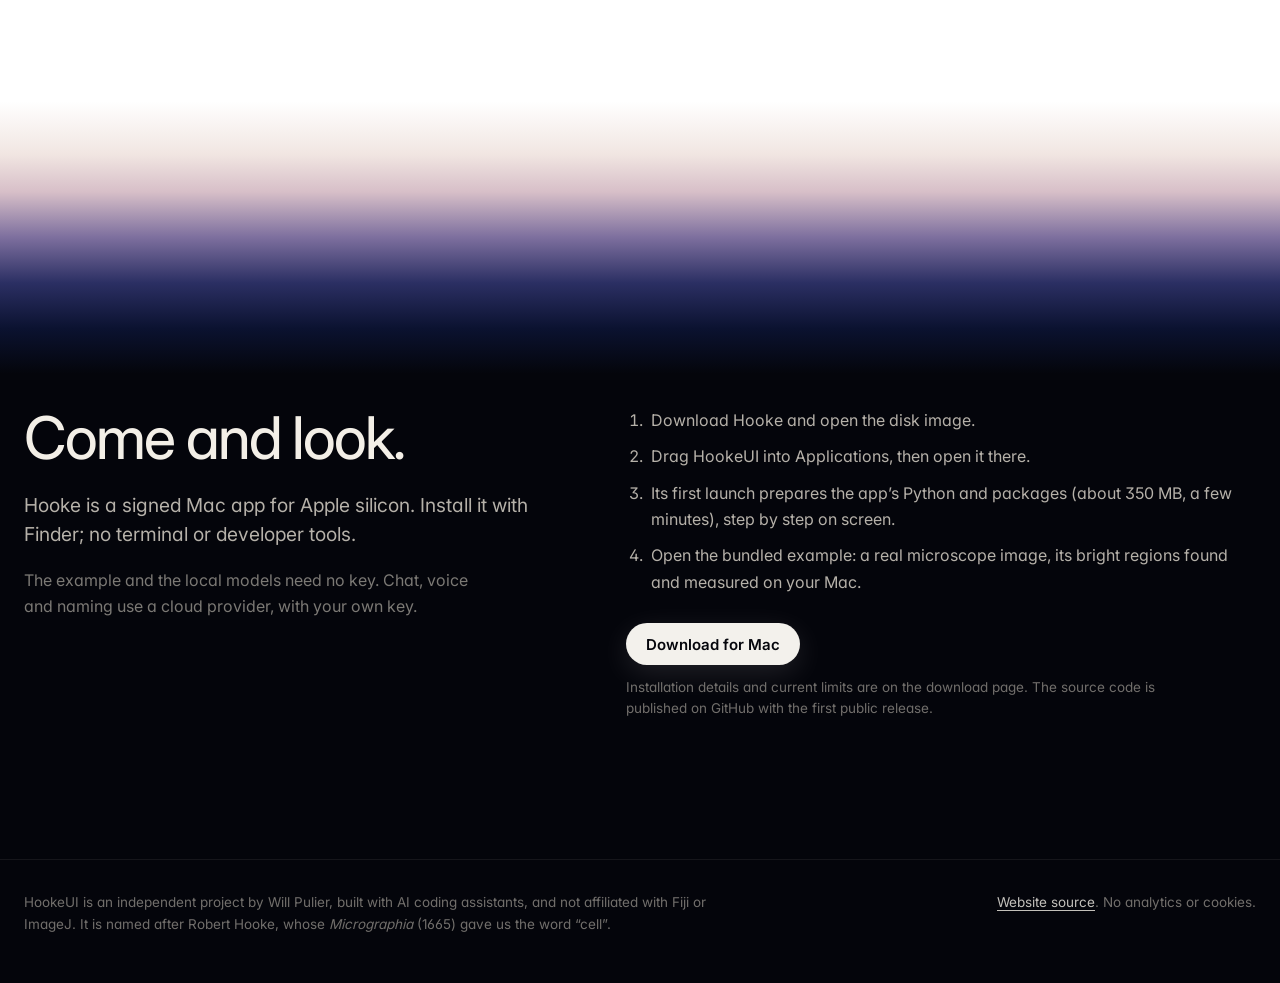
==== commit ab3d55d9: "Home page: phone fixes, Meet your staff in Capabilities, review fixes Phones: the first screen's wor" ====
--- a/index.html
+++ b/index.html
@@ -24,7 +24,7 @@
 <link rel="preload" href="media/sky.json" as="fetch" crossorigin>
 <noscript><style>.chapter .still { display: block; } .chapter .art { display: none; }</style></noscript>
 </head>
-<body>
+<body class="home">
 
 <header class="top on-sky" data-always-dark>
   <div class="wrap top-inner">
@@ -51,7 +51,7 @@
     <div class="words">
       <p class="eyebrow">Hooke · open source</p>
       <h1>Parallel researchers for scientific data.</h1>
-      <p>Stack open-source models across long-horizon tasks, on your Mac and in the cloud at once. <em>For educators, researchers and explorers.</em></p>
+      <p><span class="long">Stack open-source models across long-horizon tasks, on your Mac and in the cloud at once.</span><span class="short">Open-source models, stacked on your Mac and in the cloud.</span> <em>For educators, researchers and explorers.</em></p>
       <div class="actions">
         <a class="button primary" href="download.html" aria-describedby="dl-note">Download for Mac</a>
         <a class="button ghost" href="#researchers">See it work ↓</a>
@@ -84,9 +84,11 @@
     <div class="cap-lens" id="cap-lens"></div>
     <div class="cap-status" id="cap-status" aria-live="polite"></div>
     <img class="still" src="media/home-capabilities.jpg" alt="Models arranged around one specimen, each switched on or off." width="1440" height="900" loading="lazy">
-    <div class="words">
+    <div class="words" id="models">
+      <p class="eyebrow">Meet your staff</p>
       <h2>The open-source models science runs on, one click away.</h2>
       <p>Segmentation, tracking, classification and Fiji, beside the best cloud models. Switch them on, stack them, and ask about any spot.</p>
+      <p class="staff">Behind every name are people who spent years teaching a model to see one thing well. Hooke brings their work a click from your microscope, and names it on every result it helps make.</p>
     </div>
   </section>
 
@@ -125,66 +127,6 @@
   </section>
 
   <section class="end" aria-label="The catalog and how to install">
-  <section class="dusk" id="models" aria-labelledby="models-title">
-    <div class="wrap">
-      <div class="dusk-head">
-        <h2 id="models-title">Meet your staff.</h2>
-        <p class="say">Behind every name are people who spent years teaching a model to see one thing well. Hooke brings their work a click from your microscope, and names it on every result it helps make.</p>
-      </div>
-
-      <div class="atlas">
-        <section class="figure-col" aria-labelledby="k-models">
-          <h3 id="k-models">Models</h3>
-          <p class="where">On your Mac</p>
-          <ul>
-            <li><b>Cellpose-SAM</b> Pachitariu, Rariden, Stringer</li>
-            <li><b>micro-sam</b> Archit, Pape et al.</li>
-            <li><b>SAM 3.1</b> Meta AI</li>
-            <li><b>EdgeTAM</b> Meta Reality Labs</li>
-            <li><b>InstanSeg</b> Goldsborough, Bankhead et al.</li>
-            <li><b>Trackastra</b> Gallusser, Weigert</li>
-            <li><b>DINOv3</b> Meta AI</li>
-            <li><b>BioCLIP 2</b> Imageomics Institute</li>
-          </ul>
-        </section>
-        <section class="figure-col" aria-labelledby="k-fiji">
-          <h3 id="k-fiji">Fiji functions</h3>
-          <p class="where">On your Mac</p>
-          <ul>
-            <li><b>Analyze Particles</b> counts and measures particles</li>
-            <li><b>Gaussian Blur</b> smooths an image</li>
-            <li><b>Subtract Background</b> removes an uneven background</li>
-          </ul>
-          <p class="small">Each runs headless in a pinned Fiji, proven to match the same ImageJ macro.</p>
-        </section>
-        <section class="figure-col" aria-labelledby="k-alg">
-          <h3 id="k-alg">Algorithms</h3>
-          <p class="where">On your Mac</p>
-          <ul>
-            <li><b>Bright objects</b> Otsu threshold and connected regions</li>
-            <li><b>Spot measure</b> spots and their sizes</li>
-            <li><b>Spot shape</b> how round each spot is</li>
-            <li><b>brainreg</b> whole-brain registration, BrainGlobe</li>
-          </ul>
-        </section>
-        <section class="figure-col" aria-labelledby="k-cloud">
-          <h3 id="k-cloud">Cloud models and data</h3>
-          <p class="where">With your key, and on your Mac</p>
-          <ul>
-            <li><b>Gemini</b>, <b>GPT</b>, <b>Claude</b> vision and chat</li>
-            <li><b>SAM 3.1</b> hosted</li>
-            <li><b>Allen mouse brain atlas</b> 25 µm</li>
-          </ul>
-        </section>
-      </div>
-
-      <div class="filling">
-        <h3>The sky keeps filling.</h3>
-        <p>When someone adds an entry, everyone gets it as a catalog update, with no new app. Add your own from a BioImage Model Zoo or Hugging Face link, drop in a Cellpose model you trained, or have an AI assistant draft its adapter, tried in a sandbox before you use it. Each entry keeps its own licence, shown before you turn it on. Please cite the ones you use.</p>
-      </div>
-    </div>
-  </section>
-
   <section class="night-end" id="install" aria-labelledby="install-title">
     <div class="wrap install-grid">
       <div>
--- a/home/home.css
+++ b/home/home.css
@@ -1,9 +1,9 @@
 /* The home page: four full-screen chapters drawn in three.js, then the cork plate and the end. */
 html { background: #04050b; }
 /* The top bar overlays chapter 1 so it fills the first screen (the bar is 60px plus its 1px border), and keeps Story on phones. */
-body:has(#ask) .top { margin-bottom: -61px; background: transparent; border-bottom-color: transparent; }
-body:has(#ask) .top nav a { display: inline; }
-.chapter { position: relative; height: 100svh; overflow: hidden; background: #04050b; color: #f3efe7; }
+body.home .top { margin-bottom: -61px; background: transparent; border-bottom-color: transparent; }
+body.home .top nav a { display: inline; }
+.chapter { position: relative; height: 100vh; height: 100svh; overflow: hidden; background: #04050b; color: #f3efe7; }
 .chapter .art { position: absolute; inset: 0; width: 100%; height: 100%; display: block; touch-action: pan-y; }
 .chapter .still { position: absolute; inset: 0; width: 100%; height: 100%; object-fit: cover; display: none; }
 .chapter.no-art .still { display: block; }
@@ -30,22 +30,30 @@
 .words .eyebrow { color: #727894; font-size: 11px; letter-spacing: .22em; text-transform: uppercase; margin: 0 0 2vh; }
 .words .note { color: #727894; font-size: 13px; }
 .words .actions { margin-top: 3vh; display: flex; gap: 10px; flex-wrap: wrap; }
-.words .button { font-weight: 600; border-radius: 999px; padding: 13px 20px; color: #f3f1ec; background: rgba(255, 255, 255, .04); border: 0; box-shadow: inset 0 0 0 1px rgba(255, 255, 255, .16); backdrop-filter: blur(8px); }
+.words .button { font-weight: 600; border-radius: 999px; padding: 13px 20px; color: #f3f1ec; background: rgba(255, 255, 255, .04); border: 0; box-shadow: inset 0 0 0 1px rgba(255, 255, 255, .16); backdrop-filter: blur(8px); -webkit-backdrop-filter: blur(8px); }
 .words .button.primary { color: #04050b; background: #f3f1ec; box-shadow: 0 8px 30px rgba(243, 241, 236, .12); }
 .words .button:hover { background: rgba(255, 255, 255, .1); }
 .words .button.primary:hover { background: #fff; }
 .words a:focus-visible { outline-color: rgba(243, 239, 231, 0.7); }
+/* The first screen's words rise in by CSS alone, so they show even if a script never runs; later chapters' words are
+   hidden only once the script has seen they are still below the screen, and rise in when they arrive. */
+#ask .words > * { animation: rise 1s cubic-bezier(.2, .7, .1, 1) both; }
+#ask .words > :nth-child(2) { animation-delay: .12s; } #ask .words > :nth-child(3) { animation-delay: .24s; } #ask .words > :nth-child(4) { animation-delay: .36s; } #ask .words > :nth-child(5) { animation-delay: .48s; }
+@keyframes rise { from { opacity: 0; transform: translateY(16px); } }
 .reveal > * { opacity: 0; transform: translateY(16px); transition: opacity 1s cubic-bezier(.2, .7, .1, 1), transform 1s cubic-bezier(.2, .7, .1, 1); }
 .reveal.in > * { opacity: 1; transform: none; }
+.words .short { display: none; }
+.words .note.send { display: block; }
 .reveal.in > :nth-child(2) { transition-delay: .12s; } .reveal.in > :nth-child(3) { transition-delay: .24s; } .reveal.in > :nth-child(4) { transition-delay: .36s; } .reveal.in > :nth-child(5) { transition-delay: .48s; }
-@media (prefers-reduced-motion: reduce) { .reveal > * { opacity: 1; transform: none; transition: none; } .chapter .grain { animation: none; } }
+@media (prefers-reduced-motion: reduce) { .reveal > *, #ask .words > * { opacity: 1; transform: none; transition: none; animation: none; } .chapter .grain, .ask-q .t::after, .first-spec i { animation: none; } }
 
 /* Chapter 1: the question on the specimen, the models' names, the specimen's tag. */
 .first-labels { inset: 0; pointer-events: none; }
 .lbl { position: absolute; left: 0; top: 0; white-space: nowrap; font-size: 11.5px; font-weight: 500; letter-spacing: .01em; color: rgba(185, 188, 203, .4); transition: color .6s, opacity .6s; text-align: center; will-change: transform; }
 .lbl small { display: block; font-size: 8px; letter-spacing: .16em; text-transform: uppercase; opacity: .65; margin-top: 2px; }
-.lbl em { display: block; font-style: normal; font-size: 10px; letter-spacing: 0; color: rgba(214, 216, 226, .72); margin-top: 3px; max-height: 0; opacity: 0; transition: opacity .6s, max-height .6s; }
-.lbl.on em { max-height: 2em; opacity: 1; }
+/* A label's size changes at once when it lights (so placement can measure it); only its colour fades. */
+.lbl em { display: none; font-style: normal; font-size: 10px; letter-spacing: 0; color: rgba(214, 216, 226, .72); margin-top: 3px; }
+.lbl.on em { display: block; }
 .lbl.on.mac { color: #f2c46d; } .lbl.on.cloud { color: #8cc2ff; }
 .lbl:not(.on) { font-size: 9.5px; } .lbl:not(.on) small { display: none; }
 .ask-q { left: 0; top: 0; pointer-events: auto; cursor: pointer; min-width: 280px; max-width: min(460px, 86vw); padding: 11px 16px 12px; border-radius: 16px;
@@ -65,11 +73,11 @@
 @keyframes live { 50% { opacity: .35; } }
 
 /* Chapter 3: the layers a pointed cell lights through. */
-.ws-pick { display: none; max-width: min(280px, calc(100% - 16px)); font-size: 11.5px; line-height: 1.6; color: #b9bccb; background: rgba(10, 12, 22, .62); backdrop-filter: blur(12px); border-radius: 12px; box-shadow: inset 0 0 0 1px rgba(255, 255, 255, .1); padding: 9px 13px; pointer-events: none; }
+.ws-pick { display: none; max-width: min(280px, calc(100% - 16px)); font-size: 11.5px; line-height: 1.6; color: #b9bccb; background: rgba(10, 12, 22, .62); backdrop-filter: blur(12px); -webkit-backdrop-filter: blur(12px); border-radius: 12px; box-shadow: inset 0 0 0 1px rgba(255, 255, 255, .1); padding: 9px 13px; pointer-events: none; }
 .ws-pick b { font-weight: 600; color: #f3f1ec; display: block; margin-bottom: 2px; }
 
 /* Chapter 4: the lens's list of models and the count of models on. */
-.cap-lens { pointer-events: none; font-size: 11.5px; line-height: 1.6; font-weight: 500; background: rgba(10, 12, 22, .62); backdrop-filter: blur(12px); border-radius: 12px; box-shadow: inset 0 0 0 1px rgba(255, 255, 255, .1); padding: 8px 12px; display: none; }
+.cap-lens { pointer-events: none; font-size: 11.5px; line-height: 1.6; font-weight: 500; background: rgba(10, 12, 22, .62); backdrop-filter: blur(12px); -webkit-backdrop-filter: blur(12px); border-radius: 12px; box-shadow: inset 0 0 0 1px rgba(255, 255, 255, .1); padding: 8px 12px; display: none; }
 .lens-ring { pointer-events: none; border-radius: 50%; box-shadow: inset 0 0 0 1px rgba(243, 241, 236, .5), 0 0 30px rgba(243, 241, 236, .08); display: none; }
 .cap-status { right: 4vw; bottom: 5vh; font-size: 12px; color: #b9bccb; text-align: right; pointer-events: none; }
 .cap-status small { display: block; font-size: 10px; letter-spacing: .14em; text-transform: uppercase; color: #727894; margin-top: 4px; }
@@ -78,14 +86,16 @@
 
 .end { background: #04050b; }
 
-@media (max-width: 760px) {
+@media (max-width: 760px) and (orientation: portrait), (max-width: 520px) {
   .chapter { display: flex; flex-direction: column; }
   .words, #researchers .words { position: static; transform: none; max-width: none; padding: 78px 20px 6px; order: -1; }
   .words h1 { font-size: 31px; } .words h2 { font-size: 27px; }
   .words p { font-size: 14px; margin-top: 10px; }
   .words .eyebrow { margin-bottom: 10px; }
   .words .actions { margin-top: 14px; } .words .button { padding: 11px 16px; font-size: 14px; }
-  .words .note { display: none; }
+  .words .note:not(.send) { display: none; }
+  .words .long { display: none; } .words .short { display: inline; }
+  .words .note.send { margin-top: 8px; font-size: 12px; }
   .chapter .art { position: relative; inset: auto; flex: 1; min-height: 0; height: auto; }
   .chapter .still { position: absolute; inset: auto 0 0 0; height: auto; }
   .chapter.no-art .still { position: relative; flex: 1; min-height: 0; height: 0; }
@@ -100,7 +110,7 @@
 .res-tag.mac { color: rgba(242, 196, 109, .85); } .res-tag.cloud { color: rgba(140, 194, 255, .85); }
 .chapter.no-art .res-tag { display: none; }
 #researchers .words::before { content: ""; position: absolute; inset: -30% -25% -30% -40%; z-index: -1; background: radial-gradient(closest-side, rgba(4, 5, 11, .82), rgba(4, 5, 11, 0)); pointer-events: none; }
-@media (max-width: 760px) { #researchers .words::before { display: none; } }
+@media (max-width: 760px) and (orientation: portrait), (max-width: 520px) { #researchers .words::before { display: none; } }
 .ws-lbl, .cap-lbl { z-index: 3; }
 #researchers::after { height: 46vh; background: linear-gradient(0deg, #04050b 10%, rgba(4, 5, 11, .7) 45%, rgba(4, 5, 11, 0)); }
 .cap-lens, .ws-pick { z-index: 5 !important; background: rgba(10, 12, 22, .88); }
@@ -108,5 +118,27 @@
 /* Night into the cork section's morning: a long, soft dawn instead of an edge. */
 #open { position: relative; padding-top: 22vh; background: linear-gradient(180deg, #04050b 0%, #0b1230 6%, #2b2f63 11%, #7d6f9e 16%, #d7bfc8 21%, #f1e6e2 25%, var(--day) 29%, #fbf9f8 45%, #ffffff 75%); }
 /* Clear over the first screen; once the page moves, the bar gets a frosted dark ground so words never run under it. */
-body:has(#ask) .top { transition: background-color .4s, backdrop-filter .4s; }
-body:has(#ask) .top.scrolled { background: rgba(4, 5, 11, .72); backdrop-filter: blur(14px) saturate(140%); -webkit-backdrop-filter: blur(14px) saturate(140%); border-bottom-color: rgba(243, 239, 231, .07); }
+body.home .top { transition: background-color .4s, backdrop-filter .4s; }
+body.home .top.scrolled { background: rgba(4, 5, 11, .72); backdrop-filter: blur(14px) saturate(140%); -webkit-backdrop-filter: blur(14px) saturate(140%); border-bottom-color: rgba(243, 239, 231, .07); }
+
+/* Chapter 4: who made each model, shown when you point at it; the staff paragraph under the claim. */
+.cap-lbl small { display: none; margin-top: 3px; font-size: 9.5px; letter-spacing: .02em; text-transform: none; color: rgba(214, 216, 226, .78); font-weight: 400; }
+.cap-lbl.hot small { display: block; }
+.words p.staff { font-size: clamp(13px, .95vw, 15px); color: #8f94a8; margin-top: 2vh; }
+@media (max-width: 760px) and (orientation: portrait), (max-width: 520px) { .words p.staff { font-size: 12.5px; margin-top: 8px; line-height: 1.45; } .cap-lbl.hot small { display: none; } }
+/* The cork section's morning back into night for the install steps. */
+.end #install { padding-top: 34vh; background: linear-gradient(180deg, #ffffff 0%, #f1e6e2 7%, #d7bfc8 12%, #7d6f9e 18%, #2b2f63 24%, #0b1230 30%, #04050b 36%); }
+/* The install button matches the home page's buttons. */
+.end #install .button { border-radius: 999px; padding: 13px 20px; font-weight: 600; border: 0; }
+.end #install .button.primary { color: #04050b; background: #f3f1ec; box-shadow: 0 8px 30px rgba(243, 241, 236, .12); }
+
+/* A phone on its side: words beside the art, smaller, as on a laptop. */
+@media (max-height: 520px) and (orientation: landscape) {
+  .words { max-width: 42vw; left: 5vw; }
+  .words h1 { font-size: 26px; } .words h2 { font-size: 22px; }
+  .words p { font-size: 13px; margin-top: 8px; } .words p.staff, .words .note { display: none; }
+  .words .eyebrow { margin-bottom: 8px; } .words .actions { margin-top: 12px; } .words .button { padding: 9px 14px; font-size: 13px; }
+  #researchers .words { bottom: 8vh; }
+  .ask-q { min-width: 0; max-width: 48vw; padding: 7px 11px 8px; } .ask-q .t { font-size: 12.5px; } .ask-q .s { display: none; }
+  .lbl small, .lbl em { display: none !important; }
+}
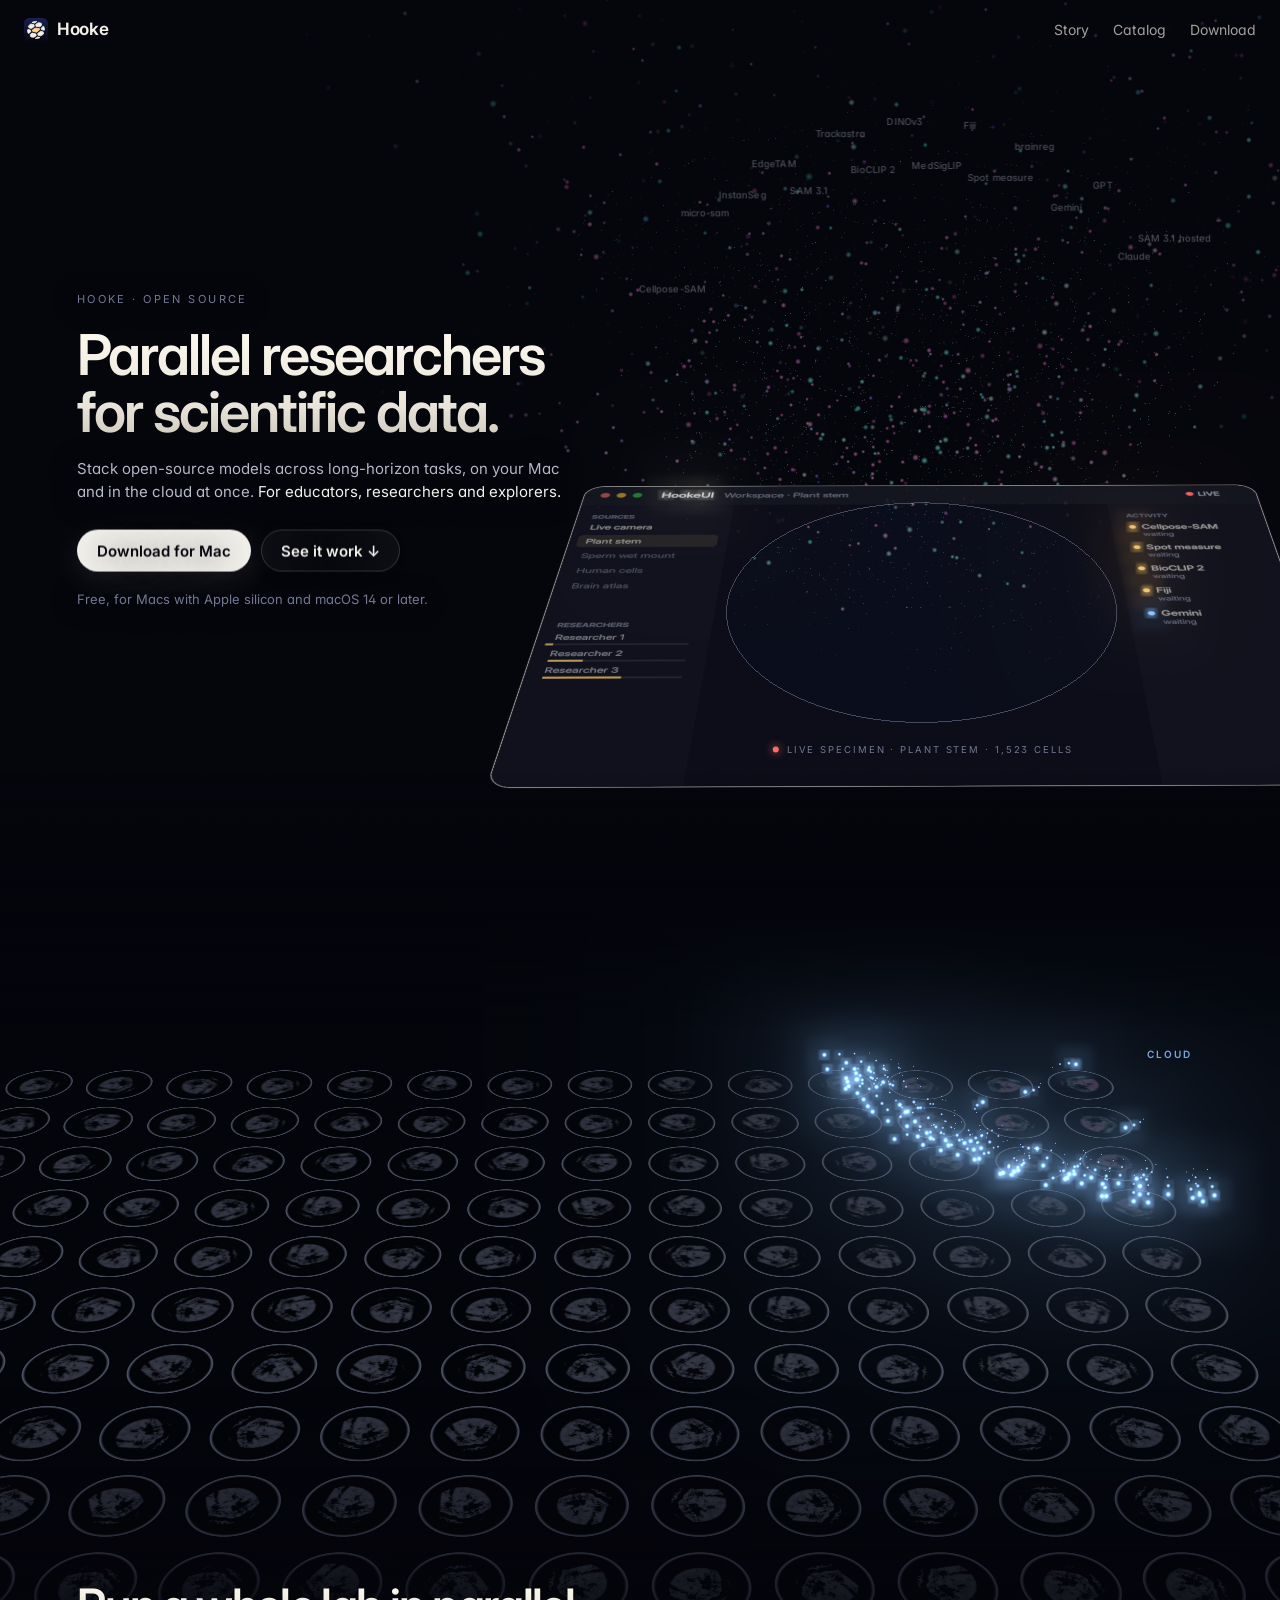
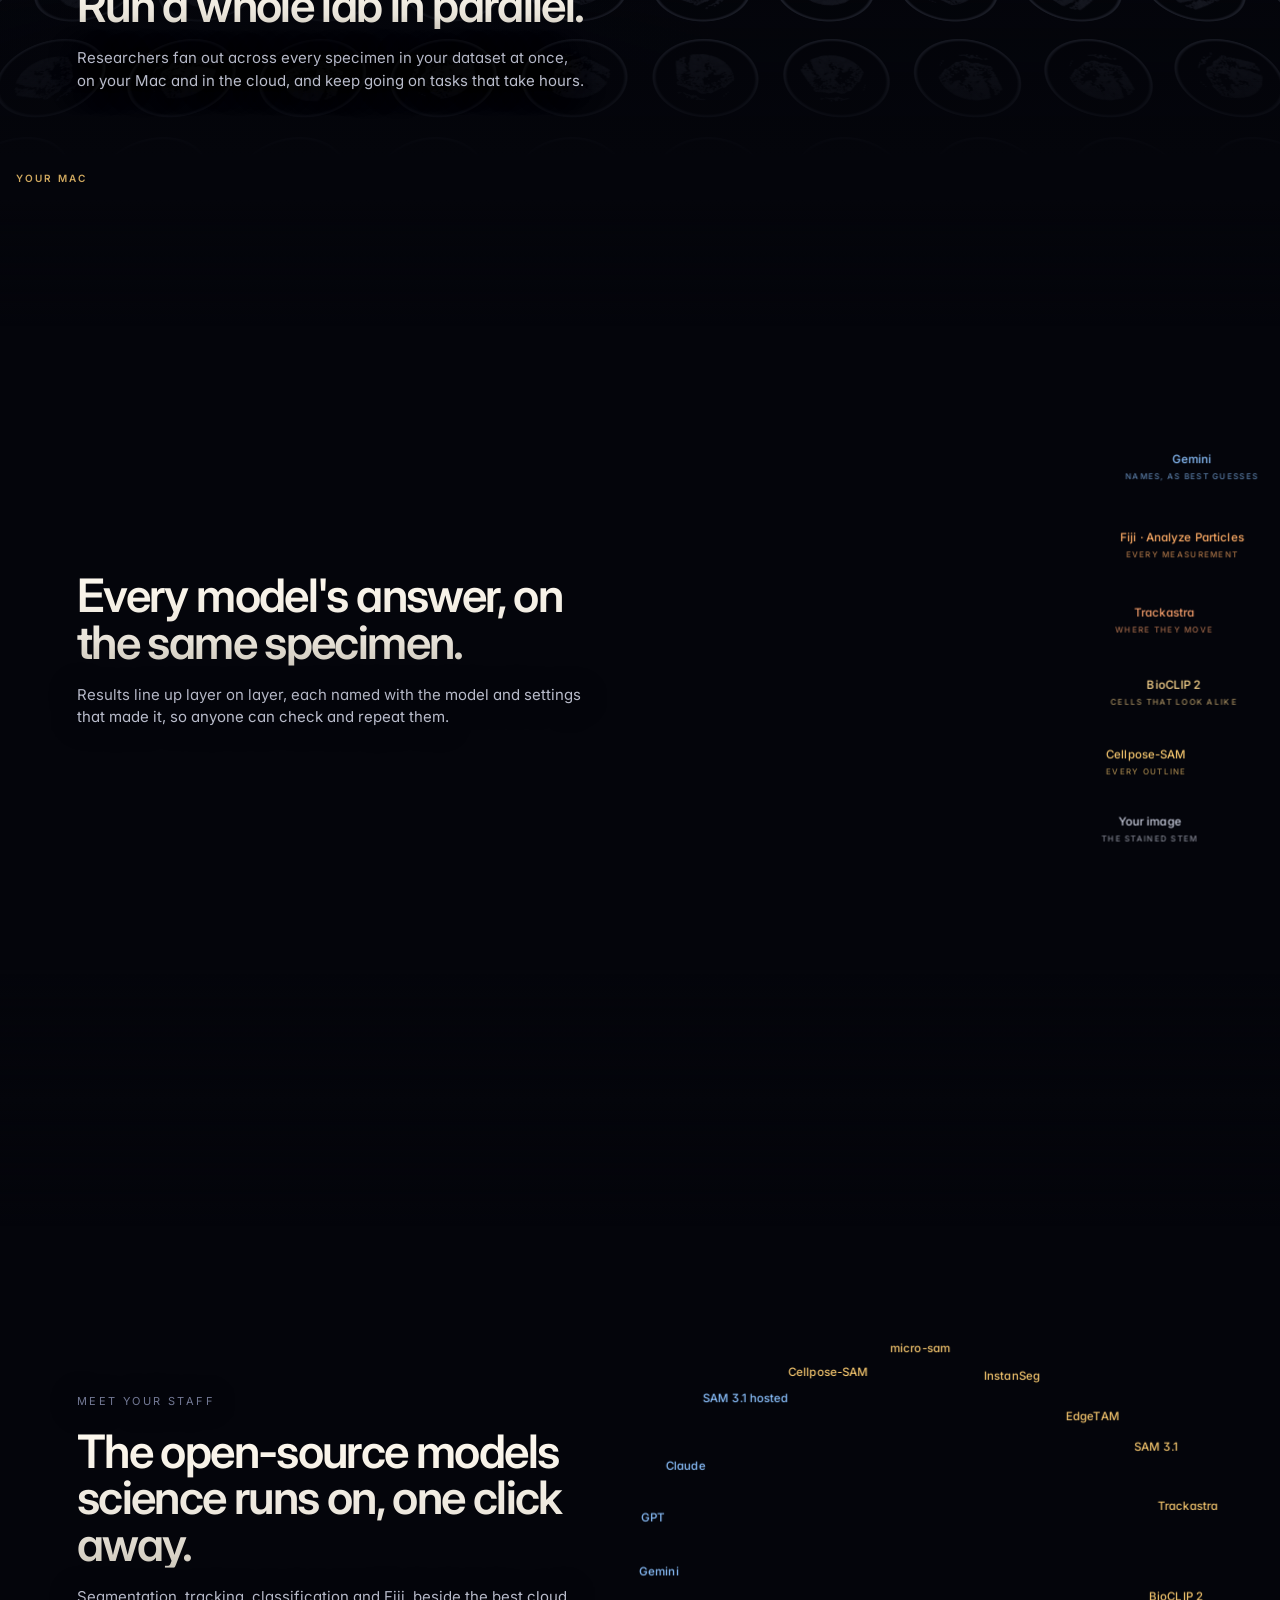
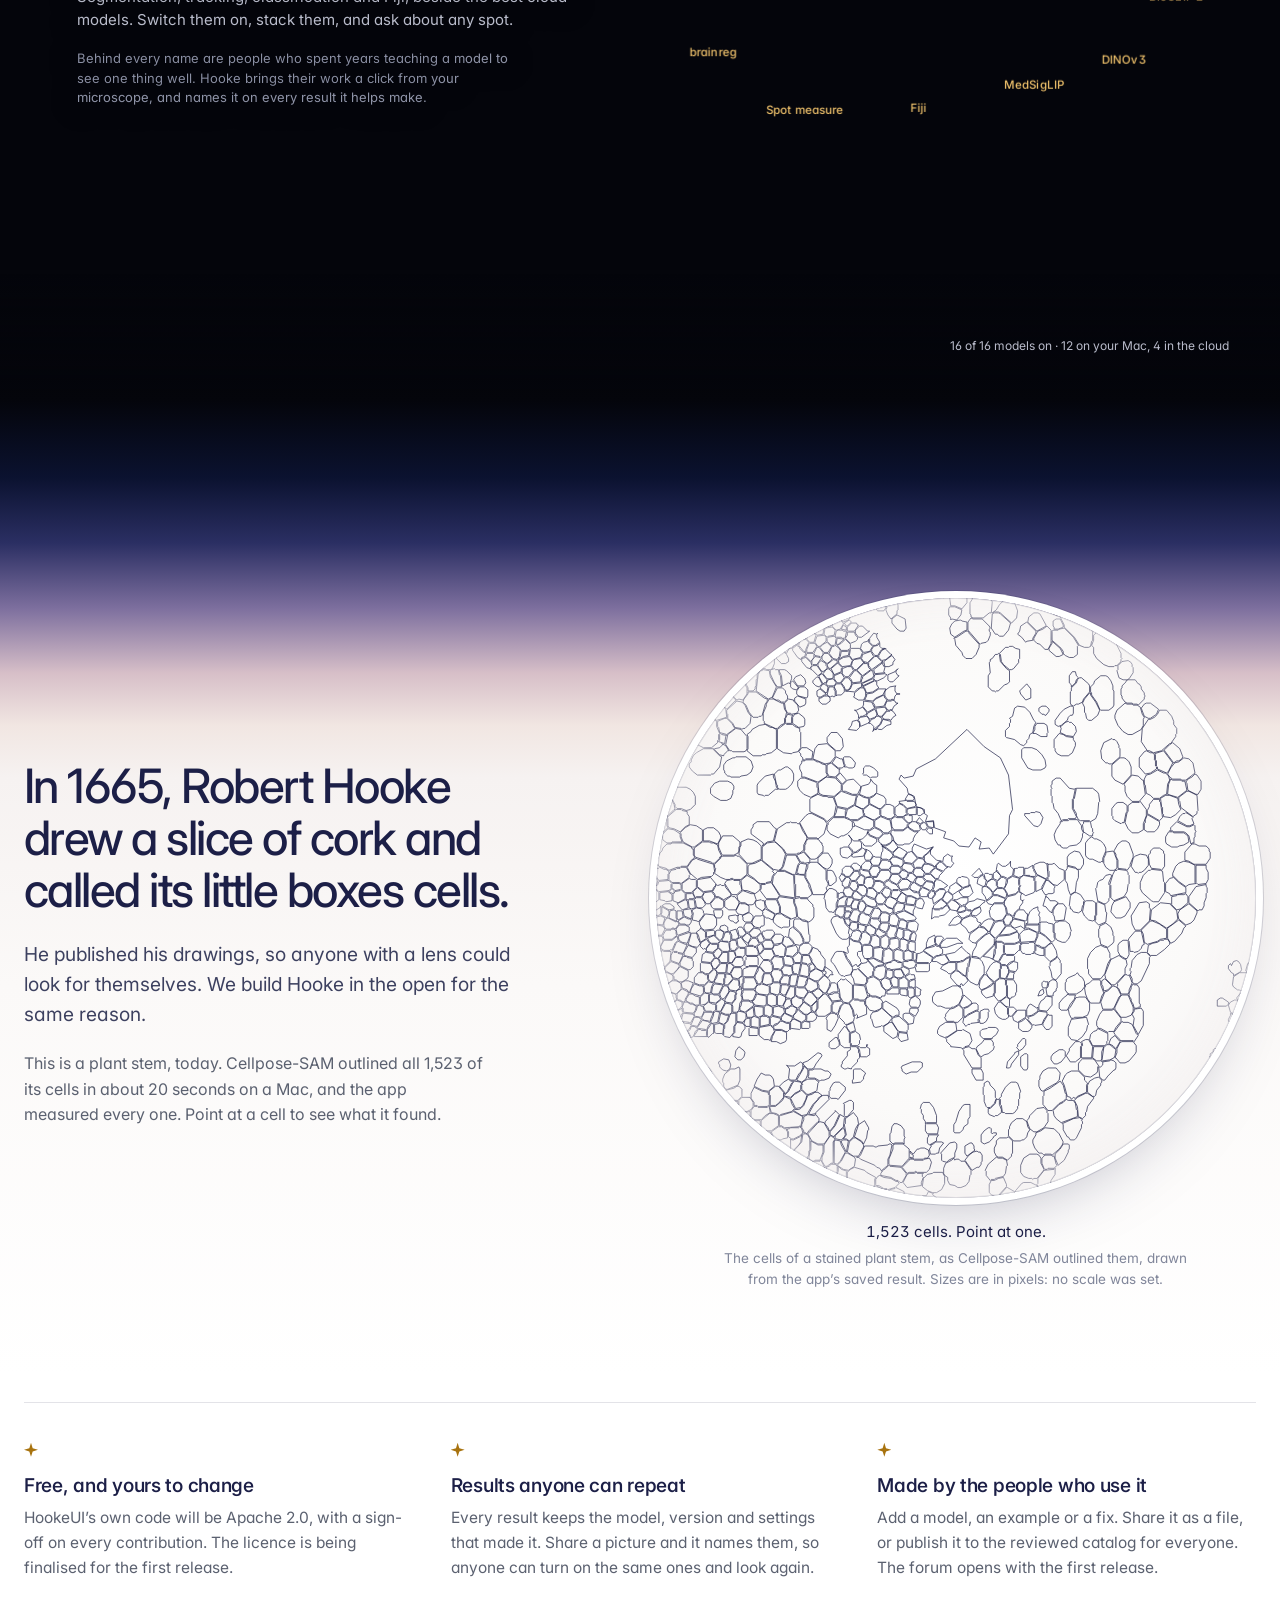
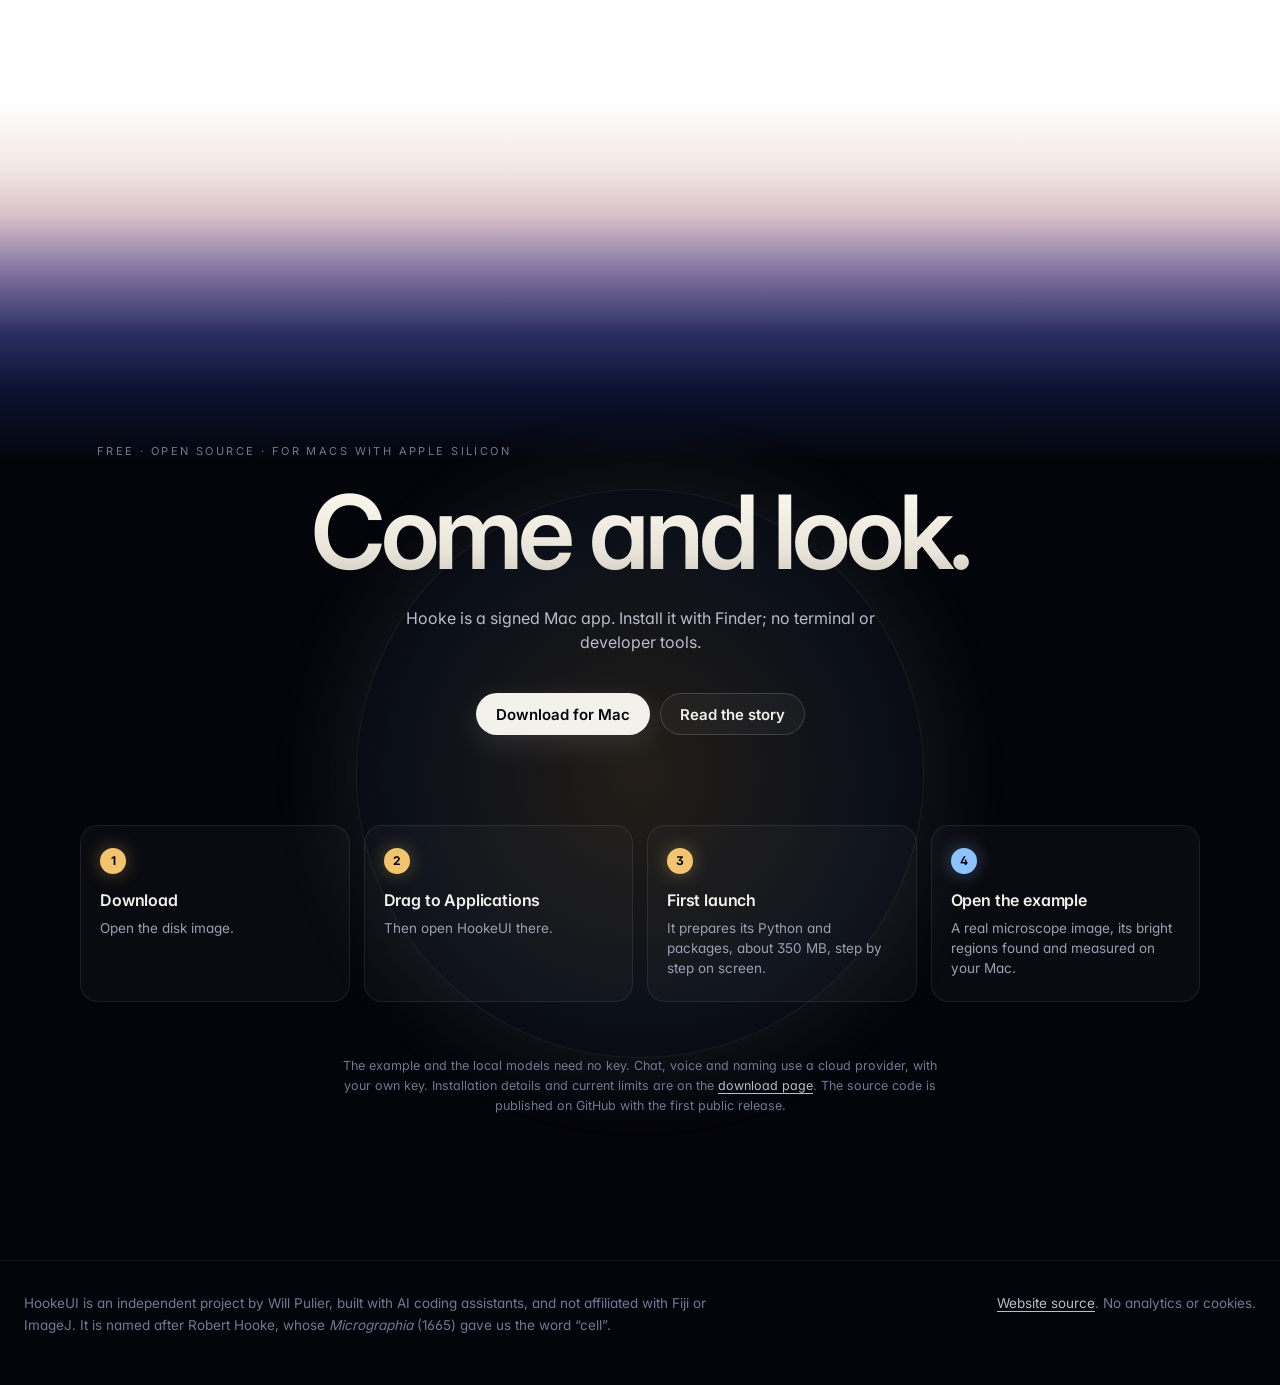
==== commit 5d38ebc9: "Phone art runs up under the words, more models to the sides; a new finale On phones each chapter's a" ====
--- a/index.html
+++ b/index.html
@@ -126,26 +126,24 @@
     </div>
   </section>
 
-  <section class="end" aria-label="The catalog and how to install">
-  <section class="night-end" id="install" aria-labelledby="install-title">
-    <div class="wrap install-grid">
-      <div>
-        <h2 id="install-title">Come and look.</h2>
-        <p class="say">Hooke is a signed Mac app for Apple silicon. Install it with Finder; no terminal or developer tools.</p>
-        <p class="small">The example and the local models need no key. Chat, voice and naming use a cloud provider, with your own key.</p>
+  <section class="finale" id="install" aria-labelledby="install-title">
+    <div class="finale-glow" aria-hidden="true"></div>
+    <div class="finale-inner">
+      <p class="eyebrow">Free · open source · for Macs with Apple silicon</p>
+      <h2 id="install-title">Come and look.</h2>
+      <p class="say">Hooke is a signed Mac app. Install it with Finder; no terminal or developer tools.</p>
+      <div class="actions">
+        <a class="button primary" href="download.html">Download for Mac</a>
+        <a class="button ghost" href="story.html">Read the story</a>
       </div>
-      <div>
-        <ol class="steps">
-          <li>Download Hooke and open the disk image.</li>
-          <li>Drag HookeUI into Applications, then open it there.</li>
-          <li>Its first launch prepares the app’s Python and packages (about 350 MB, a few minutes), step by step on screen.</li>
-          <li>Open the bundled example: a real microscope image, its bright regions found and measured on your Mac.</li>
-        </ol>
-        <div class="actions"><a class="button primary" href="download.html">Download for Mac</a></div>
-        <p class="caption">Installation details and current limits are on the download page. The source code is published on GitHub with the first public release.</p>
-      </div>
+      <ol class="finale-steps">
+        <li><b>1</b><h3>Download</h3><p>Open the disk image.</p></li>
+        <li><b>2</b><h3>Drag to Applications</h3><p>Then open HookeUI there.</p></li>
+        <li><b>3</b><h3>First launch</h3><p>It prepares its Python and packages, about 350 MB, step by step on screen.</p></li>
+        <li><b>4</b><h3>Open the example</h3><p>A real microscope image, its bright regions found and measured on your Mac.</p></li>
+      </ol>
+      <p class="fine">The example and the local models need no key. Chat, voice and naming use a cloud provider, with your own key. Installation details and current limits are on the <a href="download.html">download page</a>. The source code is published on GitHub with the first public release.</p>
     </div>
-  </section>
   </section>
 </main>
 
--- a/home/home.css
+++ b/home/home.css
@@ -30,10 +30,10 @@
 .words .eyebrow { color: #727894; font-size: 11px; letter-spacing: .22em; text-transform: uppercase; margin: 0 0 2vh; }
 .words .note { color: #727894; font-size: 13px; }
 .words .actions { margin-top: 3vh; display: flex; gap: 10px; flex-wrap: wrap; }
-.words .button { font-weight: 600; border-radius: 999px; padding: 13px 20px; color: #f3f1ec; background: rgba(255, 255, 255, .04); border: 0; box-shadow: inset 0 0 0 1px rgba(255, 255, 255, .16); backdrop-filter: blur(8px); -webkit-backdrop-filter: blur(8px); }
-.words .button.primary { color: #04050b; background: #f3f1ec; box-shadow: 0 8px 30px rgba(243, 241, 236, .12); }
-.words .button:hover { background: rgba(255, 255, 255, .1); }
-.words .button.primary:hover { background: #fff; }
+.words .button, .finale .button { font-weight: 600; border-radius: 999px; padding: 13px 20px; color: #f3f1ec; background: rgba(255, 255, 255, .04); border: 0; box-shadow: inset 0 0 0 1px rgba(255, 255, 255, .16); backdrop-filter: blur(8px); -webkit-backdrop-filter: blur(8px); }
+.words .button.primary, .finale .button.primary { color: #04050b; background: #f3f1ec; box-shadow: 0 8px 30px rgba(243, 241, 236, .12); }
+.words .button:hover, .finale .button:hover { background: rgba(255, 255, 255, .1); }
+.words .button.primary:hover, .finale .button.primary:hover { background: #fff; }
 .words a:focus-visible { outline-color: rgba(243, 239, 231, 0.7); }
 /* The first screen's words rise in by CSS alone, so they show even if a script never runs; later chapters' words are
    hidden only once the script has seen they are still below the screen, and rise in when they arrive. */
@@ -87,18 +87,19 @@
 .end { background: #04050b; }
 
 @media (max-width: 760px) and (orientation: portrait), (max-width: 520px) {
-  .chapter { display: flex; flex-direction: column; }
-  .words, #researchers .words { position: static; transform: none; max-width: none; padding: 78px 20px 6px; order: -1; }
+  /* Phones: the art fills the chapter and the words sit over its top on a ground that fades into it, so the glow runs
+     up under them instead of stopping at an edge. */
+  .chapter { display: block; }
+  .words, #researchers .words { position: absolute; top: 0; left: 0; right: 0; bottom: auto; transform: none; max-width: none; padding: 78px 20px 26px;
+    background: linear-gradient(180deg, #04050b 0%, rgba(4, 5, 11, .94) 62%, rgba(4, 5, 11, .6) 84%, rgba(4, 5, 11, 0) 100%); }
   .words h1 { font-size: 31px; } .words h2 { font-size: 27px; }
   .words p { font-size: 14px; margin-top: 10px; }
   .words .eyebrow { margin-bottom: 10px; }
-  .words .actions { margin-top: 14px; } .words .button { padding: 11px 16px; font-size: 14px; }
+  .words .actions { margin-top: 14px; } .words .button, .finale .button { padding: 11px 16px; font-size: 14px; }
   .words .note:not(.send) { display: none; }
   .words .long { display: none; } .words .short { display: inline; }
   .words .note.send { margin-top: 8px; font-size: 12px; }
-  .chapter .art { position: relative; inset: auto; flex: 1; min-height: 0; height: auto; }
-  .chapter .still { position: absolute; inset: auto 0 0 0; height: auto; }
-  .chapter.no-art .still { position: relative; flex: 1; min-height: 0; height: 0; }
+  #ask::before { display: none; }
   .ask-q { min-width: 0; max-width: 78vw; padding: 8px 12px 9px; border-radius: 13px; }
   .ask-q .k { font-size: 8.5px; } .ask-q .t { font-size: 13px; margin-top: 3px; } .ask-q .s { font-size: 10px; margin-top: 4px; }
   .lbl { font-size: 11px; } .lbl small, .lbl em { display: none !important; }
@@ -126,19 +127,42 @@
 .cap-lbl.hot small { display: block; }
 .words p.staff { font-size: clamp(13px, .95vw, 15px); color: #8f94a8; margin-top: 2vh; }
 @media (max-width: 760px) and (orientation: portrait), (max-width: 520px) { .words p.staff { font-size: 12.5px; margin-top: 8px; line-height: 1.45; } .cap-lbl.hot small { display: none; } }
-/* The cork section's morning back into night for the install steps. */
-.end #install { padding-top: 34vh; background: linear-gradient(180deg, #ffffff 0%, #f1e6e2 7%, #d7bfc8 12%, #7d6f9e 18%, #2b2f63 24%, #0b1230 30%, #04050b 36%); }
-/* The install button matches the home page's buttons. */
-.end #install .button { border-radius: 999px; padding: 13px 20px; font-weight: 600; border: 0; }
-.end #install .button.primary { color: #04050b; background: #f3f1ec; box-shadow: 0 8px 30px rgba(243, 241, 236, .12); }
 
 /* A phone on its side: words beside the art, smaller, as on a laptop. */
 @media (max-height: 520px) and (orientation: landscape) {
   .words { max-width: 42vw; left: 5vw; }
   .words h1 { font-size: 26px; } .words h2 { font-size: 22px; }
   .words p { font-size: 13px; margin-top: 8px; } .words p.staff, .words .note { display: none; }
-  .words .eyebrow { margin-bottom: 8px; } .words .actions { margin-top: 12px; } .words .button { padding: 9px 14px; font-size: 13px; }
+  .words .eyebrow { margin-bottom: 8px; } .words .actions { margin-top: 12px; } .words .button, .finale .button { padding: 9px 14px; font-size: 13px; }
   #researchers .words { bottom: 8vh; }
   .ask-q { min-width: 0; max-width: 48vw; padding: 7px 11px 8px; } .ask-q .t { font-size: 12.5px; } .ask-q .s { display: none; }
   .lbl small, .lbl em { display: none !important; }
 }
+
+/* The finale: morning back into night, an eyepiece of light behind one large line, the steps as four quiet cards. */
+.finale { position: relative; overflow: hidden; text-align: center; color: #f3f1ec; padding: 38vh 6vw 16vh;
+  background: linear-gradient(180deg, #ffffff 0%, #f1e6e2 6%, #d7bfc8 10%, #7d6f9e 15%, #2b2f63 20%, #0b1230 25%, #04050b 31%); }
+.finale-glow { position: absolute; left: 50%; top: 58%; width: min(980px, 150vw); aspect-ratio: 1; transform: translate(-50%, -50%); border-radius: 50%; pointer-events: none;
+  background: radial-gradient(closest-side, rgba(242, 196, 109, .13), rgba(140, 194, 255, .06) 48%, rgba(4, 5, 11, 0) 72%); }
+.finale-glow::after { content: ""; position: absolute; inset: 21%; border-radius: 50%; box-shadow: inset 0 0 0 1px rgba(243, 241, 236, .07), 0 0 120px rgba(242, 196, 109, .05); }
+.finale-inner { position: relative; max-width: 1120px; margin: 0 auto; }
+.finale .eyebrow { color: #727894; font-size: 11px; letter-spacing: .22em; text-transform: uppercase; margin: 0 0 2.4vh; }
+.finale h2 { margin: 0; font-size: clamp(48px, 8vw, 132px); line-height: .98; font-weight: 600; letter-spacing: -0.045em;
+  background: linear-gradient(180deg, #fffaf0 0%, #e9e4da 70%, #cfc9bd 100%); -webkit-background-clip: text; background-clip: text; color: transparent; }
+.finale .say { max-width: 32em; margin: 2.6vh auto 0; color: #b9bccb; font-size: clamp(15px, 1.25vw, 19px); line-height: 1.5; }
+.finale .actions { margin-top: 4.4vh; display: flex; gap: 10px; justify-content: center; flex-wrap: wrap; }
+.finale .note.send { margin-top: 10px; color: #727894; font-size: 12px; }
+.finale-steps { list-style: none; padding: 0; margin: 10vh 0 0; display: grid; grid-template-columns: repeat(4, minmax(0, 1fr)); gap: 14px; text-align: left; }
+.finale-steps li { padding: 22px 20px 24px; border-radius: 18px; background: rgba(255, 255, 255, .025); box-shadow: inset 0 0 0 1px rgba(255, 255, 255, .08); }
+.finale-steps b { display: inline-grid; place-items: center; width: 26px; height: 26px; border-radius: 50%; font-size: 12px; font-weight: 700; color: #04050b; background: #f2c46d; box-shadow: 0 0 18px rgba(242, 196, 109, .35); }
+.finale-steps li:nth-child(4) b { background: #8cc2ff; box-shadow: 0 0 18px rgba(140, 194, 255, .35); }
+.finale-steps h3 { margin: 16px 0 6px; font-size: 16px; font-weight: 600; letter-spacing: -0.01em; color: #f3f1ec; }
+.finale-steps p { margin: 0; font-size: 13.5px; line-height: 1.5; color: #9a9fb3; }
+.finale .fine { margin: 6vh auto 0; max-width: 48em; font-size: 12.5px; line-height: 1.6; color: #727894; }
+.finale .fine a { color: #b9bccb; }
+@media (max-width: 860px) { .finale-steps { grid-template-columns: repeat(2, minmax(0, 1fr)); } }
+@media (max-width: 520px) { .finale { padding: 30vh 20px 12vh; } .finale-steps { grid-template-columns: 1fr; margin-top: 7vh; } .finale-steps li { display: grid; grid-template-columns: 26px 1fr; column-gap: 14px; padding: 18px; } .finale-steps h3 { margin: 2px 0 4px; } .finale-steps p { grid-column: 2; } }
+/* The footer, in the finale's night. */
+body.home .foot { background: #04050b; border-top: 1px solid rgba(243, 241, 236, .06); color: #727894; }
+body.home .foot a { color: #b9bccb; }
+.finale .eyebrow { display: block; text-align: center; }
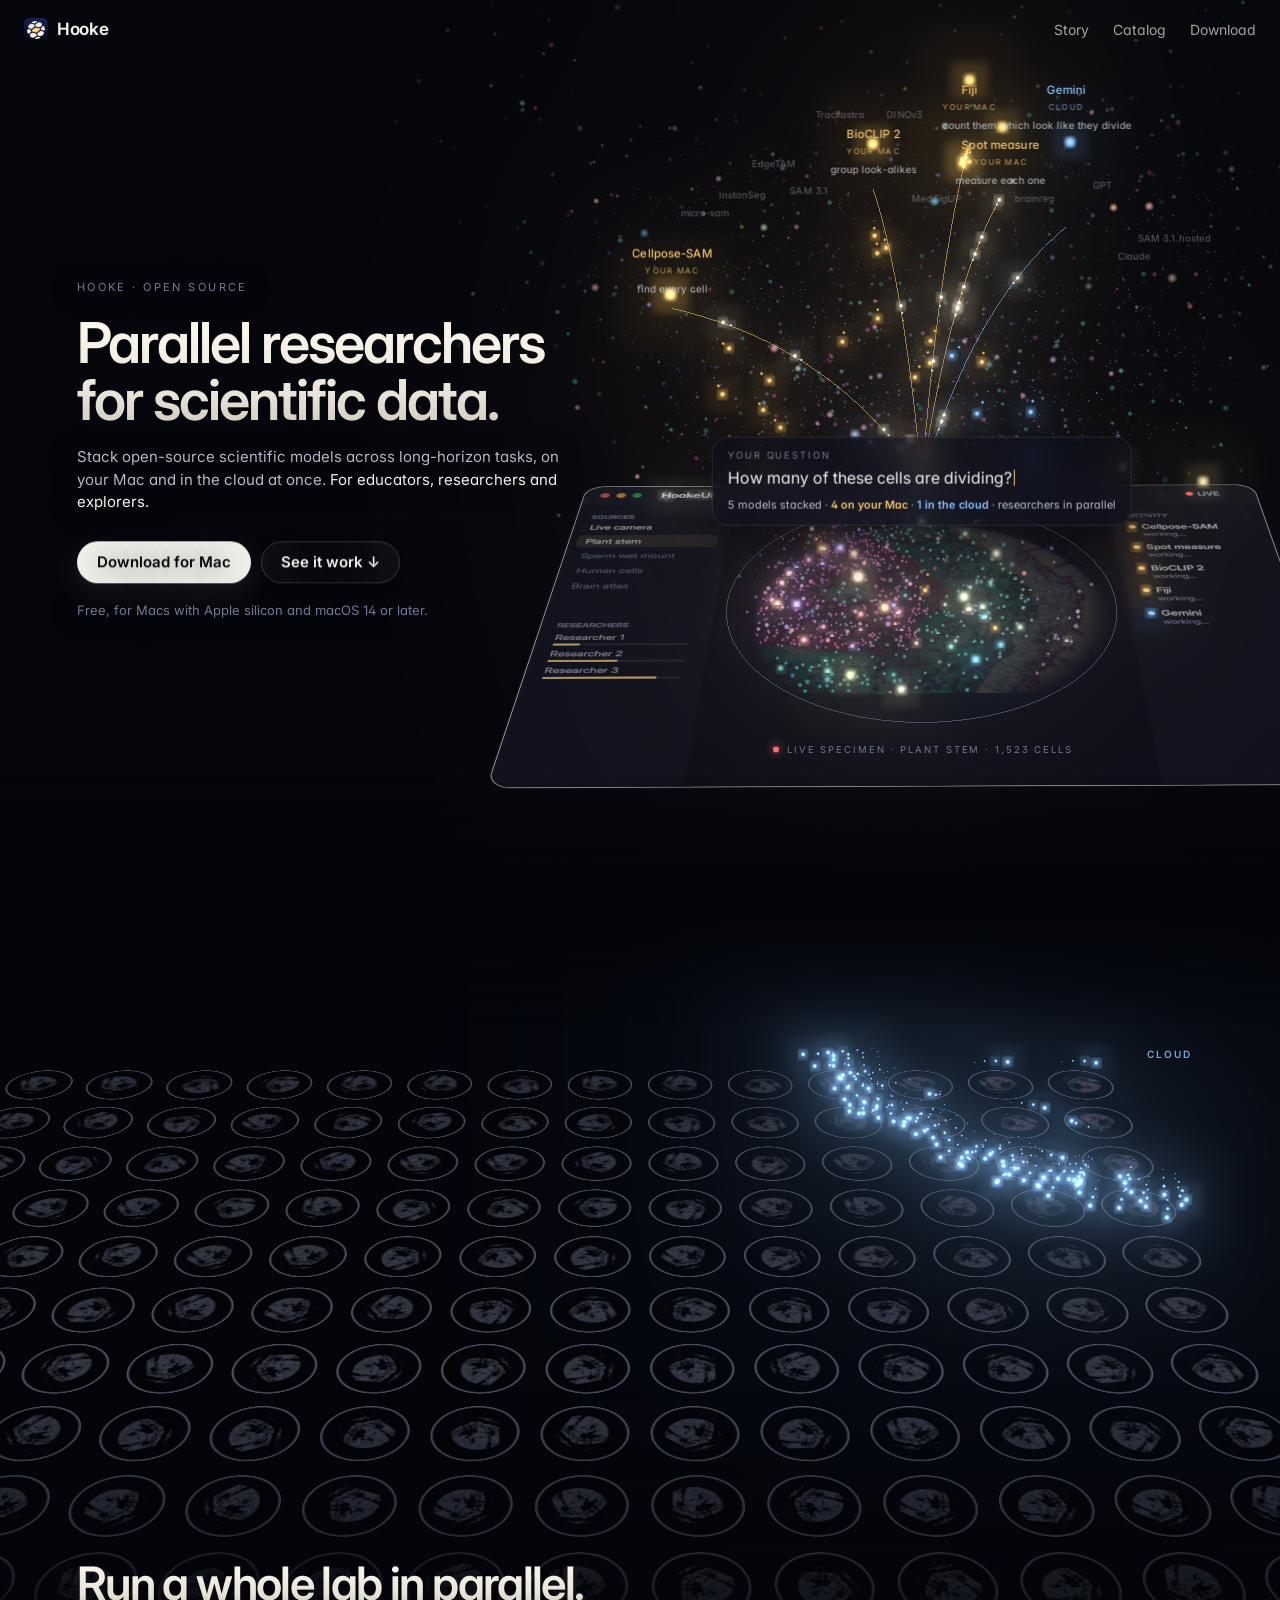
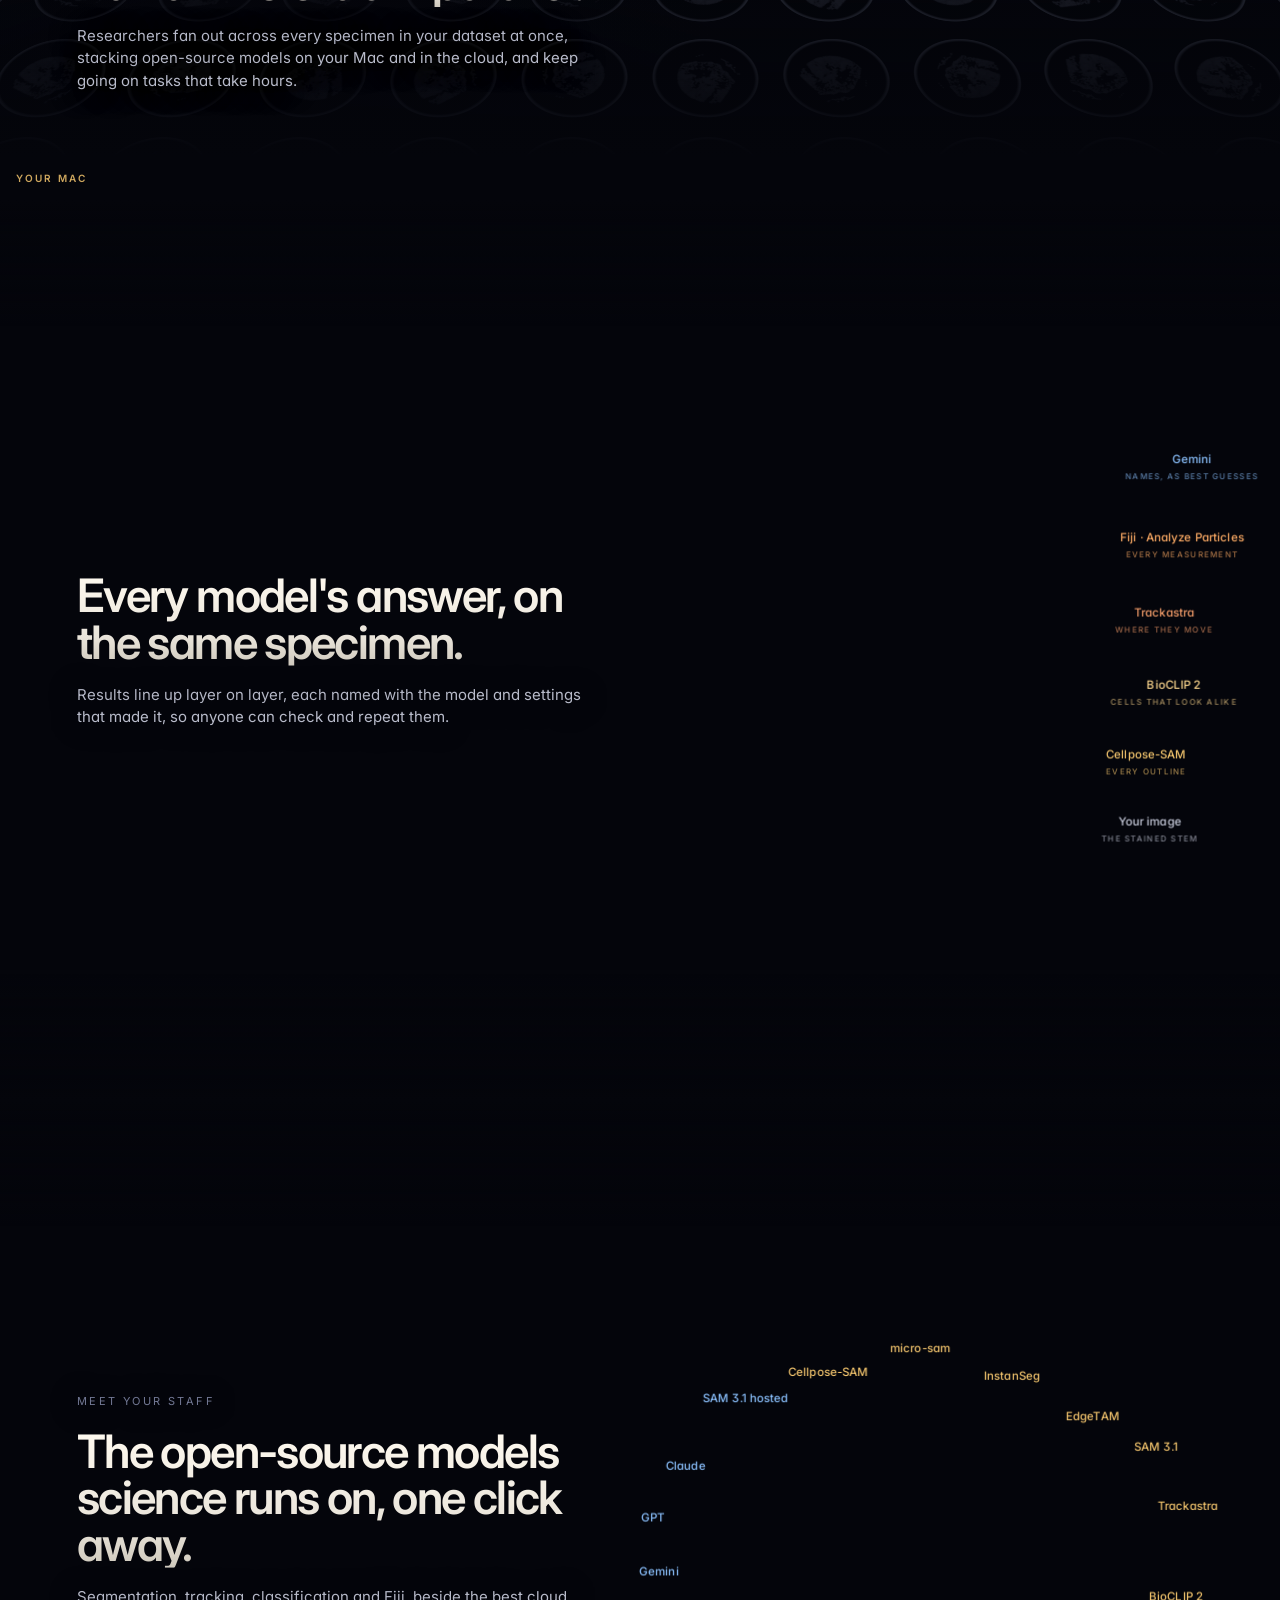
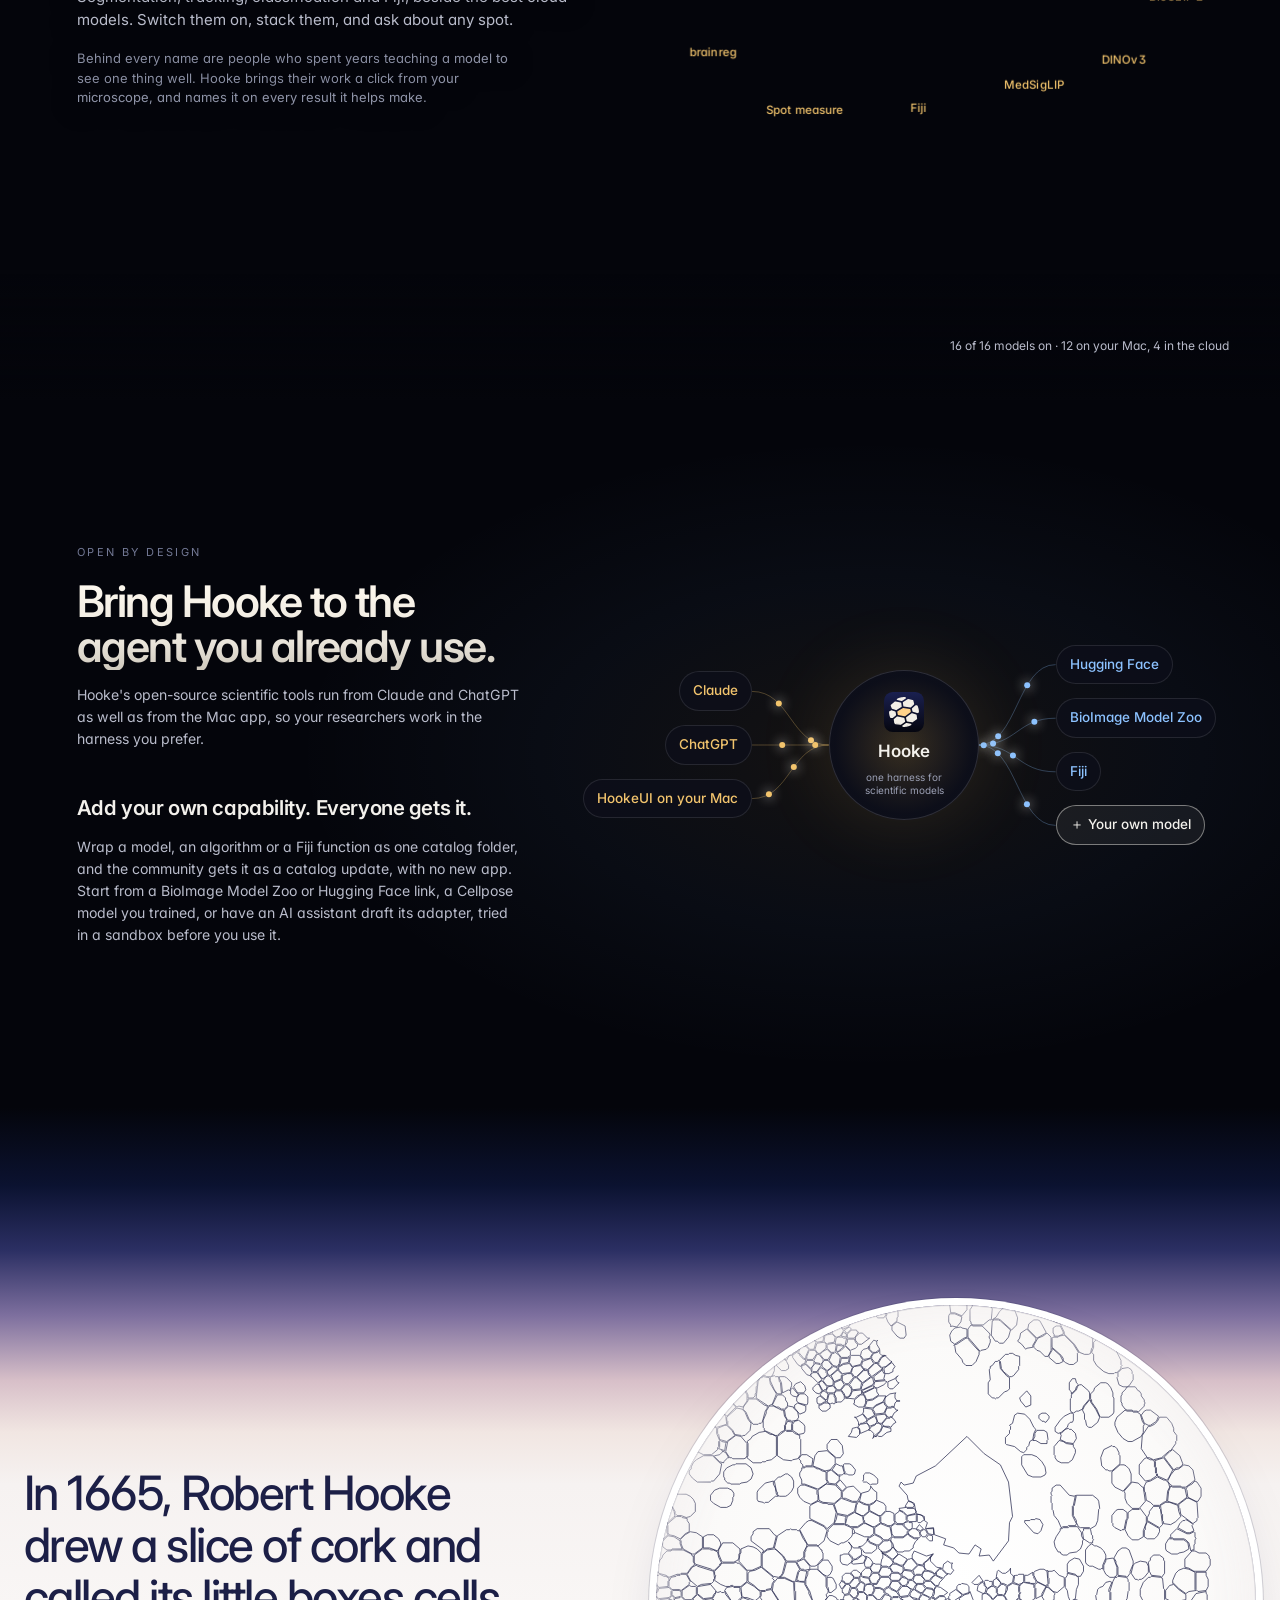
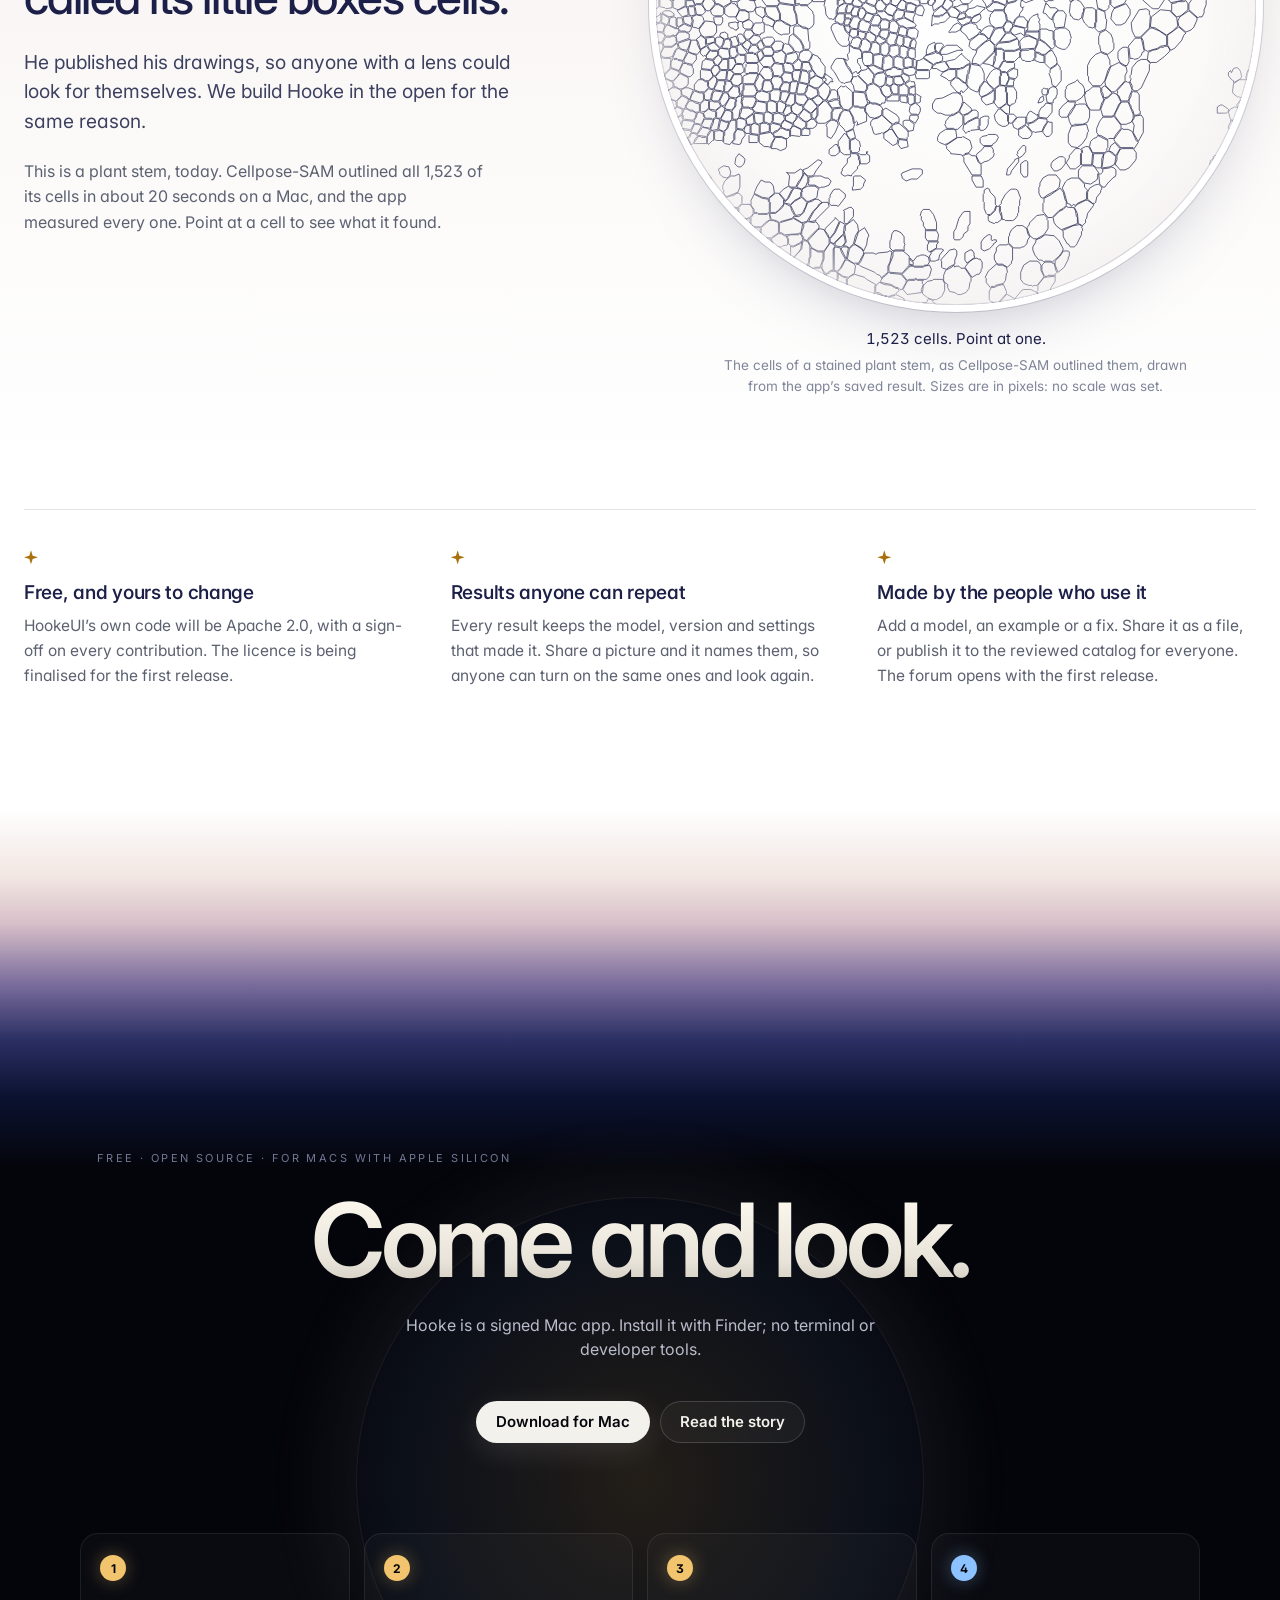
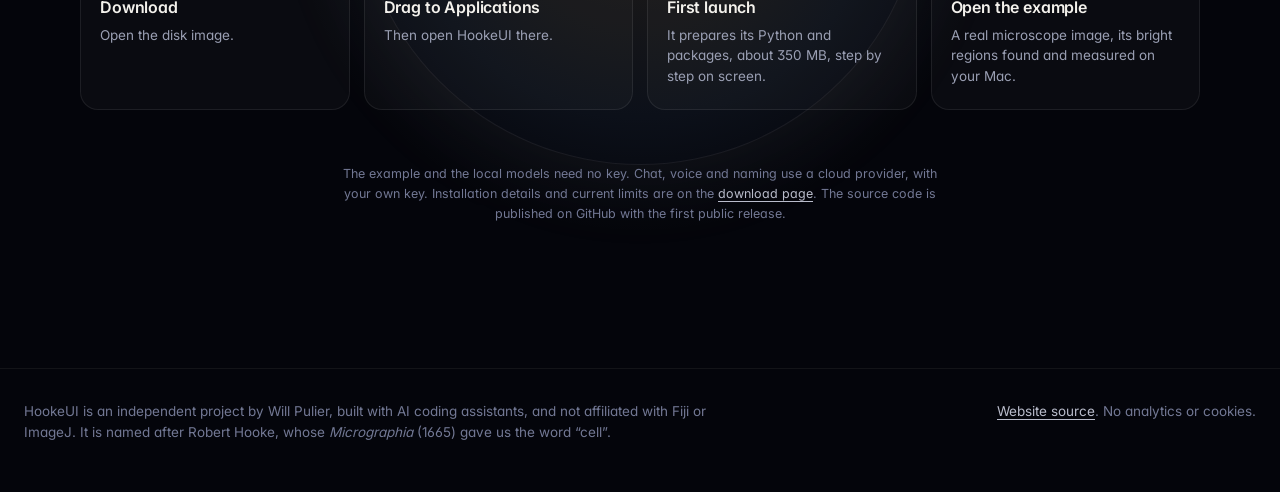
==== commit 30413db9: "Light from the first second; Open by design: your harness, the community's models The first screen o" ====
--- a/index.html
+++ b/index.html
@@ -51,7 +51,7 @@
     <div class="words">
       <p class="eyebrow">Hooke · open source</p>
       <h1>Parallel researchers for scientific data.</h1>
-      <p><span class="long">Stack open-source models across long-horizon tasks, on your Mac and in the cloud at once.</span><span class="short">Open-source models, stacked on your Mac and in the cloud.</span> <em>For educators, researchers and explorers.</em></p>
+      <p><span class="long">Stack open-source scientific models across long-horizon tasks, on your Mac and in the cloud at once.</span><span class="short">Open-source models, stacked on your Mac and in the cloud.</span> <em>For educators, researchers and explorers.</em></p>
       <div class="actions">
         <a class="button primary" href="download.html" aria-describedby="dl-note">Download for Mac</a>
         <a class="button ghost" href="#researchers">See it work ↓</a>
@@ -65,7 +65,7 @@
     <img class="still" src="media/home-researchers.jpg" alt="Many specimens, each worked on by models on a Mac (gold) and in the cloud (blue)." width="1440" height="900" loading="lazy">
     <div class="words">
       <h2>Run a whole lab in parallel.</h2>
-      <p>Researchers fan out across every specimen in your dataset at once, on your Mac and in the cloud, and keep going on tasks that take hours.</p>
+      <p>Researchers fan out across every specimen in your dataset at once, stacking open-source models on your Mac and in the cloud, and keep going on tasks that take hours.</p>
     </div>
   </section>
 
@@ -89,6 +89,28 @@
       <h2>The open-source models science runs on, one click away.</h2>
       <p>Segmentation, tracking, classification and Fiji, beside the best cloud models. Switch them on, stack them, and ask about any spot.</p>
       <p class="staff">Behind every name are people who spent years teaching a model to see one thing well. Hooke brings their work a click from your microscope, and names it on every result it helps make.</p>
+    </div>
+  </section>
+
+  <section class="open-sec" id="harness" aria-labelledby="harness-title">
+    <div class="open-inner">
+      <div class="open-copy">
+        <p class="eyebrow">Open by design</p>
+        <h2 id="harness-title">Bring Hooke to the agent you already use.</h2>
+        <p>Hooke's open-source scientific tools run from Claude and ChatGPT as well as from the Mac app, so your researchers work in the harness you prefer.</p>
+        <h3>Add your own capability. Everyone gets it.</h3>
+        <p>Wrap a model, an algorithm or a Fiji function as one catalog folder, and the community gets it as a catalog update, with no new app. Start from a BioImage Model Zoo or Hugging Face link, a Cellpose model you trained, or have an AI assistant draft its adapter, tried in a sandbox before you use it.</p>
+      </div>
+      <figure class="open-map" aria-label="Your harness (Claude, ChatGPT or the Mac app) runs Hooke, and Hooke runs open-source models from Hugging Face, the BioImage Model Zoo, Fiji and your own.">
+        <ul class="open-list harness" aria-label="Your harness">
+          <li data-k="h">Claude</li><li data-k="h">ChatGPT</li><li data-k="h">HookeUI on your Mac</li>
+        </ul>
+        <div class="open-core"><img src="favicon.svg" alt="" width="40" height="40"><span>Hooke</span><small>one harness for scientific models</small></div>
+        <ul class="open-list catalog" aria-label="The community's catalog">
+          <li data-k="c">Hugging Face</li><li data-k="c">BioImage Model Zoo</li><li data-k="c">Fiji</li><li data-k="c" class="yours">＋ Your own model</li>
+        </ul>
+        <svg class="open-lines" aria-hidden="true"></svg>
+      </figure>
     </div>
   </section>
 
--- a/home/home.css
+++ b/home/home.css
@@ -166,3 +166,36 @@
 body.home .foot { background: #04050b; border-top: 1px solid rgba(243, 241, 236, .06); color: #727894; }
 body.home .foot a { color: #b9bccb; }
 .finale .eyebrow { display: block; text-align: center; }
+
+/* Open by design: your harness runs Hooke, Hooke runs the community's open-source models. */
+.open-sec { position: relative; background: #04050b; color: #f3f1ec; padding: 16vh 6vw 18vh; overflow: hidden; }
+.open-sec::before { content: ""; position: absolute; left: 50%; top: 50%; width: 90vw; height: 70vh; transform: translate(-30%, -50%); pointer-events: none;
+  background: radial-gradient(closest-side, rgba(242, 196, 109, .07), rgba(140, 194, 255, .04) 55%, rgba(4, 5, 11, 0)); }
+.open-inner { position: relative; max-width: 1280px; margin: 0 auto; display: grid; grid-template-columns: minmax(0, 5fr) minmax(0, 7fr); gap: clamp(32px, 5vw, 80px); align-items: center; }
+.open-copy .eyebrow { color: #727894; font-size: 11px; letter-spacing: .22em; text-transform: uppercase; margin: 0 0 2vh; }
+.open-copy h2 { margin: 0; font-size: clamp(30px, 3.4vw, 56px); line-height: 1.04; font-weight: 600; letter-spacing: -0.035em;
+  background: linear-gradient(180deg, #fffaf0 0%, #e9e4da 70%, #cfc9bd 100%); -webkit-background-clip: text; background-clip: text; color: transparent; }
+.open-copy h3 { margin: 5vh 0 0; font-size: clamp(18px, 1.6vw, 24px); font-weight: 600; letter-spacing: -0.02em; color: #f3f1ec; }
+.open-copy p { color: #b9bccb; font-size: clamp(14px, 1.1vw, 17px); line-height: 1.55; margin: 1.6vh 0 0; max-width: 34em; }
+.open-map { position: relative; margin: 0; display: grid; grid-template-columns: 1fr auto 1fr; align-items: center; gap: clamp(40px, 6vw, 110px); min-height: 360px; }
+.open-lines { position: absolute; inset: 0; width: 100%; height: 100%; pointer-events: none; overflow: visible; }
+.open-line { fill: none; stroke-width: 1; }
+.open-line.h { stroke: rgba(242, 196, 109, .28); } .open-line.c { stroke: rgba(140, 194, 255, .28); }
+.open-dot { filter: drop-shadow(0 0 6px currentColor); }
+.open-list { list-style: none; margin: 0; padding: 0; display: grid; gap: 14px; position: relative; z-index: 1; }
+.open-list.harness { justify-items: end; } .open-list.catalog { justify-items: start; }
+.open-list li { font-size: 13.5px; font-weight: 500; padding: 9px 14px; border-radius: 999px; white-space: nowrap; background: rgba(12, 14, 26, .75); box-shadow: inset 0 0 0 1px rgba(255, 255, 255, .1); }
+.open-list.harness li { color: #f2c46d; } .open-list.catalog li { color: #8cc2ff; }
+.open-list li.yours { color: #f3f1ec; box-shadow: inset 0 0 0 1px rgba(243, 241, 236, .45); background: rgba(243, 241, 236, .06); }
+.open-core { position: relative; z-index: 1; display: grid; justify-items: center; gap: 6px; width: 150px; height: 150px; place-content: center; text-align: center; border-radius: 50%;
+  background: radial-gradient(circle, rgba(242, 196, 109, .16), rgba(12, 14, 26, .9) 65%); box-shadow: inset 0 0 0 1px rgba(243, 241, 236, .14), 0 0 80px rgba(242, 196, 109, .12); }
+.open-core span { font-size: 17px; font-weight: 600; letter-spacing: -0.01em; }
+.open-core small { font-size: 10px; line-height: 1.3; color: #9a9fb3; max-width: 11em; }
+@media (max-width: 980px) {
+  .open-inner { grid-template-columns: 1fr; }
+  .open-map { grid-template-columns: 1fr; justify-items: center; gap: 46px; min-height: 0; padding: 10px 0; }
+  .open-list { grid-auto-flow: row; grid-template-columns: repeat(2, auto); justify-content: center; justify-items: center !important; gap: 10px; }
+  .open-list li { font-size: 12.5px; padding: 8px 12px; }
+  .open-core { width: 124px; height: 124px; }
+}
+@media (max-width: 520px) { .open-sec { padding: 12vh 20px 14vh; } }
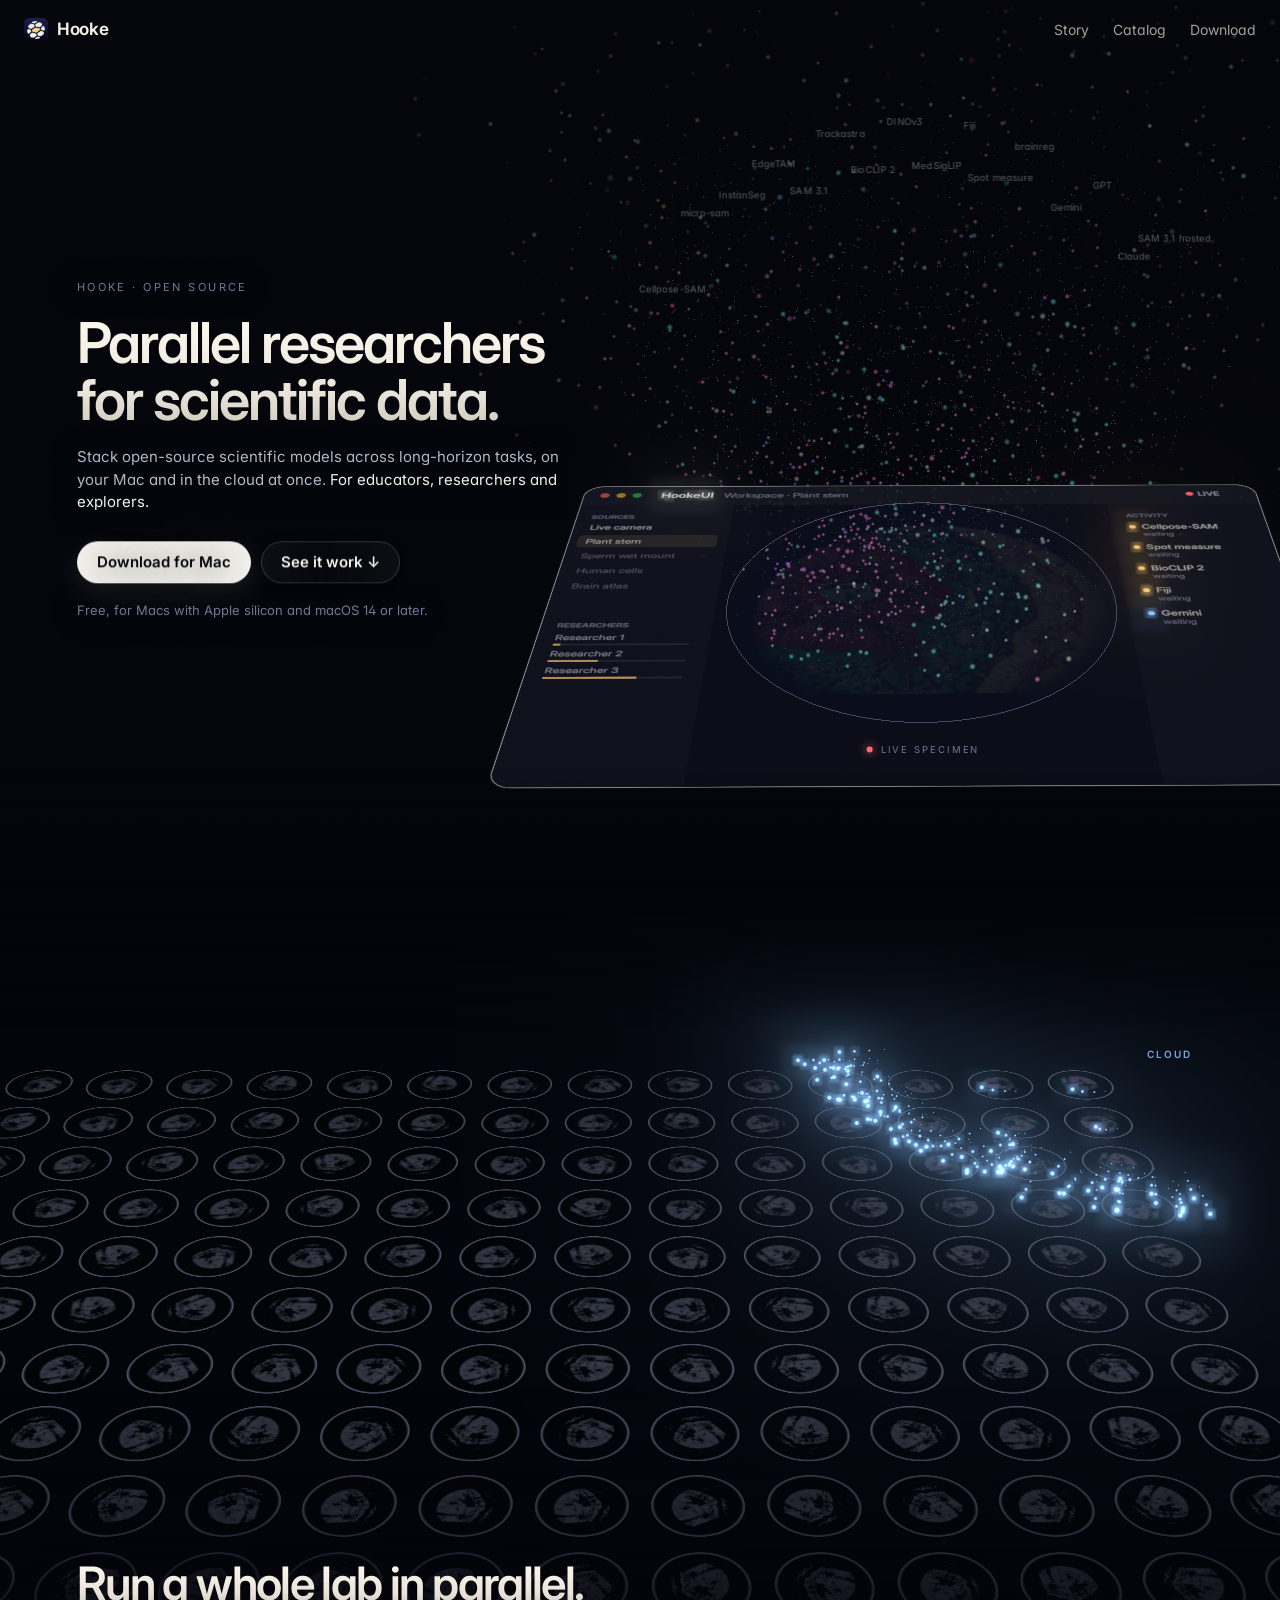
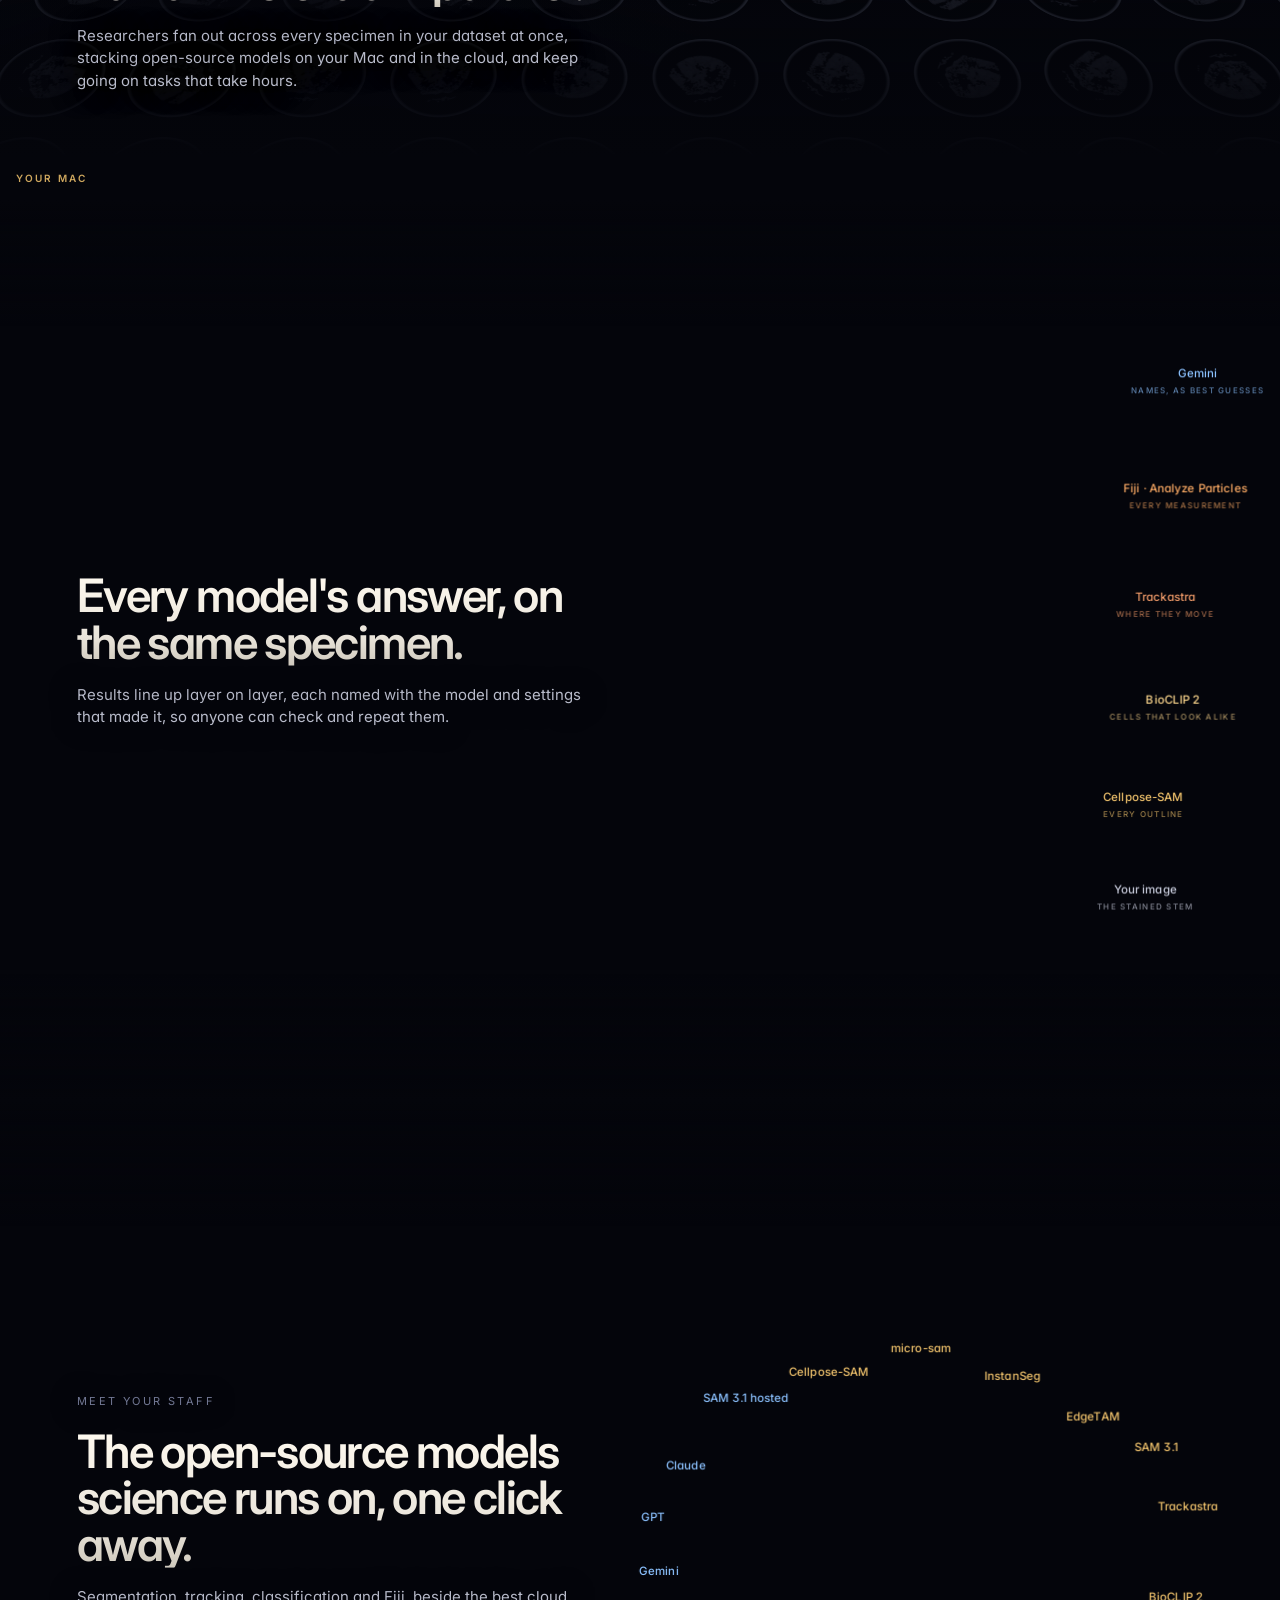
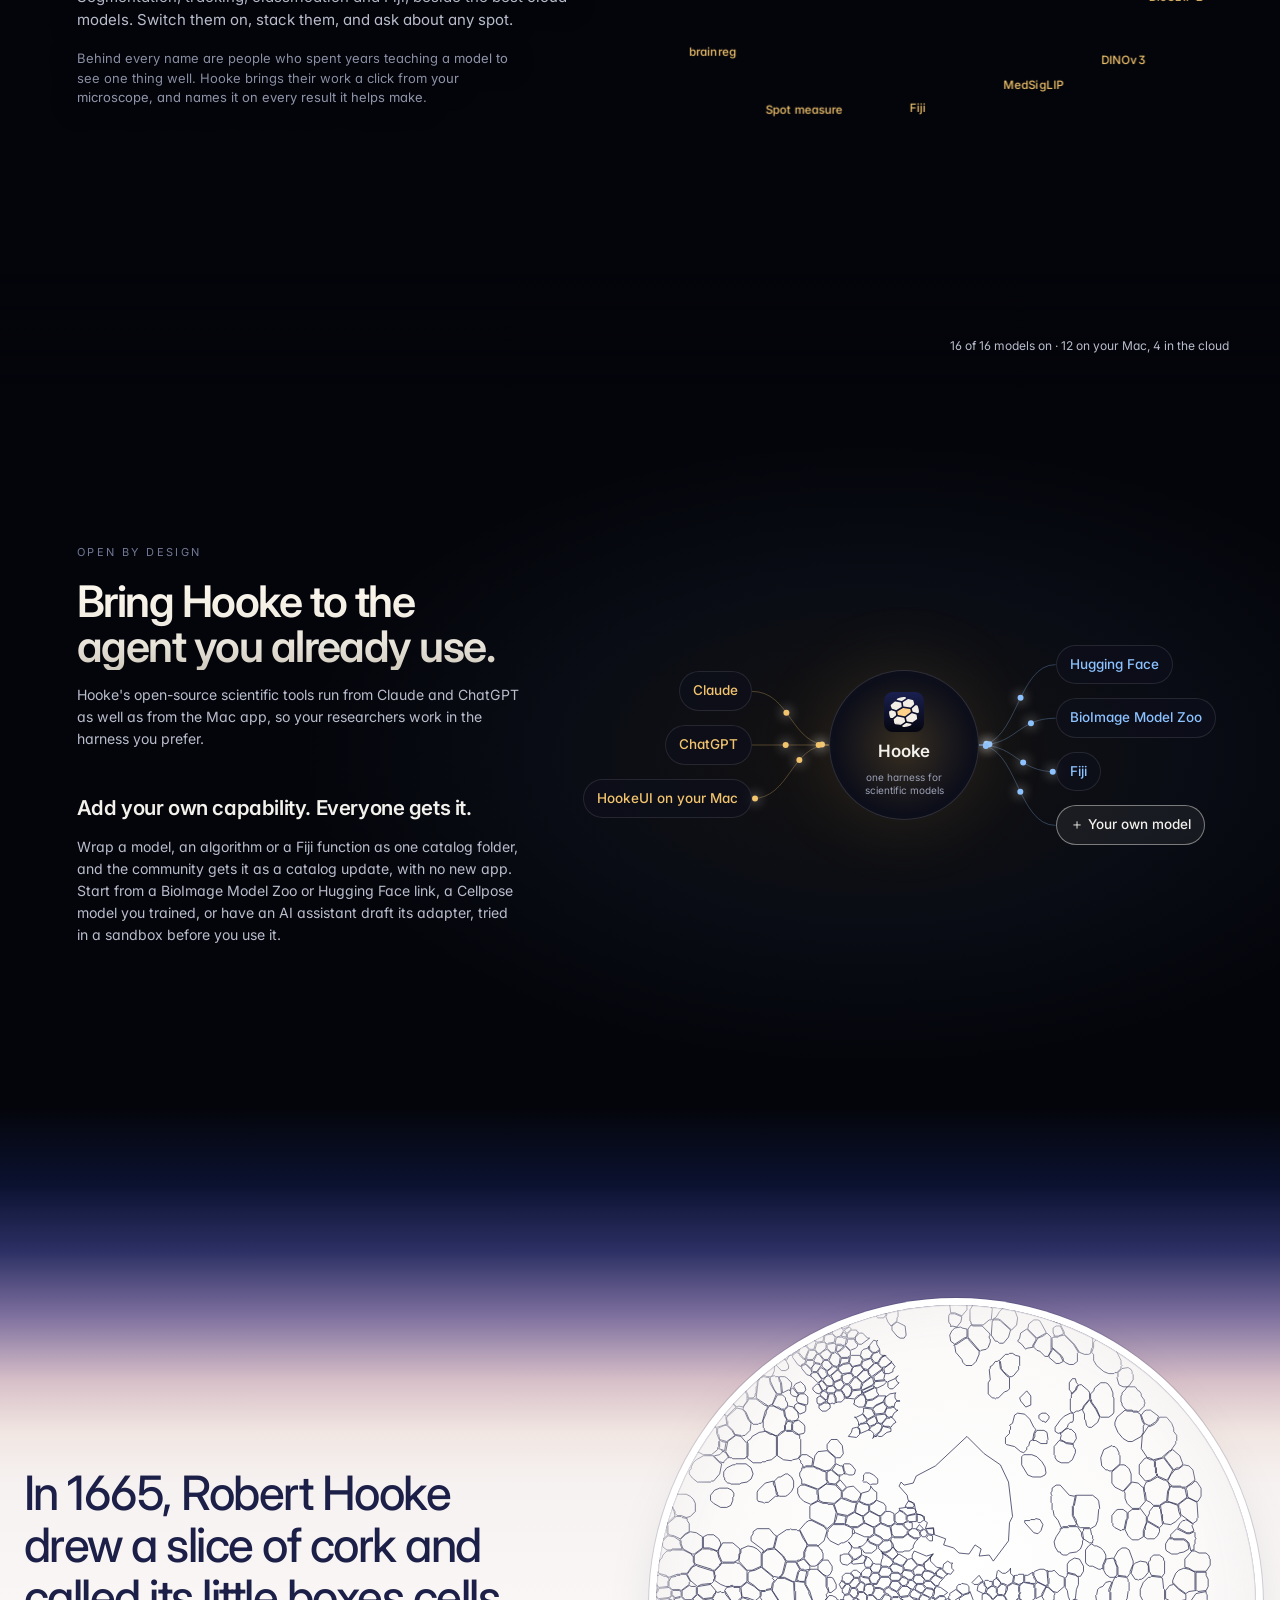
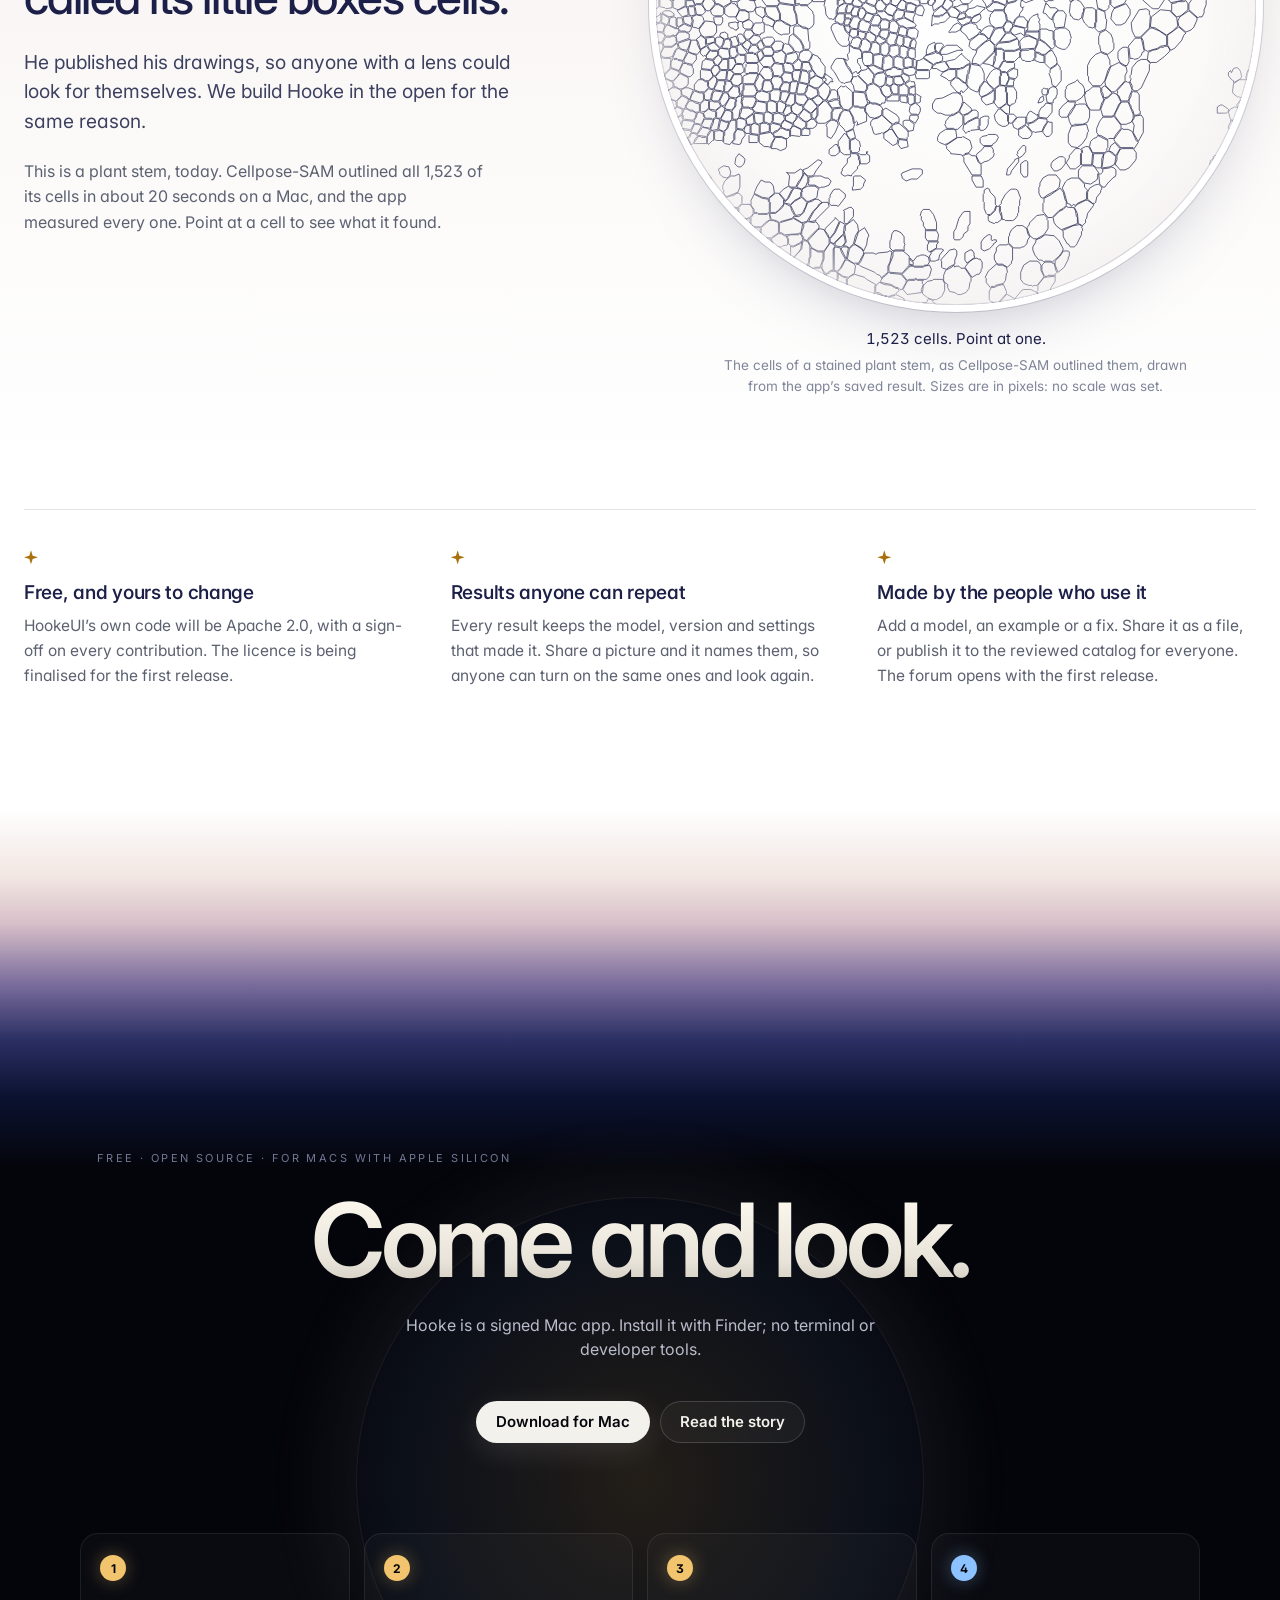
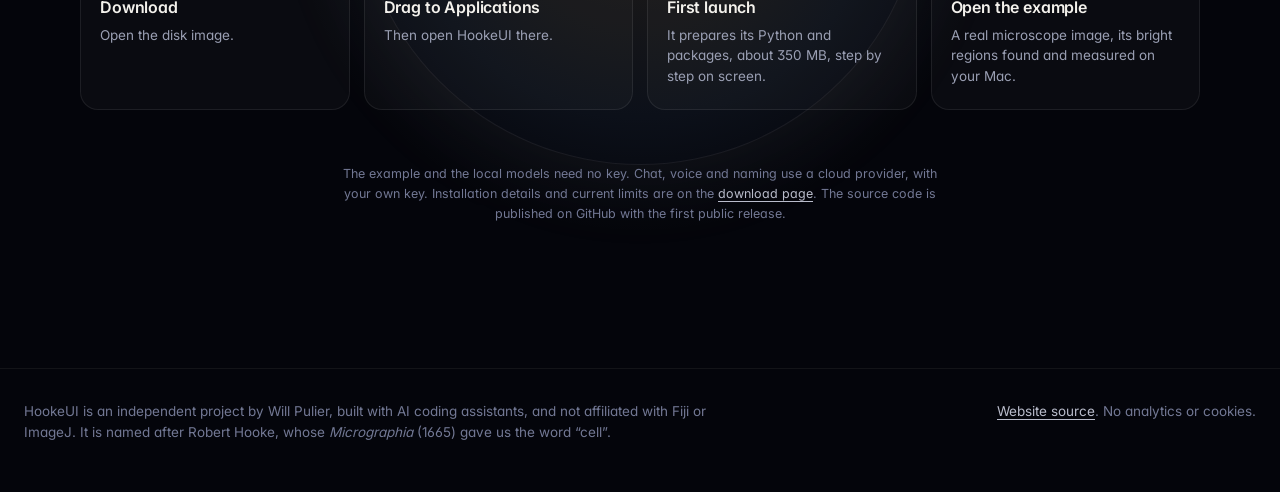
==== commit b7774d32: "First screen: a smaller question that sends, then returns; no drag to turn The question box is small" ====
--- a/index.html
+++ b/index.html
@@ -45,7 +45,7 @@
     <canvas class="art" aria-hidden="true"></canvas>
     <div class="first-labels" aria-hidden="true"></div>
     <div class="ask-q" id="ask-q" aria-hidden="true"><span class="k">Your question</span><span class="t"></span><span class="s"></span></div>
-    <div class="first-spec" aria-hidden="true"><i></i>Live specimen · plant stem · 1,523 cells</div>
+    <div class="first-spec" aria-hidden="true"><i></i>Live specimen</div>
     <div class="grain" aria-hidden="true"></div>
     <img class="still" src="media/home-ask.jpg" alt="HookeUI's workspace with a live specimen, a question on it and the open-source models it stacks above." width="1440" height="900" loading="lazy">
     <div class="words">
--- a/home/home.css
+++ b/home/home.css
@@ -45,7 +45,7 @@
 .words .short { display: none; }
 .words .note.send { display: block; }
 .reveal.in > :nth-child(2) { transition-delay: .12s; } .reveal.in > :nth-child(3) { transition-delay: .24s; } .reveal.in > :nth-child(4) { transition-delay: .36s; } .reveal.in > :nth-child(5) { transition-delay: .48s; }
-@media (prefers-reduced-motion: reduce) { .reveal > *, #ask .words > * { opacity: 1; transform: none; transition: none; animation: none; } .chapter .grain, .ask-q .t::after, .first-spec i { animation: none; } }
+@media (prefers-reduced-motion: reduce) { .reveal > *, #ask .words > * { opacity: 1; transform: none; transition: none; animation: none; } .chapter .grain, .ask-q .t::after, .first-spec i { animation: none; } .ask-q.sent { opacity: 1; scale: 1; translate: none; } }
 
 /* Chapter 1: the question on the specimen, the models' names, the specimen's tag. */
 .first-labels { inset: 0; pointer-events: none; }
@@ -56,14 +56,16 @@
 .lbl.on em { display: block; }
 .lbl.on.mac { color: #f2c46d; } .lbl.on.cloud { color: #8cc2ff; }
 .lbl:not(.on) { font-size: 9.5px; } .lbl:not(.on) small { display: none; }
-.ask-q { left: 0; top: 0; pointer-events: auto; cursor: pointer; min-width: 280px; max-width: min(460px, 86vw); padding: 11px 16px 12px; border-radius: 16px;
+.ask-q { left: 0; top: 0; pointer-events: auto; cursor: pointer; min-width: 0; max-width: min(360px, 80vw); padding: 8px 13px 9px; border-radius: 13px;
   background: rgba(12, 14, 26, .62); backdrop-filter: blur(14px) saturate(140%); -webkit-backdrop-filter: blur(14px) saturate(140%);
-  box-shadow: inset 0 0 0 1px rgba(255, 255, 255, .1), 0 20px 60px rgba(0, 0, 0, .5); opacity: 0; transition: opacity .8s; }
+  box-shadow: inset 0 0 0 1px rgba(255, 255, 255, .1), 0 20px 60px rgba(0, 0, 0, .5); opacity: 0; transition: opacity .5s, scale .5s, translate .5s; }
 .ask-q.on { opacity: 1; }
-.ask-q .k { display: block; font-size: 9.5px; letter-spacing: .2em; text-transform: uppercase; color: #727894; }
-.ask-q .t { display: block; margin-top: 5px; font-size: 16px; line-height: 1.35; color: #f3f1ec; min-height: 1.35em; }
+/* Sent: the question lifts toward the models and fades, then comes back once the plan has formed. */
+.ask-q.sent { opacity: 0; scale: .9; translate: 0 -18px; transition: opacity .35s ease-in, scale .35s ease-in, translate .35s ease-in; }
+.ask-q .k { display: block; font-size: 8.5px; letter-spacing: .2em; text-transform: uppercase; color: #727894; }
+.ask-q .t { display: block; margin-top: 3px; font-size: 13.5px; line-height: 1.35; color: #f3f1ec; min-height: 1.35em; }
 .ask-q .t::after { content: ""; display: inline-block; width: 1px; height: 1em; margin-left: 2px; vertical-align: -2px; background: #f2c46d; animation: blink 1s steps(2) infinite; }
-.ask-q .s { display: block; margin-top: 7px; font-size: 11px; color: #b9bccb; opacity: 0; transition: opacity .6s; }
+.ask-q .s { display: block; margin-top: 4px; font-size: 10px; color: #b9bccb; opacity: 0; transition: opacity .6s; }
 .ask-q .s.on { opacity: 1; }
 .ask-q .s b { font-weight: 600; color: #f2c46d; } .ask-q .s b.c { color: #8cc2ff; }
 @keyframes blink { 50% { opacity: 0; } }
@@ -100,8 +102,8 @@
   .words .long { display: none; } .words .short { display: inline; }
   .words .note.send { margin-top: 8px; font-size: 12px; }
   #ask::before { display: none; }
-  .ask-q { min-width: 0; max-width: 78vw; padding: 8px 12px 9px; border-radius: 13px; }
-  .ask-q .k { font-size: 8.5px; } .ask-q .t { font-size: 13px; margin-top: 3px; } .ask-q .s { font-size: 10px; margin-top: 4px; }
+  .ask-q { min-width: 0; max-width: 70vw; padding: 6px 10px 7px; border-radius: 11px; }
+  .ask-q .k { font-size: 7.5px; } .ask-q .t { font-size: 11.5px; margin-top: 2px; } .ask-q .s { font-size: 9px; margin-top: 3px; }
   .lbl { font-size: 11px; } .lbl small, .lbl em { display: none !important; }
   .cap-status { right: 16px; bottom: 16px; }
 }
